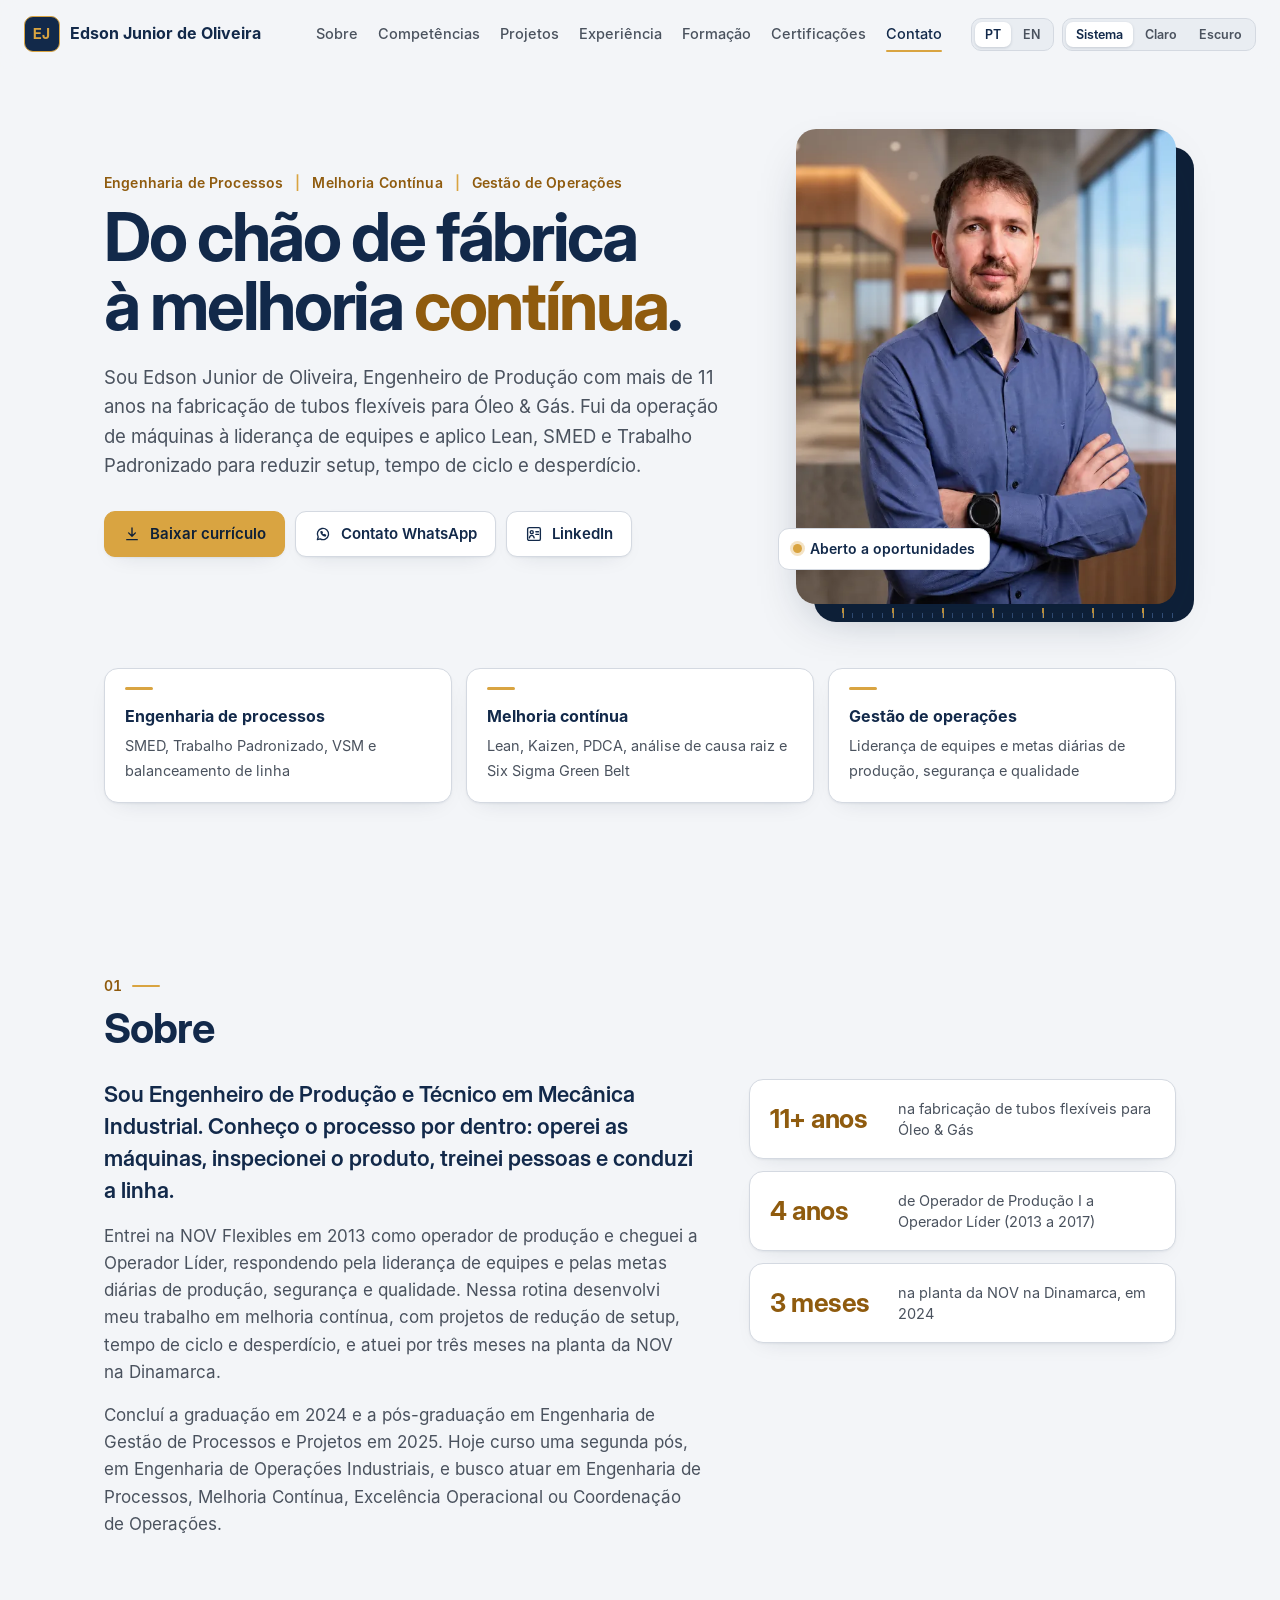
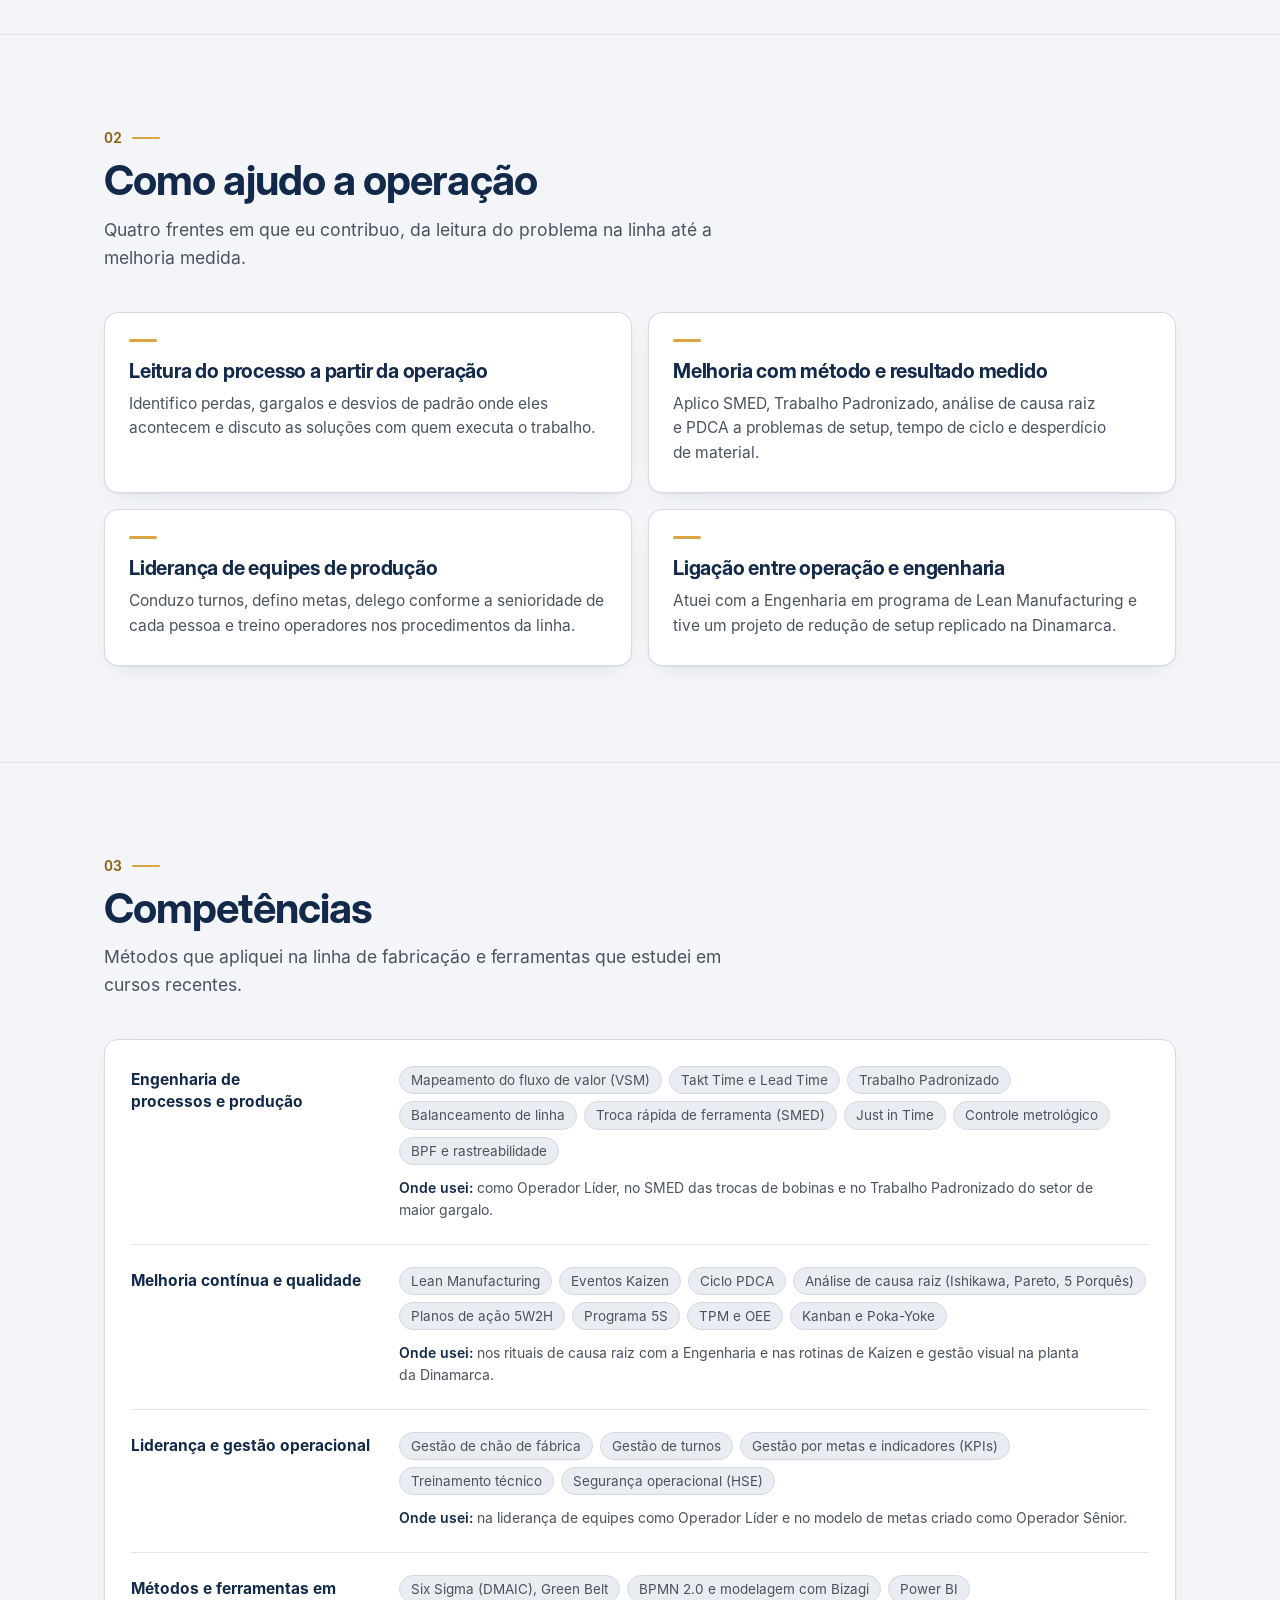
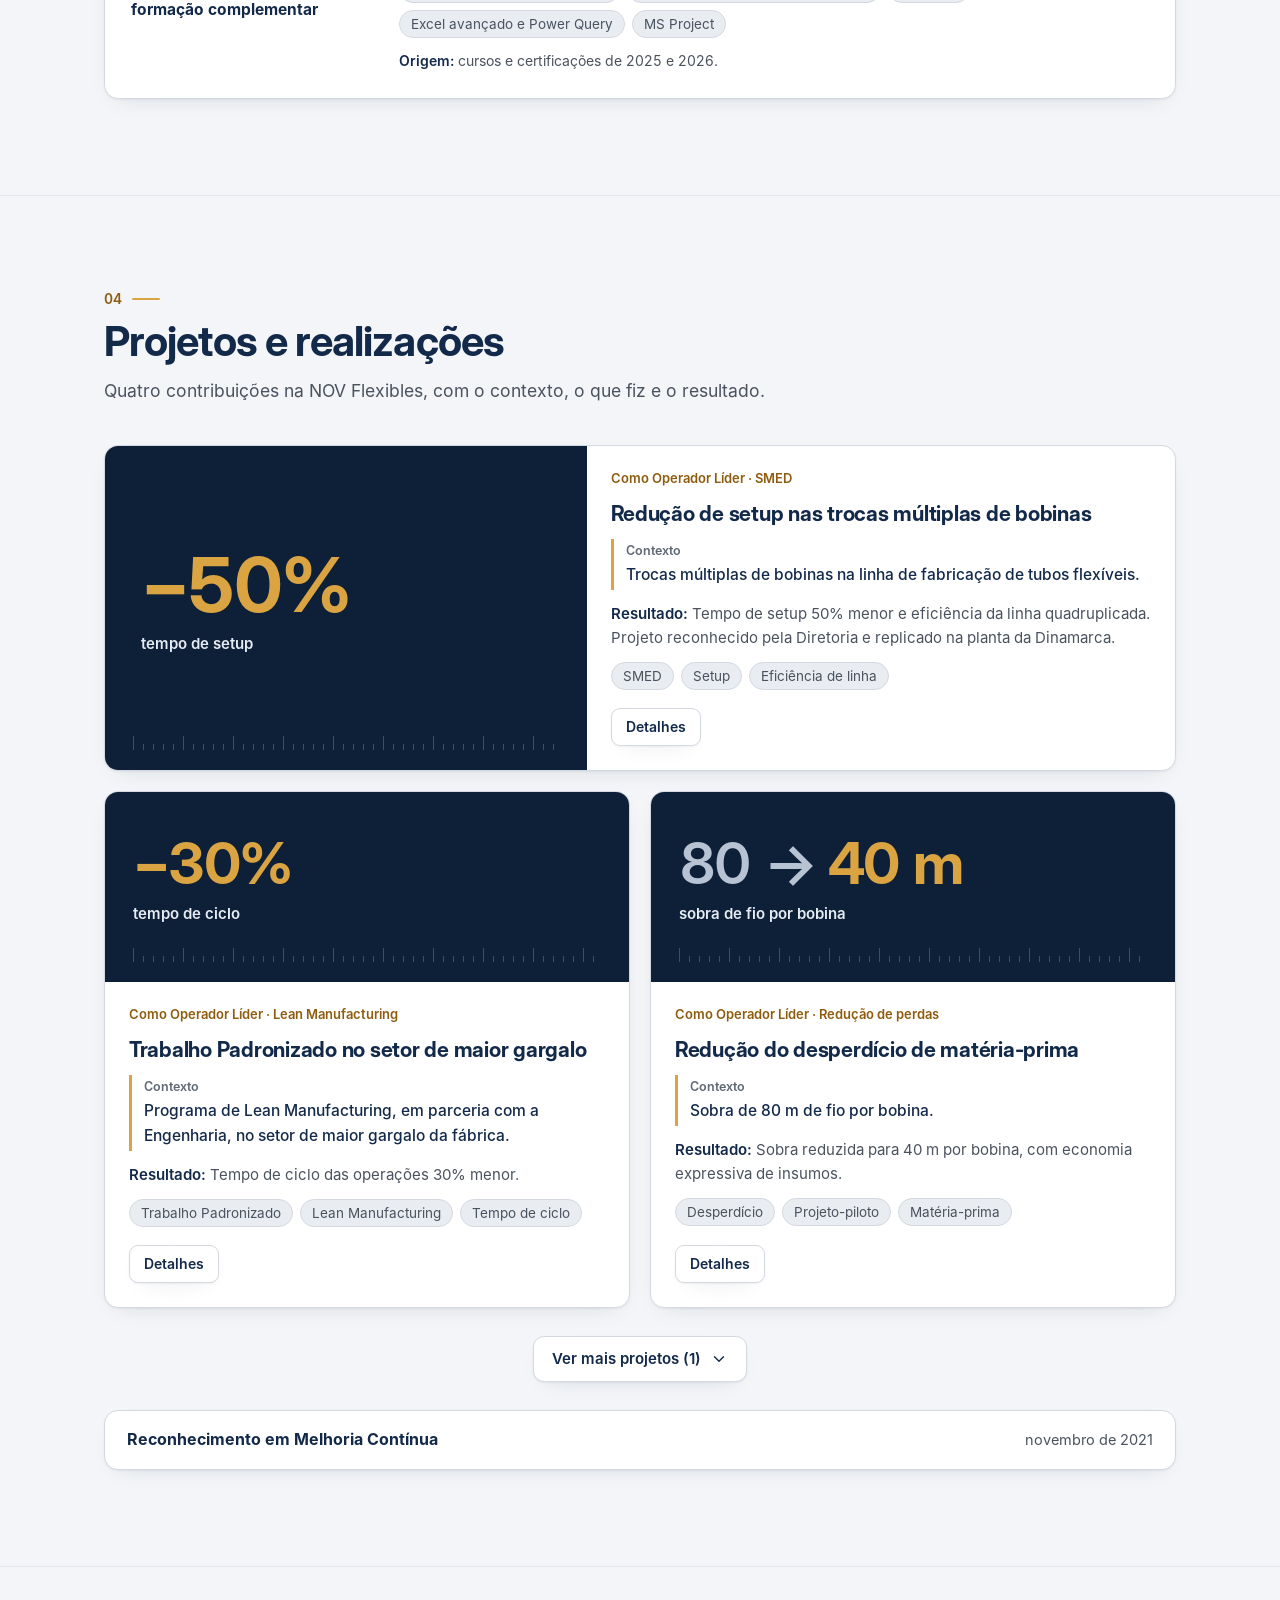
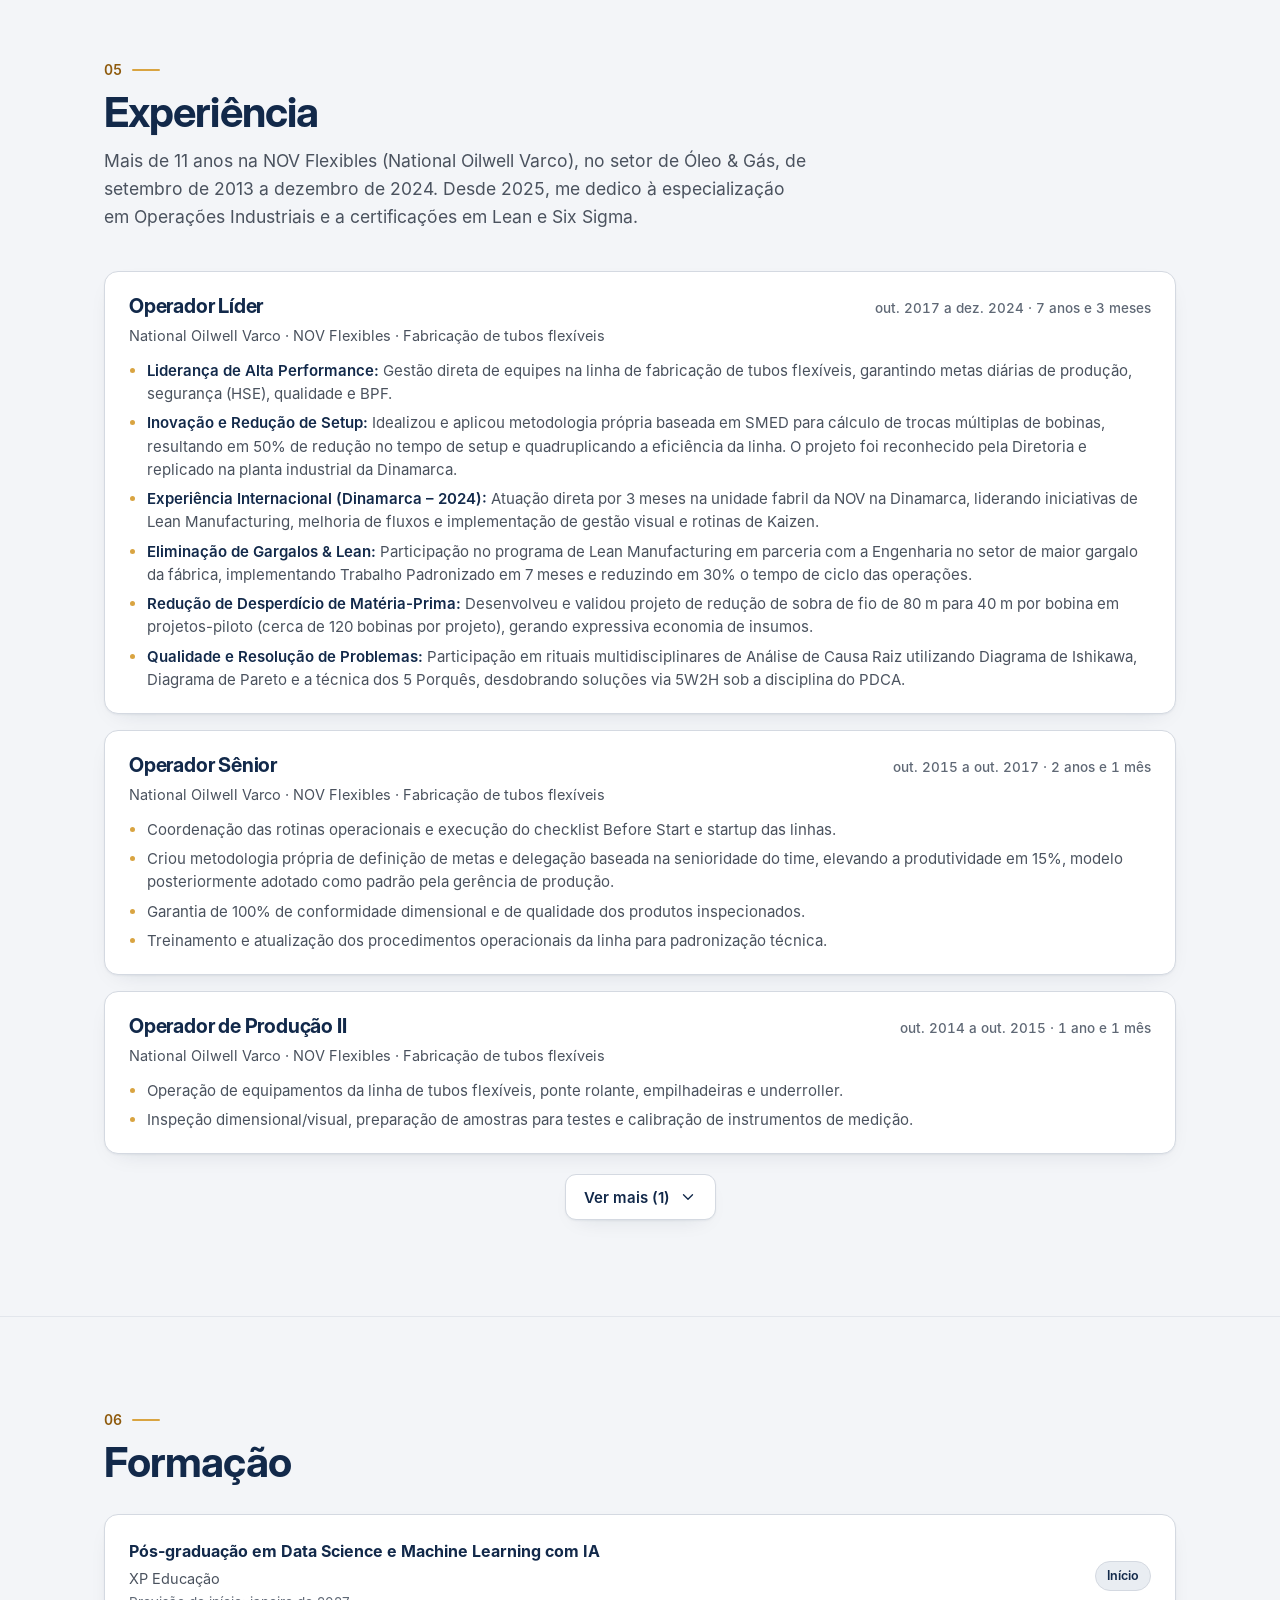
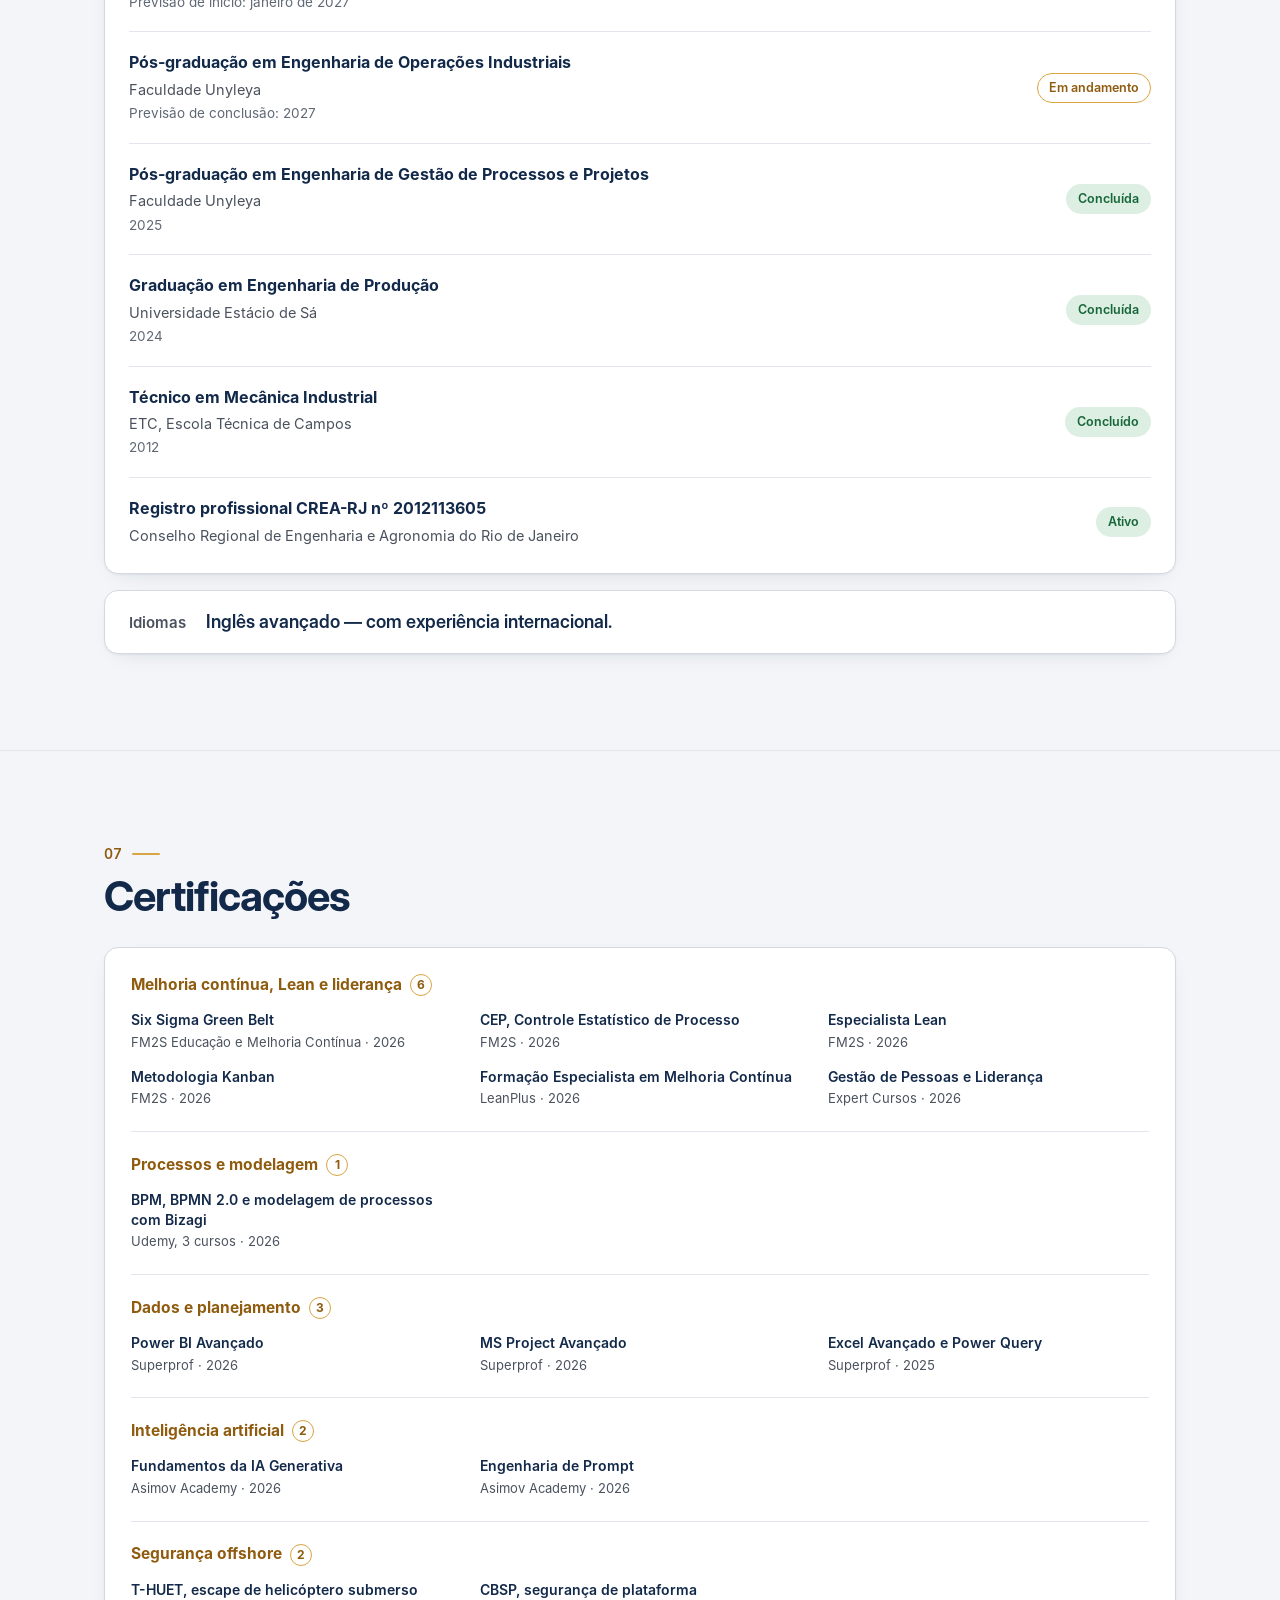
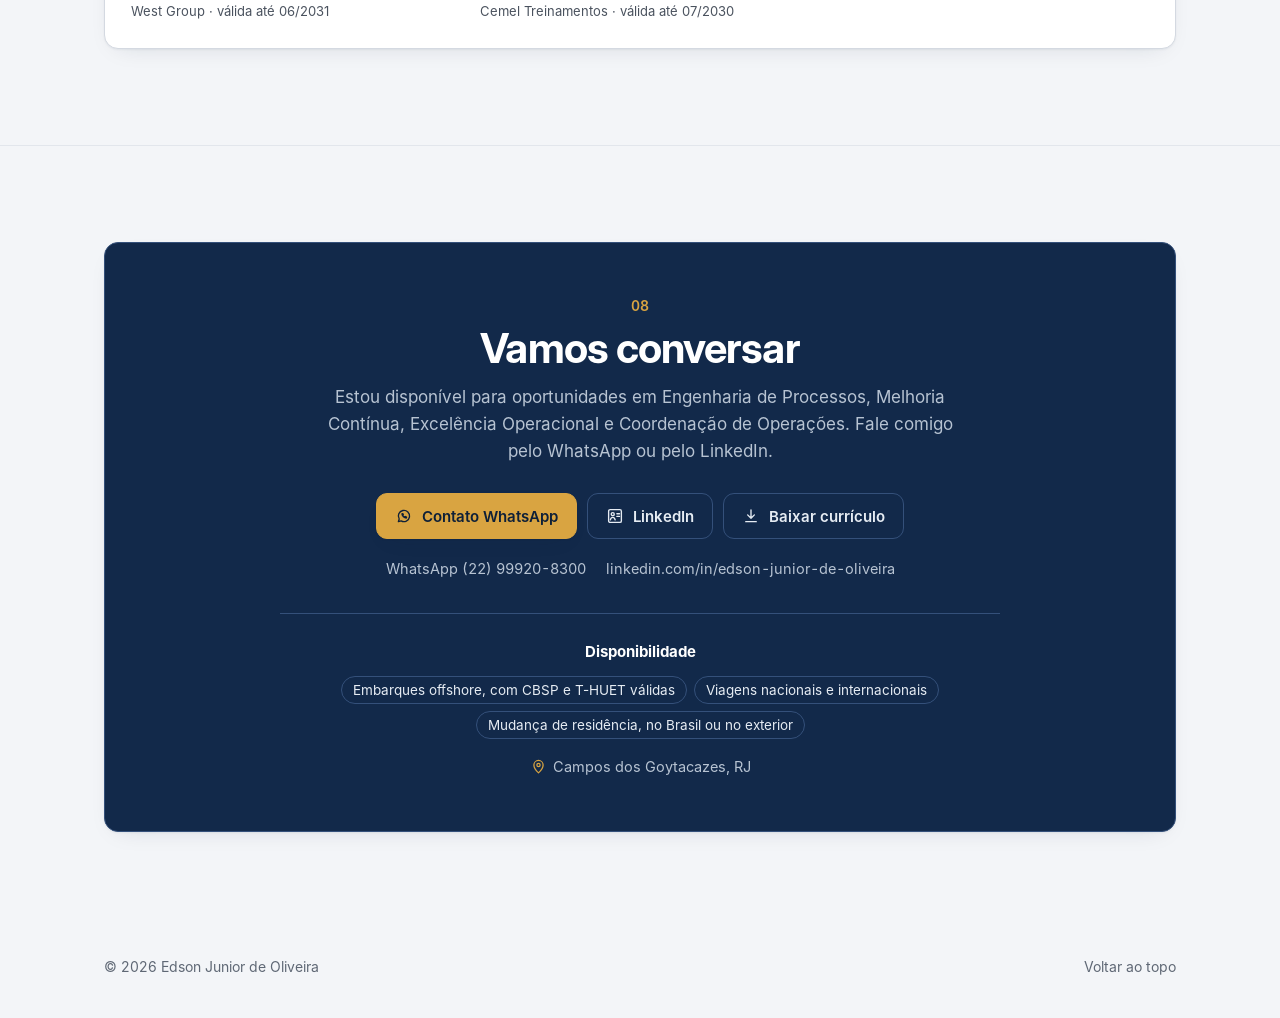
==== index.html @ aa84663c "Portfólio profissional de Edson Junior de Oliveira Site de uma página em HTML, CSS e JavaScript puro" ====
<!doctype html>
<html lang="pt-BR">
<head>
<meta charset="utf-8">
<meta name="viewport" content="width=device-width, initial-scale=1, viewport-fit=cover">
<title>Edson Junior de Oliveira | Engenharia de Processos e Melhoria Contínua</title>
<meta name="description" content="Engenheiro de Produção com mais de 11 anos na fabricação de tubos flexíveis para Óleo &amp; Gás. Engenharia de Processos, Melhoria Contínua e Gestão de Operações.">
<meta name="author" content="Edson Junior de Oliveira">
<meta name="theme-color" content="#F3F5F8" media="(prefers-color-scheme: light)">
<meta name="theme-color" content="#0B1A2E" media="(prefers-color-scheme: dark)">
<link rel="icon" href="favicon.svg" type="image/svg+xml">

<!-- Prévia ao compartilhar o link (LinkedIn, WhatsApp). Depois de publicar,
     troque "assets/img/og-image.jpg" pelo endereço completo, ex.: https://seu-site.vercel.app/assets/img/og-image.jpg -->
<meta property="og:type" content="profile">
<meta property="og:locale" content="pt_BR">
<meta property="og:title" content="Edson Junior de Oliveira | Engenharia de Processos e Melhoria Contínua">
<meta property="og:description" content="Mais de 11 anos na fabricação de tubos flexíveis para Óleo &amp; Gás, da operação à liderança de equipes. Portfólio profissional.">
<meta property="og:image" content="assets/img/og-image.jpg">
<meta property="og:image:width" content="1200">
<meta property="og:image:height" content="630">
<meta name="twitter:card" content="summary_large_image">

<link rel="preload" href="assets/fonts/InterDisplay-Bold.woff" as="font" type="font/woff" crossorigin>
<link rel="preload" href="assets/fonts/Inter-Regular.woff" as="font" type="font/woff" crossorigin>
<link rel="stylesheet" href="assets/css/styles.css">
<script>
  /* aplica o tema e o idioma salvos antes da primeira pintura, para a tela não piscar */
  try {
    var t = localStorage.getItem('portfolio-theme');
    if (t === 'light' || t === 'dark') document.documentElement.setAttribute('data-theme', t);
    if (localStorage.getItem('portfolio-lang') === 'en') document.documentElement.lang = 'en';
  } catch (e) {}
</script>
<script src="assets/js/content.js" defer></script>
<script src="assets/js/main.js" defer></script>
</head>
<body>
<div id="app">
  <noscript>
    <main class="noscript wrap">
      <h1>Edson Junior de Oliveira</h1>
      <p>Engenharia de Processos | Melhoria Contínua | Gestão de Operações</p>
      <p>Engenheiro de Produção com mais de 11 anos na fabricação de tubos flexíveis para Óleo &amp; Gás.</p>
      <p><a href="https://wa.me/5522999208300">WhatsApp: (22) 99920-8300</a> · <a href="https://www.linkedin.com/in/edson-junior-de-oliveira/">LinkedIn</a> · <a href="assets/docs/Curriculo_Edson_Junior_de_Oliveira.pdf">Baixar currículo</a></p>
    </main>
  </noscript>
</div>
</body>
</html>
---- assets/css/styles.css ----
/* Portfólio — Edson Junior de Oliveira
   Cores do portfólio: azul-marinho, grafite e branco, com dourado como destaque.
   Tema claro e escuro; "Sistema" segue o aparelho. */

@font-face { font-family: "Inter"; font-weight: 400; font-style: normal; font-display: swap; src: url("../fonts/Inter-Regular.woff") format("woff"); }
@font-face { font-family: "Inter"; font-weight: 500; font-style: normal; font-display: swap; src: url("../fonts/Inter-Medium.woff") format("woff"); }
@font-face { font-family: "Inter"; font-weight: 600; font-style: normal; font-display: swap; src: url("../fonts/Inter-SemiBold.woff") format("woff"); }
@font-face { font-family: "Inter"; font-weight: 700; font-style: normal; font-display: swap; src: url("../fonts/Inter-Bold.woff") format("woff"); }
@font-face { font-family: "Inter Display"; font-weight: 600; font-style: normal; font-display: swap; src: url("../fonts/InterDisplay-SemiBold.woff") format("woff"); }
@font-face { font-family: "Inter Display"; font-weight: 700; font-style: normal; font-display: swap; src: url("../fonts/InterDisplay-Bold.woff") format("woff"); }

/* ---------- cores: tema claro ---------- */
:root {
  --bg: #F3F5F8;
  --surface: #FFFFFF;
  --surface-2: #E9EDF2;
  --ink: #12294A;          /* títulos (azul-marinho) */
  --text: #262B33;         /* texto (grafite) */
  --ink-2: #4A525E;
  --muted: #5F6875;
  --line: #D4D9E1;
  --line-2: #E2E6EC;
  --accent: #D9A441;       /* dourado: botões principais */
  --accent-strong: #E8B957;
  --accent-ink: #0E2038;
  --accent-text: #8F5B0E;  /* dourado escuro para texto sobre claro */
  --ok: #17663A;           /* verde: concluído e ativo */
  --ok-bg: #DCEFE2;
  --navy: #0E2038;         /* blocos em azul-marinho */
  --navy-2: #12294A;
  --navy-line: #34507A;
  --on-navy: #E6ECF3;
  --on-navy-2: #B7C3D2;
  --shadow: 0 1px 2px rgba(14, 32, 56, .05), 0 8px 24px -14px rgba(14, 32, 56, .18);
  --shadow-lg: 0 22px 50px -22px rgba(14, 32, 56, .45);
  --sans: "Inter", "Helvetica Neue", Arial, sans-serif;
  --display: "Inter Display", "Inter", "Helvetica Neue", Arial, sans-serif;
  --r: 14px;
  --wrap: 1120px;
  color-scheme: light;
}

/* ---------- cores: tema escuro ---------- */
@media (prefers-color-scheme: dark) {
  :root:not([data-theme="light"]) {
    --bg: #0B1A2E; --surface: #11253F; --surface-2: #17304F; --ink: #F1F4F8; --text: #E6ECF3; --ink-2: #B7C3D2; --muted: #9AA8BA;
    --line: #26405F; --line-2: #1D3552; --accent-text: #E2B65C; --navy: #081426; --navy-2: #0E2038; --navy-line: #2E4A70;
    --ok: #7EDBA4; --ok-bg: #143A28;
    --shadow: none; --shadow-lg: 0 22px 50px -22px rgba(0, 0, 0, .7);
    color-scheme: dark;
  }
}
:root[data-theme="dark"] {
  --bg: #0B1A2E; --surface: #11253F; --surface-2: #17304F; --ink: #F1F4F8; --text: #E6ECF3; --ink-2: #B7C3D2; --muted: #9AA8BA;
  --line: #26405F; --line-2: #1D3552; --accent-text: #E2B65C; --navy: #081426; --navy-2: #0E2038; --navy-line: #2E4A70;
  --ok: #7EDBA4; --ok-bg: #143A28;
  --shadow: none; --shadow-lg: 0 22px 50px -22px rgba(0, 0, 0, .7);
  color-scheme: dark;
}

/* ---------- base ---------- */
*, *::before, *::after { box-sizing: border-box; }
html { scroll-behavior: smooth; scroll-padding-top: 84px; -webkit-text-size-adjust: 100%; }
body {
  margin: 0; background: var(--bg); color: var(--text); font: 400 16px/1.6 var(--sans);
  -webkit-font-smoothing: antialiased; text-rendering: optimizeLegibility; overflow-x: hidden;
}
body.modal-open { overflow: hidden; }
::selection { background: var(--accent); color: var(--accent-ink); }
a { color: inherit; text-decoration: none; }
h1, h2, h3, h4 { margin: 0; text-wrap: balance; color: var(--ink); }
p { margin: 0; text-wrap: pretty; }
img { max-width: 100%; height: auto; display: block; }
ul, ol { margin: 0; padding: 0; list-style: none; }
svg { width: 18px; height: 18px; flex: 0 0 auto; fill: none; stroke: currentColor; stroke-width: 1.8; stroke-linecap: round; stroke-linejoin: round; }
:focus-visible { outline: 3px solid var(--accent); outline-offset: 3px; border-radius: 6px; }
.wrap { width: 100%; max-width: var(--wrap); margin: 0 auto; padding-left: max(24px, env(safe-area-inset-left, 0px)); padding-right: max(24px, env(safe-area-inset-right, 0px)); }
.skip { position: absolute; left: -9999px; top: 8px; z-index: 100; background: var(--accent); color: var(--accent-ink); padding: 10px 16px; border-radius: 8px; font-weight: 600; }
.skip:focus { left: 8px; }
.noscript { padding: 48px 24px; }

/* ---------- cabeçalho ---------- */
.header {
  position: sticky; top: 0; z-index: 50;
  background: color-mix(in srgb, var(--bg) 88%, transparent);
  backdrop-filter: blur(12px); -webkit-backdrop-filter: blur(12px);
  border-bottom: 1px solid transparent; transition: border-color .2s;
}
.header.scrolled { border-bottom-color: var(--line); }
.header .wrap { max-width: 1280px; }
.header-in { display: flex; align-items: center; gap: 20px; height: 68px; }
.brand { display: flex; align-items: center; gap: 10px; font-weight: 700; font-size: 16px; color: var(--ink); white-space: nowrap; }
.brand-mark {
  width: 36px; height: 36px; border-radius: 9px; display: grid; place-items: center;
  background: var(--navy-2); color: var(--accent); border: 1.5px solid var(--accent);
  font: 700 14px/1 var(--display); letter-spacing: .02em;
}
.nav { display: flex; gap: 2px; margin-left: auto; }
.nav a { position: relative; white-space: nowrap; padding: 7px 9px; border-radius: 8px; font-size: 14.5px; font-weight: 500; color: var(--ink-2); transition: color .15s, background-color .15s; }
.nav a:hover { color: var(--ink); background: var(--surface-2); }
.nav a.active { color: var(--ink); }
.nav a.active::after { content: ""; position: absolute; left: 9px; right: 9px; bottom: 1px; height: 2px; border-radius: 2px; background: var(--accent); }
.controls { display: flex; gap: 8px; align-items: center; }
.seg { display: inline-flex; background: var(--surface-2); border: 1px solid var(--line); border-radius: 10px; padding: 3px; gap: 2px; }
.seg button { border: 0; background: none; padding: 5px 10px; border-radius: 7px; cursor: pointer; font: 600 12.5px var(--sans); color: var(--ink-2); }
.seg button[aria-pressed="true"] { background: var(--surface); color: var(--ink); box-shadow: 0 1px 3px rgba(14, 32, 56, .16); }
.seg button:hover:not([aria-pressed="true"]) { color: var(--ink); }

/* ---------- botões ---------- */
.btn {
  display: inline-flex; align-items: center; justify-content: center; gap: 9px; min-height: 46px; padding: 0 18px;
  border-radius: 11px; font: 600 15px/1 var(--sans); border: 1px solid var(--line); background: var(--surface); color: var(--ink);
  cursor: pointer; white-space: nowrap; box-shadow: var(--shadow);
  transition: transform .15s, background-color .15s, border-color .15s, color .15s;
}
.btn:hover { border-color: var(--ink-2); transform: translateY(-1px); }
.btn:active { transform: translateY(0); }
.btn.primary { background: var(--accent); border-color: var(--accent); color: var(--accent-ink); }
.btn.primary:hover { background: var(--accent-strong); border-color: var(--accent-strong); }
.btn.small { min-height: 38px; padding: 0 14px; font-size: 14px; border-radius: 9px; }
.icon-btn { width: 48px; height: 48px; padding: 0; }
.icon-btn svg { width: 20px; height: 20px; }

/* ---------- seções ---------- */
.section { padding: 96px 0; }
.section + .section { border-top: 1px solid var(--line-2); }
.eyebrow { display: flex; align-items: center; gap: 10px; margin: 0 0 12px; font: 600 14px/1 var(--sans); color: var(--accent-text); font-variant-numeric: tabular-nums; }
.eyebrow:not(.kicker)::after { content: ""; width: 28px; height: 2px; border-radius: 2px; background: var(--accent); }
.h2 { font: 700 clamp(1.9rem, 3.6vw, 2.6rem)/1.12 var(--display); letter-spacing: -.022em; margin: 0 0 12px; }
.lead { color: var(--ink-2); font-size: 17.5px; max-width: 64ch; margin: 0 0 40px; }
.card { background: var(--surface); border: 1px solid var(--line); border-radius: var(--r); box-shadow: var(--shadow); }

/* entrada suave das seções abaixo da tela */
.reveal.pre { opacity: 0; transform: translateY(16px); }
.reveal.pre.in { opacity: 1; transform: none; transition: opacity .55s ease, transform .55s ease; }

/* ---------- abertura ---------- */
.hero { padding: 60px 0 80px; }
.hero-grid { display: grid; grid-template-columns: minmax(0, 1.25fr) minmax(0, .75fr); gap: 56px; align-items: center; }
.kicker { flex-wrap: wrap; gap: 6px 12px; font-size: 14px; letter-spacing: .01em; }
.kicker .kg { white-space: nowrap; }
.kicker .ksep { color: var(--accent); }
.hero h1 { font: 700 clamp(2.5rem, 5.6vw, 4.2rem)/1.03 var(--display); letter-spacing: -.035em; margin: 6px 0 22px; }
.hero h1 em { font-style: normal; color: var(--accent-text); }
.hero-intro { font-size: 18.5px; color: var(--ink-2); max-width: 56ch; margin: 0 0 30px; }
.hero-actions { display: flex; flex-wrap: wrap; gap: 10px; }

.photo { position: relative; max-width: 380px; width: 100%; justify-self: end; }
.photo::before {
  content: ""; position: absolute; inset: 18px -18px -18px 18px; border-radius: 22px; background: var(--navy);
  /* régua graduada: o elemento de assinatura, herdado do PDF */
  background-image:
    repeating-linear-gradient(to right, var(--navy-line) 0 1px, transparent 1px 10px),
    repeating-linear-gradient(to right, var(--accent) 0 1.5px, transparent 1.5px 50px);
  background-size: calc(100% - 40px) 5px, calc(100% - 40px) 10px;
  background-position: 28px calc(100% - 4px), 28px calc(100% - 4px);
  background-repeat: no-repeat;
}
.photo img { position: relative; border-radius: 20px; aspect-ratio: 4 / 5; object-fit: cover; object-position: 50% 28%; width: 100%; box-shadow: var(--shadow-lg); }
.photo-tag {
  position: absolute; left: -18px; bottom: 34px; display: flex; align-items: center; gap: 8px;
  background: var(--surface); color: var(--ink); border: 1px solid var(--line); border-radius: 11px;
  padding: 9px 14px; box-shadow: var(--shadow-lg); font-size: 14px; font-weight: 600;
}
.dot { width: 9px; height: 9px; border-radius: 50%; background: var(--accent); box-shadow: 0 0 0 3px color-mix(in srgb, var(--accent) 30%, transparent); }

.highlights { display: grid; grid-template-columns: repeat(3, minmax(0, 1fr)); gap: 14px; margin-top: 64px; }
.highlight { padding: 18px 20px; }
.highlight i { display: block; width: 28px; height: 3px; border-radius: 3px; background: var(--accent); margin-bottom: 14px; }
.highlight b { display: block; font-size: 16px; color: var(--ink); margin-bottom: 3px; }
.highlight span { color: var(--ink-2); font-size: 14.5px; line-height: 1.5; }

/* ---------- sobre ---------- */
.about-grid { display: grid; grid-template-columns: minmax(0, 1.4fr) minmax(0, 1fr); gap: 48px; align-items: start; margin-top: 28px; }
.about-text { display: grid; gap: 16px; }
.about-text p { color: var(--ink-2); font-size: 17px; }
.about-text p:first-child { color: var(--ink); font: 500 clamp(19px, 2vw, 22px)/1.45 var(--display); }
.facts { display: grid; gap: 12px; }
.fact { padding: 18px 20px; display: grid; grid-template-columns: 112px minmax(0, 1fr); gap: 16px; align-items: center; }
.fact b { font: 700 26px/1.1 var(--display); letter-spacing: -.02em; color: var(--accent-text); }
.fact span { color: var(--ink-2); font-size: 14.5px; line-height: 1.45; }

/* ---------- como ajudo ---------- */
.value-grid { display: grid; grid-template-columns: repeat(2, minmax(0, 1fr)); gap: 16px; }
.value { padding: 26px 24px; }
.value i { display: block; width: 28px; height: 3px; border-radius: 3px; background: var(--accent); }
.value h3 { font: 700 20px/1.3 var(--display); letter-spacing: -.01em; margin: 16px 0 8px; }
.value p { color: var(--ink-2); font-size: 15.5px; }

/* ---------- competências ---------- */
.skills { padding: 4px 26px; }
.skill-row { display: grid; grid-template-columns: 240px minmax(0, 1fr); gap: 10px 28px; align-items: start; padding: 22px 0; border-bottom: 1px solid var(--line-2); }
.skill-row:last-child { border-bottom: 0; }
.skill-row h3 { font-size: 15.5px; line-height: 1.4; padding-top: 3px; }
.chips { display: flex; flex-wrap: wrap; gap: 7px; }
.chip { font-size: 13.5px; line-height: 1.35; padding: 4px 11px; border-radius: 999px; background: var(--surface-2); border: 1px solid var(--line); color: var(--ink-2); }
.skill-note { margin-top: 12px; font-size: 14px; color: var(--ink-2); }
.skill-note b { color: var(--ink); font-weight: 600; }

/* ---------- projetos ---------- */
.projects { display: grid; grid-template-columns: repeat(2, minmax(0, 1fr)); gap: 20px; }
.project { display: flex; flex-direction: column; overflow: hidden; transition: transform .2s, box-shadow .2s; }
.project:hover { transform: translateY(-3px); box-shadow: var(--shadow-lg); }
.project.featured { grid-column: 1 / -1; display: grid; grid-template-columns: minmax(0, .9fr) minmax(0, 1.1fr); }
.project-media {
  position: relative; background: var(--navy); color: var(--on-navy); min-height: 190px;
  display: flex; flex-direction: column; justify-content: center; padding: 28px 28px 44px;
}
.project.featured .project-media { min-height: 100%; padding: 40px 36px 56px; }
.project-media .ruler { position: absolute; left: 28px; right: 28px; bottom: 20px; }
.ruler {
  height: 14px;
  background:
    repeating-linear-gradient(to right, var(--navy-line) 0 1px, transparent 1px 10px) left bottom / 100% 6px no-repeat,
    repeating-linear-gradient(to right, var(--navy-line) 0 1px, transparent 1px 50px) left bottom / 100% 14px no-repeat;
}
.figure { display: flex; flex-wrap: wrap; align-items: baseline; gap: 4px 12px; font: 700 clamp(44px, 5vw, 58px)/1 var(--display); letter-spacing: -.03em; color: var(--accent); font-variant-numeric: tabular-nums; }
.figure.big { font-size: clamp(52px, 6.4vw, 76px); }
.figure .fig-before { color: var(--on-navy-2); font-weight: 600; }
.figure small { flex-basis: 100%; font: 600 15px/1.3 var(--sans); letter-spacing: 0; color: var(--on-navy); margin-top: 8px; }
.project-body { padding: 22px 24px 24px; display: flex; flex-direction: column; gap: 12px; flex: 1; }
.project-cat { font-size: 13px; font-weight: 600; color: var(--accent-text); }
.project h3 { font: 700 21px/1.25 var(--display); letter-spacing: -.012em; }
.question { border-left: 3px solid var(--accent); padding: 2px 0 2px 12px; color: var(--ink); font-size: 15.5px; font-weight: 500; }
.question small { display: block; font-size: 12.5px; font-weight: 600; color: var(--muted); margin-bottom: 2px; }
.project p.desc { color: var(--ink-2); font-size: 15px; }
.project p.desc b { color: var(--ink); font-weight: 600; }
.project-foot { margin-top: auto; padding-top: 6px; display: flex; flex-wrap: wrap; gap: 8px; }
.more-projects { display: flex; justify-content: center; margin-top: 28px; }
.recognition { margin-top: 28px; padding: 16px 22px; display: flex; flex-wrap: wrap; justify-content: space-between; align-items: baseline; gap: 6px 16px; }
.recognition b { color: var(--ink); }
.recognition span { color: var(--ink-2); font-size: 14.5px; }

/* detalhes do projeto */
.modal { width: min(680px, calc(100% - 32px)); max-height: calc(100vh - 40px); overflow-y: auto; padding: 30px 30px 26px; color: var(--text); box-shadow: var(--shadow-lg); }
.modal::backdrop { background: rgba(8, 20, 38, .6); }
.modal[open] { animation: fade .18s ease; }
.modal h3 { font: 700 25px/1.2 var(--display); letter-spacing: -.015em; margin: 6px 48px 18px 0; }
.modal h4 { font-size: 15px; margin: 22px 0 6px; }
.modal p { color: var(--ink-2); }
.modal .chips { margin-top: 22px; }
.modal-figure { background: var(--navy); border-radius: 12px; padding: 22px 24px; margin-bottom: 20px; }
.modal .figure { color: var(--accent); }
.modal .figure .fig-before { color: var(--on-navy-2); }
.modal-close { position: absolute; top: 18px; right: 18px; width: 40px; height: 40px; border-radius: 10px; border: 1px solid var(--line); background: var(--surface-2); color: var(--ink); cursor: pointer; display: grid; place-items: center; }
@keyframes fade { from { opacity: 0; transform: translateY(6px); } to { opacity: 1; transform: none; } }

/* ---------- experiência ---------- */
.exp-list { display: grid; gap: 16px; }
.exp { padding: 22px 24px; }
.exp-head { display: flex; flex-wrap: wrap; justify-content: space-between; align-items: baseline; gap: 4px 16px; }
.exp-head h3 { font: 700 20px/1.2 var(--display); letter-spacing: -.01em; }
.role-sub { display: block; margin-top: 5px; font: 600 13px/1.3 var(--sans); letter-spacing: .01em; color: var(--accent-text); }
.exp-head small { color: var(--muted); font-size: 13.5px; font-weight: 500; font-variant-numeric: tabular-nums; }
.exp-meta { margin: 4px 0 12px; color: var(--ink-2); font-size: 14.5px; }
.exp ul { list-style: disc; padding-left: 18px; display: grid; gap: 6px; color: var(--ink-2); font-size: 15px; line-height: 1.55; }
.exp ul li::marker { color: var(--accent); }
.exp ul li b { color: var(--ink); font-weight: 600; }
.collapsible.always:not(.open) .extra { display: none; }
.more-btn { display: none; margin-top: 14px; }
.more-btn.always { display: flex; width: fit-content; margin: 20px auto 0; }
.more-btn svg, .more-projects-btn svg { transition: transform .2s; }
.more-btn.open svg, .more-projects-btn.open svg { transform: rotate(180deg); }

/* ---------- formação ---------- */
.degrees { padding: 6px 24px; margin-top: 28px; }
.degree { display: grid; grid-template-columns: minmax(0, 1fr) auto; gap: 2px 16px; padding: 18px 0; border-bottom: 1px solid var(--line-2); align-items: center; }
.degree:last-child { border-bottom: 0; }
.degree b { font-size: 16px; color: var(--ink); }
.degree span { color: var(--ink-2); font-size: 14.5px; grid-column: 1; }
.degree small { color: var(--muted); font-size: 13.5px; grid-column: 1; }
.status { font-style: normal; grid-row: 1 / span 3; grid-column: 2; font-size: 12.5px; font-weight: 600; padding: 4px 11px; border-radius: 999px; white-space: nowrap; border: 1px solid var(--accent); color: var(--accent-text); background: transparent; }
.status.done { border-color: transparent; background: var(--ok-bg); color: var(--ok); }
.status.upcoming { border-color: var(--line); background: var(--surface-2); color: var(--ink); }
.lang { margin-top: 16px; padding: 18px 24px; display: flex; flex-wrap: wrap; align-items: baseline; gap: 4px 20px; }
.lang h3 { font-size: 15px; color: var(--ink-2); font-weight: 600; }
.lang p { font: 600 18px/1.4 var(--display); color: var(--ink); }

/* ---------- certificações ---------- */
.certs { padding: 4px 26px; margin-top: 28px; }
.cert-group { padding: 22px 0; border-bottom: 1px solid var(--line-2); }
.cert-group:last-child { border-bottom: 0; }
.cert-group h3 { display: flex; align-items: center; gap: 8px; margin-bottom: 14px; font-size: 15.5px; line-height: 1.35; font-weight: 700; color: var(--accent-text); }
.cert-group h3 span { font-size: 12px; font-weight: 700; min-width: 22px; height: 22px; padding: 0 6px; border-radius: 999px; display: inline-grid; place-items: center; border: 1px solid var(--accent); color: var(--accent-text); }
.cert-list { display: grid; grid-template-columns: repeat(auto-fill, minmax(min(280px, 100%), 1fr)); gap: 14px 28px; }
.cert-list li { display: grid; gap: 2px; align-content: start; }
.cert-list b { font-size: 14px; line-height: 1.4; font-weight: 600; color: var(--ink); }
.cert-list span { font-size: 13px; color: var(--ink-2); }

/* ---------- contato ---------- */
.contact {
  position: relative; overflow: hidden; text-align: center; padding: 56px clamp(22px, 5vw, 56px) 48px;
  background: var(--navy-2); border-color: var(--navy-line); color: var(--on-navy);
}
.contact .eyebrow { justify-content: center; color: var(--accent); }
.contact .eyebrow::after { display: none; }
.contact .h2 { color: #FFFFFF; }
.contact-text { color: var(--on-navy-2); font-size: 17px; max-width: 58ch; margin: 0 auto 28px; }
.contact-actions { display: flex; flex-direction: column; align-items: center; gap: 14px; }
.contact-main, .contact-social { display: flex; flex-wrap: wrap; gap: 10px; justify-content: center; }
.btn.ghost { background: transparent; color: var(--on-navy); border-color: var(--navy-line); box-shadow: none; }
.btn.ghost:hover { color: #FFFFFF; border-color: var(--accent); background: rgba(217, 164, 65, .08); }
.contact-lines { margin-top: 18px; display: flex; flex-wrap: wrap; justify-content: center; gap: 4px 20px; font-size: 14.5px; color: var(--on-navy-2); font-variant-numeric: tabular-nums; }
.contact-avail { margin: 32px auto 0; padding-top: 26px; border-top: 1px solid var(--navy-line); max-width: 720px; }
.contact-avail h3 { font-size: 15px; color: #FFFFFF; margin-bottom: 12px; }
.contact-avail .chips { justify-content: center; }
.contact-avail .chip { background: transparent; border-color: var(--navy-line); color: var(--on-navy); }
.contact-loc { margin-top: 16px; display: inline-flex; align-items: center; gap: 6px; color: var(--on-navy-2); font-size: 14.5px; }
.contact-loc svg { color: var(--accent); width: 17px; height: 17px; }

.footer { padding: 28px 0 40px; color: var(--muted); font-size: 14px; }
.footer .wrap { display: flex; justify-content: space-between; gap: 12px; flex-wrap: wrap; }
.footer a:hover { color: var(--accent-text); }

/* ---------- responsivo ---------- */
/* menu sempre visível: em telas menores os links passam para uma segunda linha que desliza para o lado */
@media (max-width: 1260px) {
  html { scroll-padding-top: 128px; }
  .header-in { flex-wrap: wrap; height: auto; gap: 10px 16px; padding-top: 12px; }
  .header-in > .controls { margin-left: auto; }
  .nav {
    order: 3; flex: 1 0 100%; margin: 0 -8px; padding: 2px 8px 8px; gap: 4px;
    overflow-x: auto; scrollbar-width: none; -webkit-overflow-scrolling: touch;
    -webkit-mask-image: linear-gradient(to right, #000 calc(100% - 28px), transparent);
            mask-image: linear-gradient(to right, #000 calc(100% - 28px), transparent);
  }
  .nav::-webkit-scrollbar { display: none; }
  .nav a { flex: 0 0 auto; padding: 10px 12px; font-size: 15px; font-weight: 600; }
  .nav a.active { background: var(--surface-2); }
  .nav a.active::after { left: 12px; right: 12px; bottom: 3px; }
  .nav a:last-child { margin-right: 20px; }
}
@media (max-width: 860px) {
  .section { padding: 68px 0; }
  .hero { padding: 28px 0 56px; }
  .hero-grid, .about-grid { grid-template-columns: minmax(0, 1fr); gap: 40px; }
  .photo { justify-self: start; max-width: 260px; order: -1; margin: 0 0 18px; }
  .photo-tag { left: auto; right: -14px; bottom: 26px; }
  .highlights { grid-template-columns: minmax(0, 1fr); margin-top: 44px; }
  .value-grid, .projects { grid-template-columns: minmax(0, 1fr); }
  .project.featured { grid-template-columns: minmax(0, 1fr); }
  .project.featured .project-media { min-height: 190px; padding: 28px 28px 48px; }
  .skill-row { grid-template-columns: minmax(0, 1fr); }
}
@media (max-width: 700px) {
  .more-btn.mobile-only { display: flex; width: 100%; }
  .collapsible:not(.open) .extra { display: none; }
  .skills.collapsible:not(.open) .skill-row:nth-child(2) { border-bottom: 0; }
  .certs.collapsible:not(.open) .cert-group:nth-child(2) { border-bottom: 0; }
}
@media (max-width: 560px) {
  .kicker .ksep { display: none; }
  .kicker { flex-direction: column; align-items: flex-start; gap: 4px; }
}
@media (max-width: 520px) {
  .wrap { padding-left: max(16px, env(safe-area-inset-left, 0px)); padding-right: max(16px, env(safe-area-inset-right, 0px)); }
  .brand-name { display: none; }
  .seg button { padding: 7px 10px; font-size: 13px; }
  .hero-actions { display: grid; grid-template-columns: minmax(0, 1fr); }
  .hero-intro, .lead, .about-text p, .contact-text { font-size: 16px; }
  .contact-main { display: grid; grid-template-columns: minmax(0, 1fr); width: 100%; }
  .skills { padding: 4px 18px; }
  .degrees, .certs { padding-left: 18px; padding-right: 18px; }
  .fact { grid-template-columns: minmax(0, 1fr); gap: 4px; }
  .project-body { padding: 18px 18px 20px; }
  .modal { padding: 24px 20px; }
  .degree { grid-template-columns: minmax(0, 1fr); }
  .status { grid-row: auto; grid-column: 1; justify-self: start; margin-top: 8px; }
}
@media (max-width: 380px) {
  .header-in { gap: 10px 8px; }
  .seg button { padding: 7px 7px; font-size: 12.5px; }
}
@media (prefers-reduced-motion: reduce) {
  html { scroll-behavior: auto; }
  *, *::before, *::after { animation: none !important; transition: none !important; }
  .reveal.pre { opacity: 1; transform: none; }
}
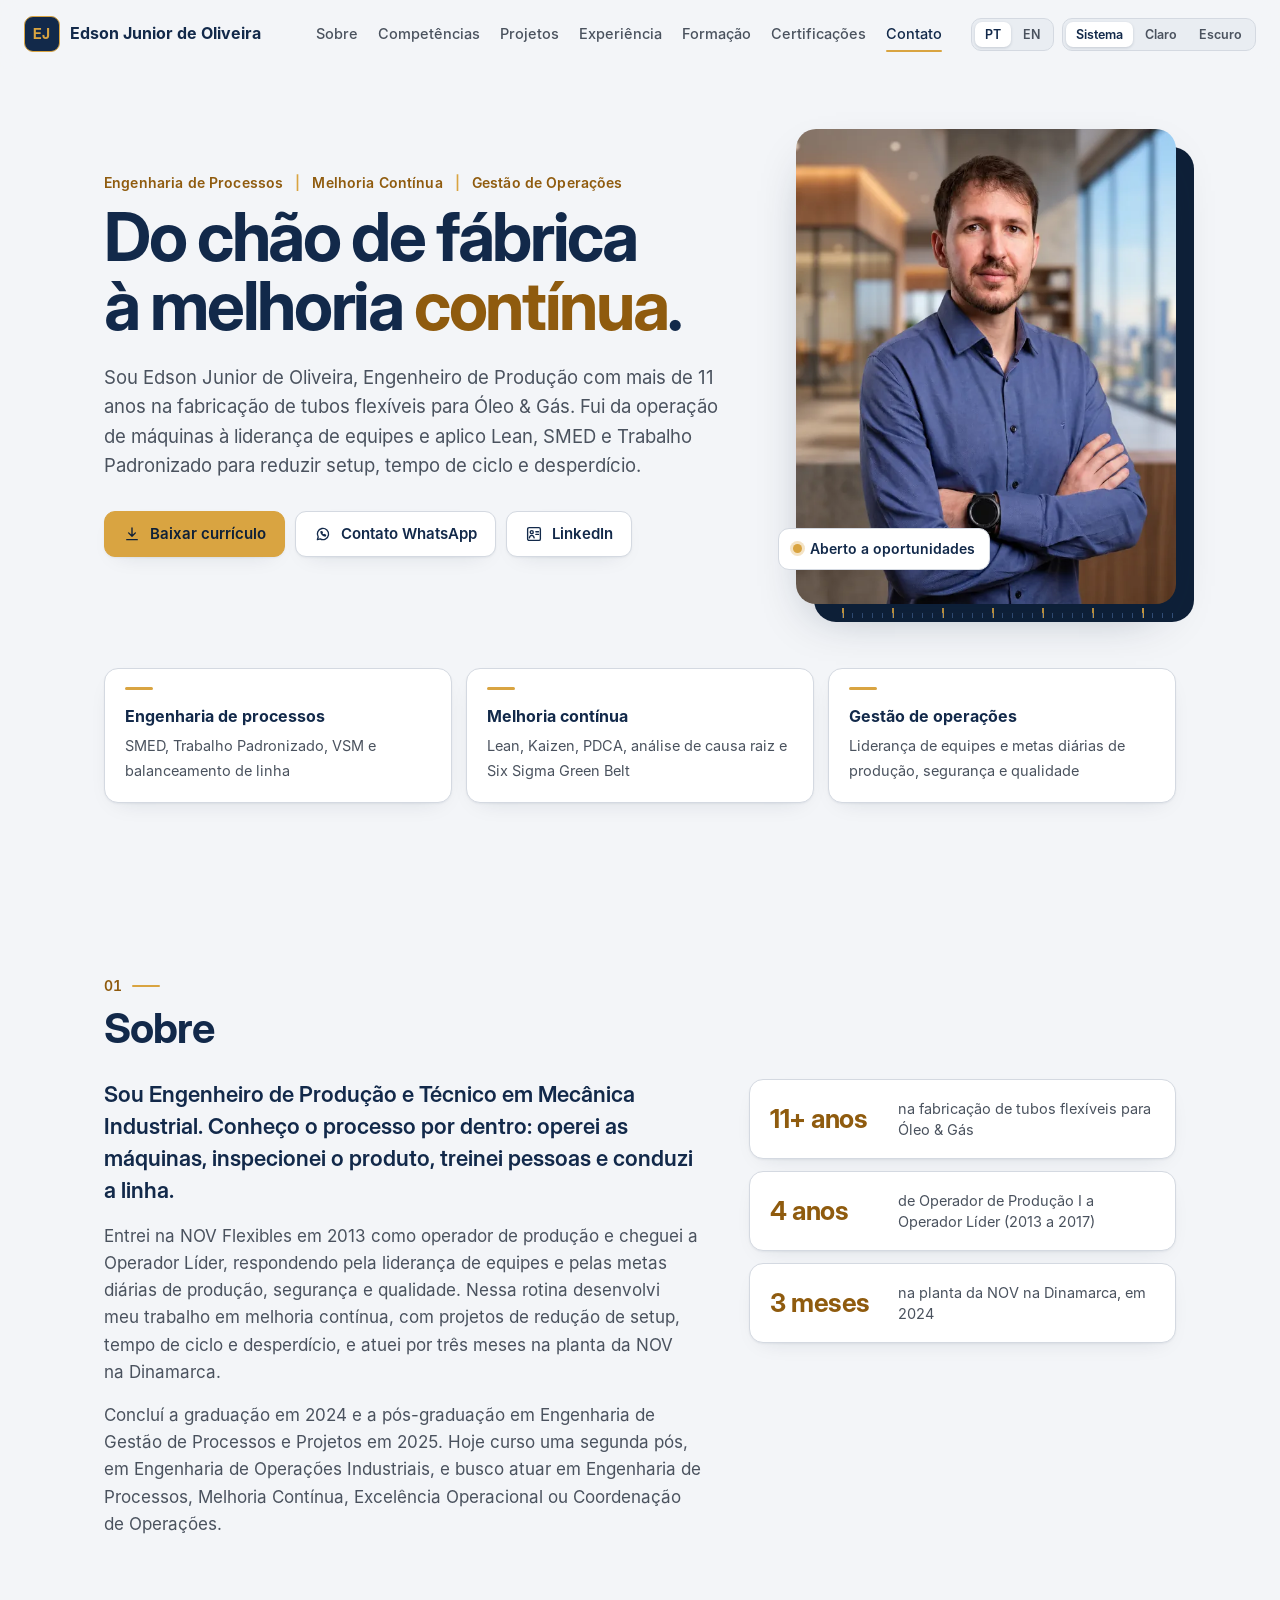
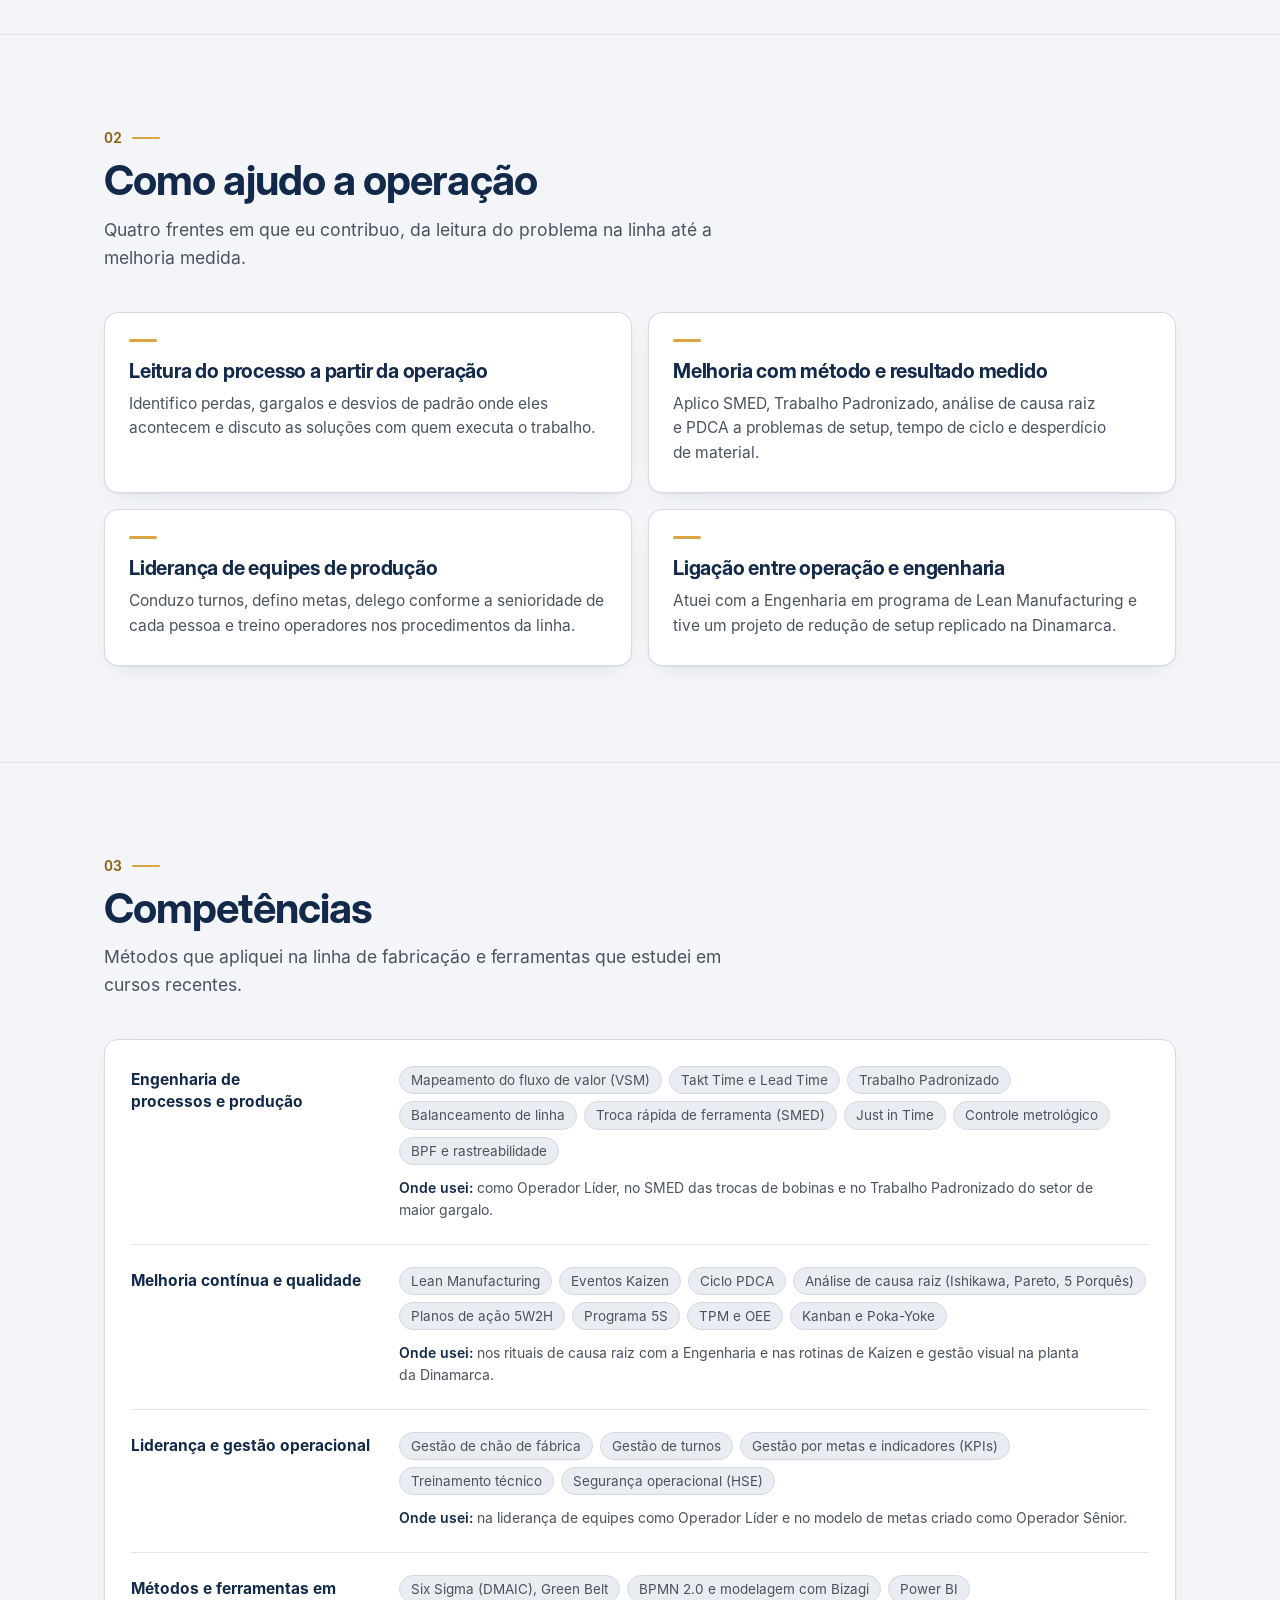
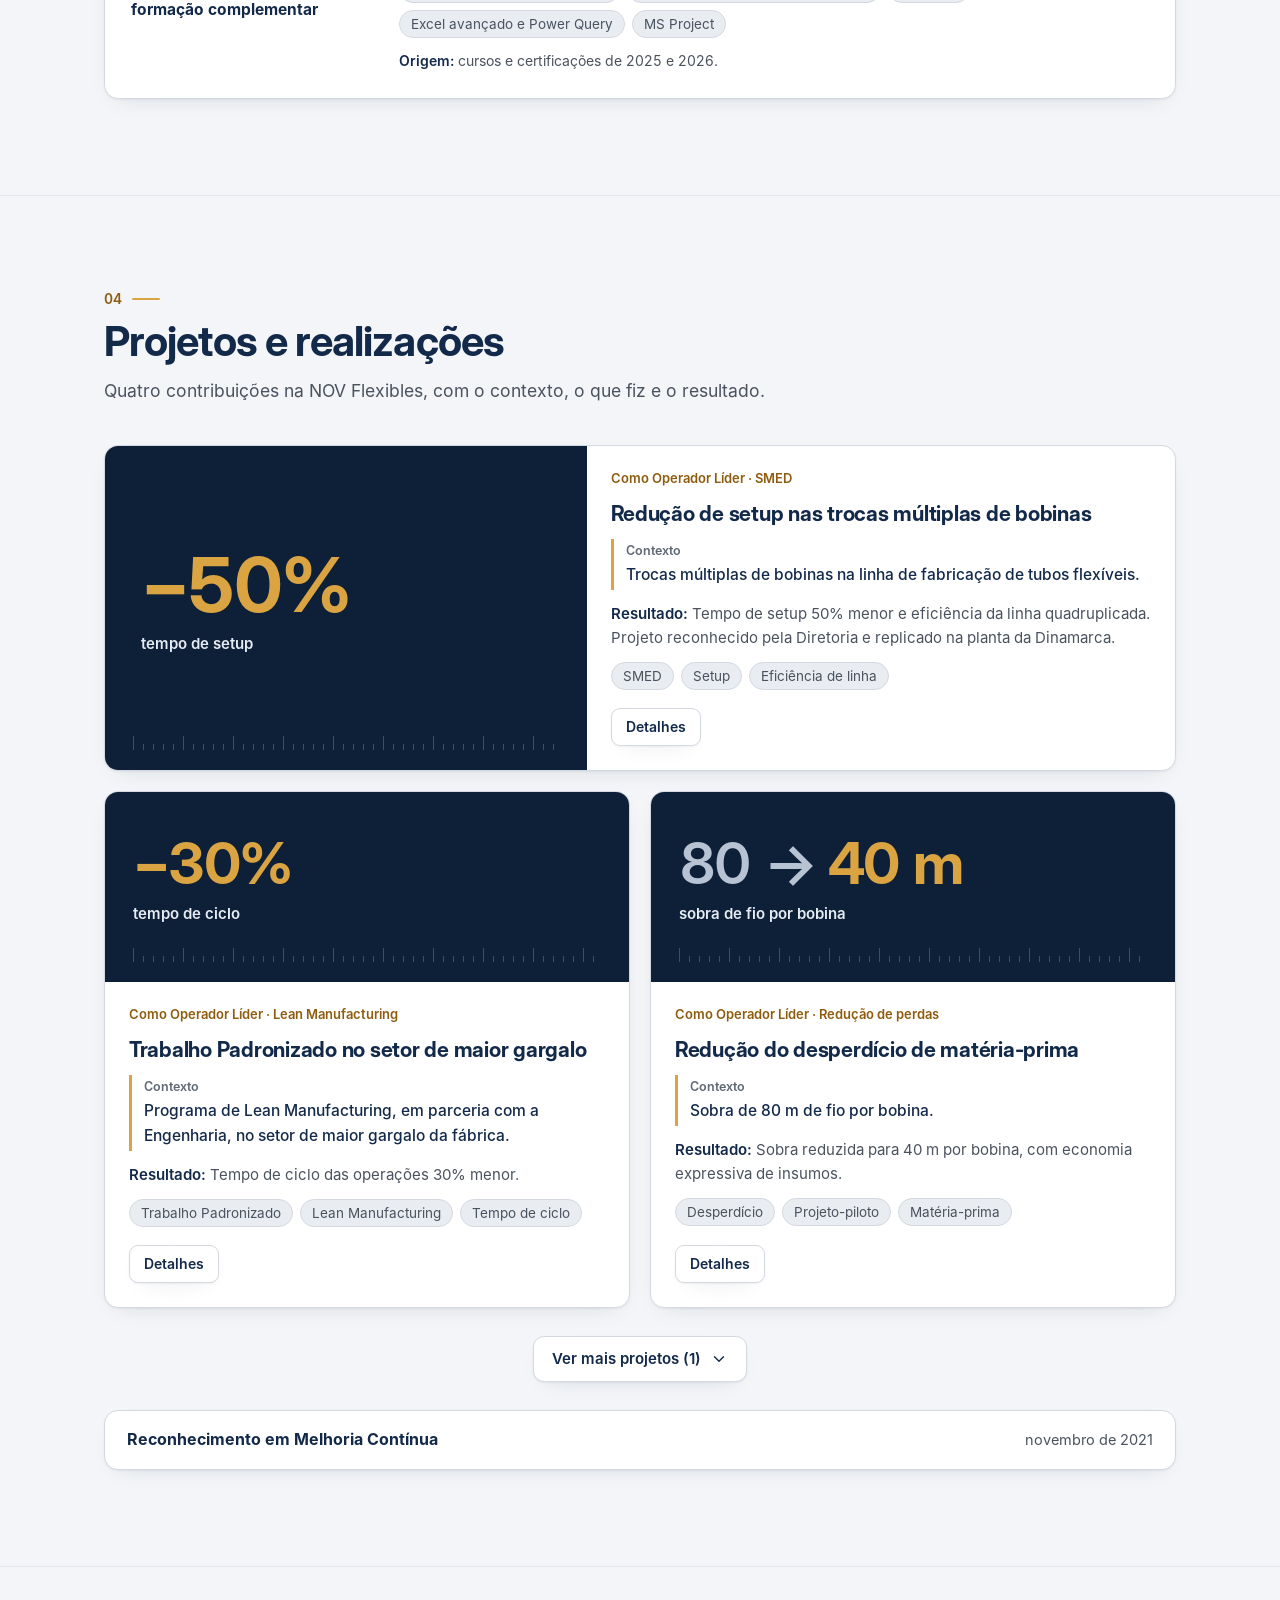
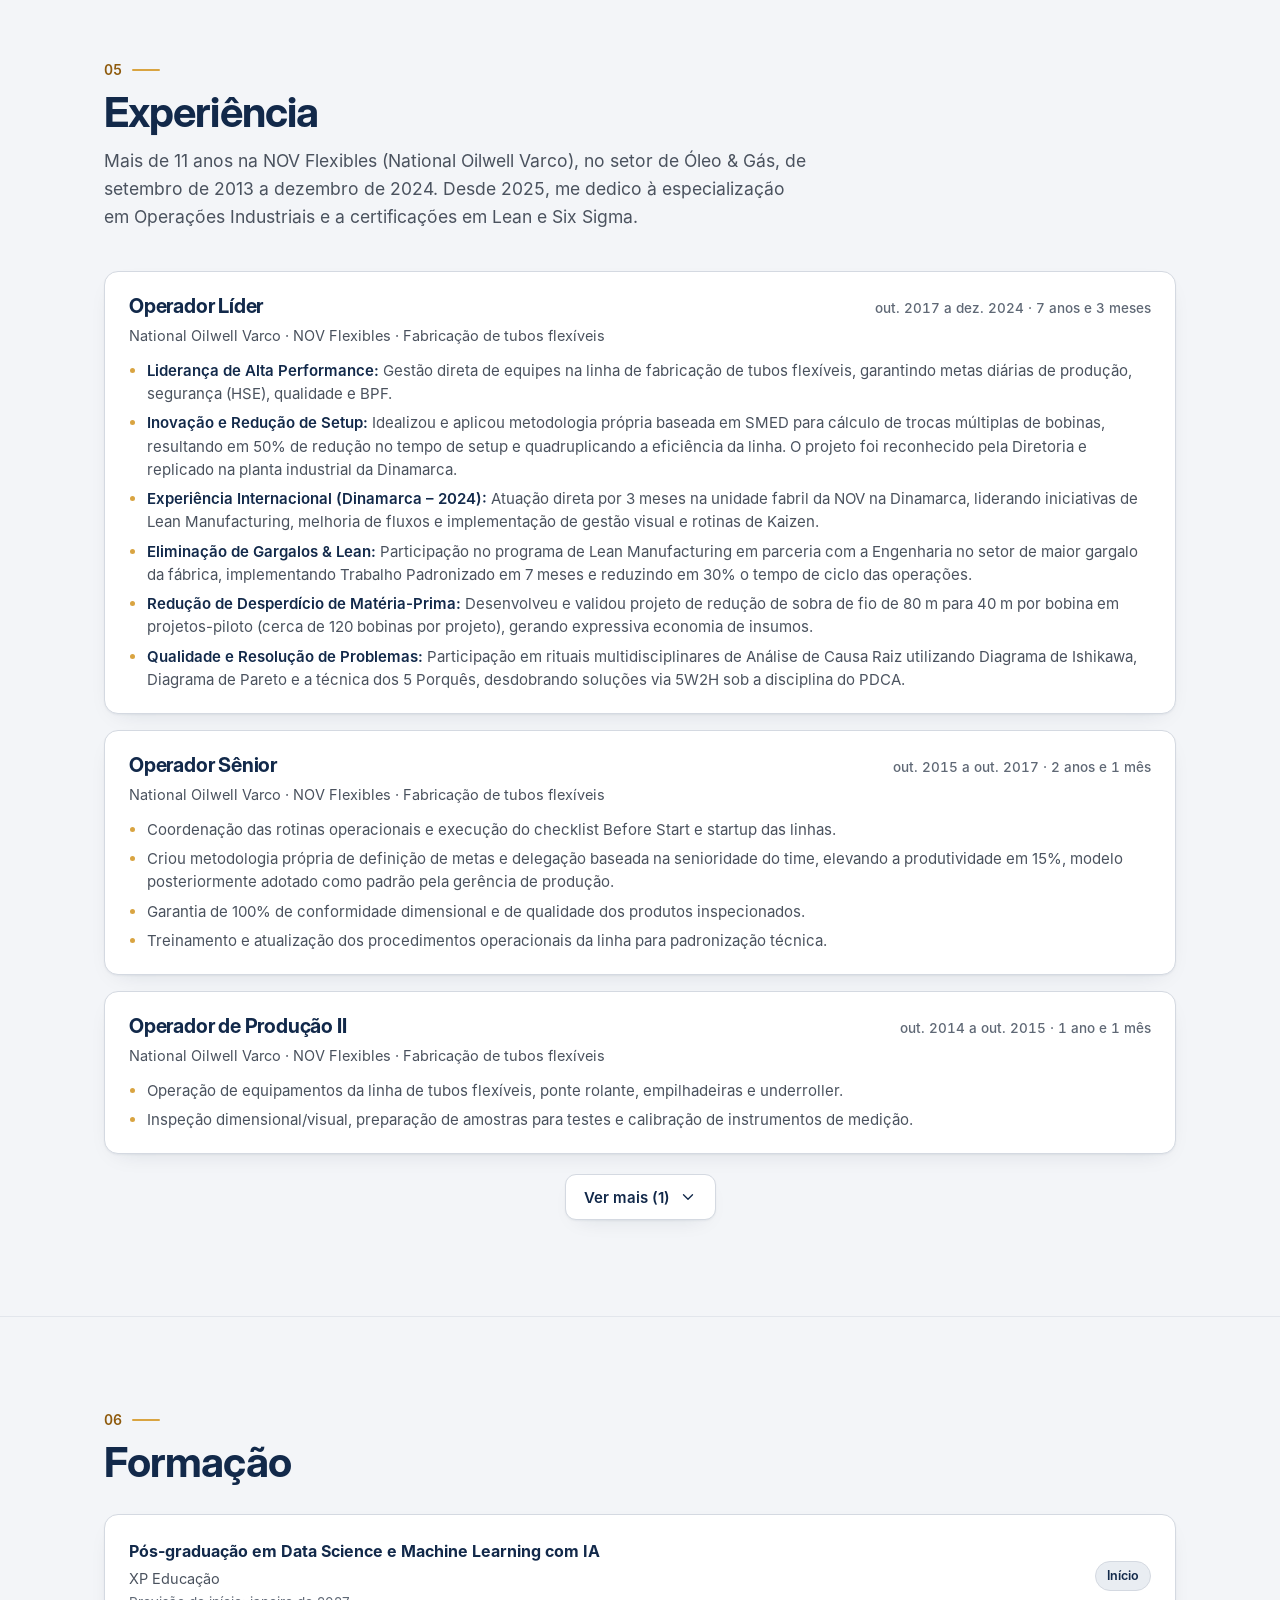
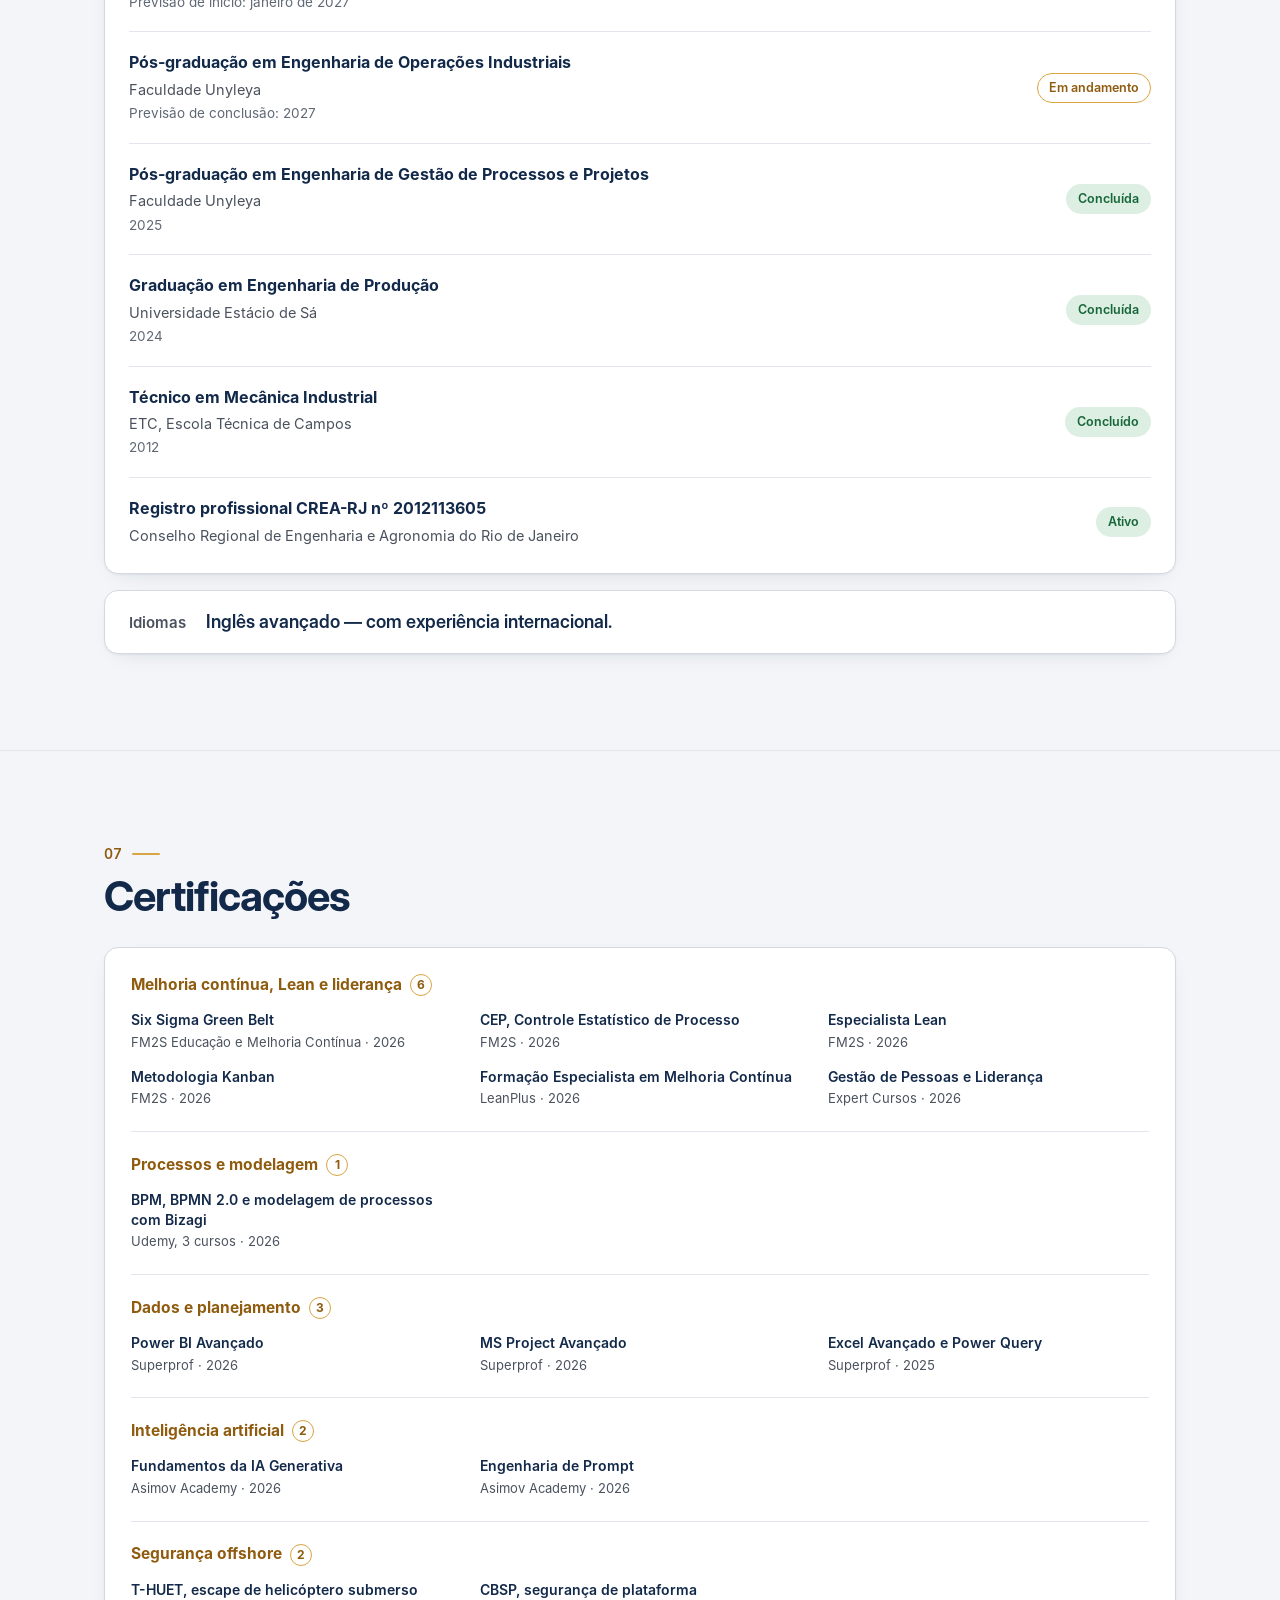
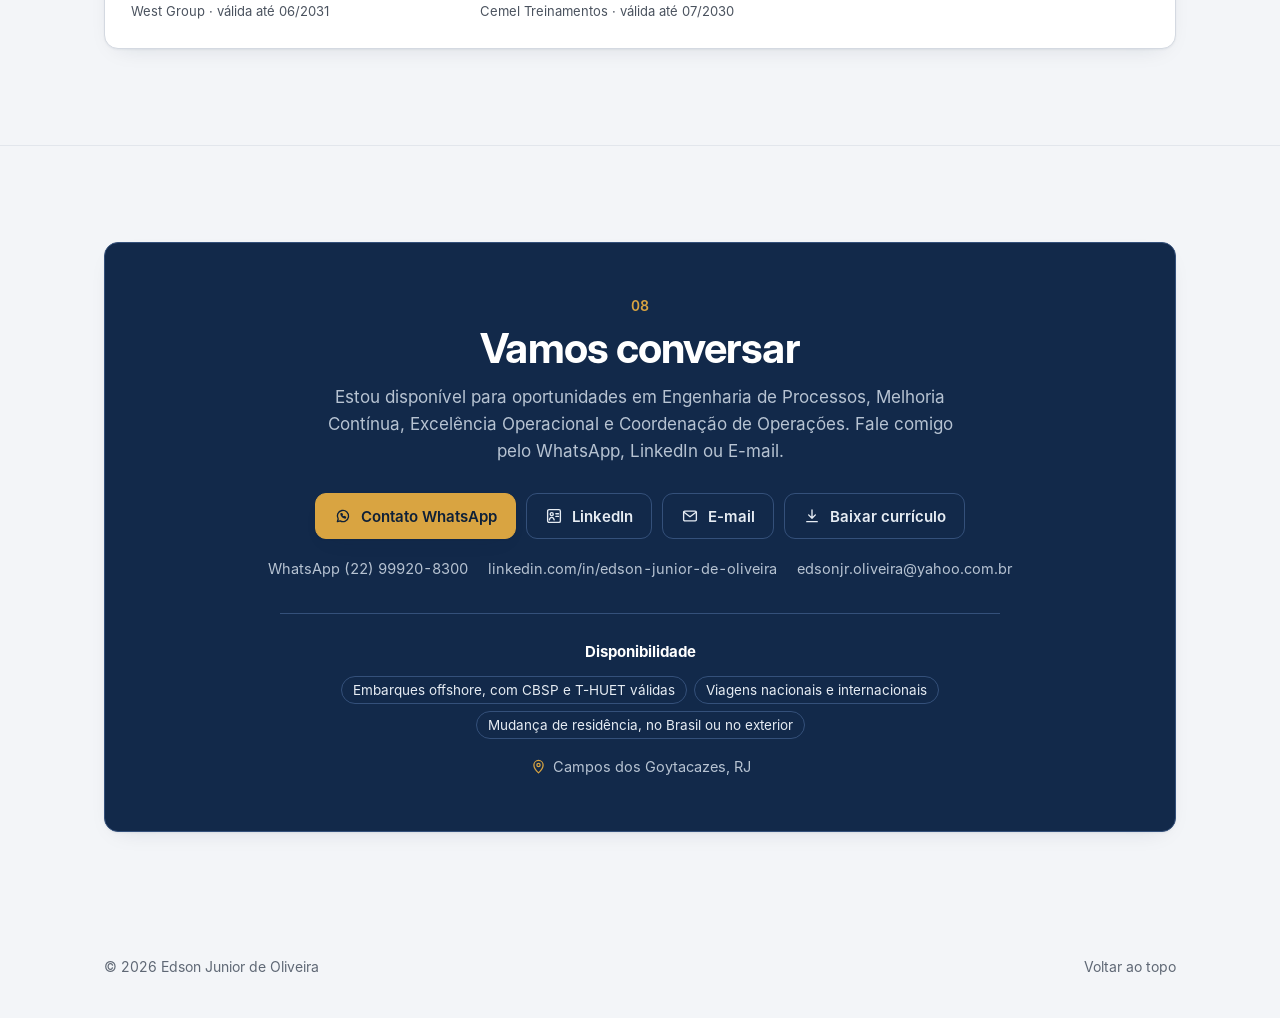
==== commit f59841f6: "Contato: botão de e-mail e frase com WhatsApp, LinkedIn ou E-mail Co-Authored-By: Claude Opus 5.5 <n" ====
--- a/index.html
+++ b/index.html
@@ -42,7 +42,7 @@
       <h1>Edson Junior de Oliveira</h1>
       <p>Engenharia de Processos | Melhoria Contínua | Gestão de Operações</p>
       <p>Engenheiro de Produção com mais de 11 anos na fabricação de tubos flexíveis para Óleo &amp; Gás.</p>
-      <p><a href="https://wa.me/5522999208300">WhatsApp: (22) 99920-8300</a> · <a href="https://www.linkedin.com/in/edson-junior-de-oliveira/">LinkedIn</a> · <a href="assets/docs/Curriculo_Edson_Junior_de_Oliveira.pdf">Baixar currículo</a></p>
+      <p><a href="https://wa.me/5522999208300">WhatsApp: (22) 99920-8300</a> · <a href="https://www.linkedin.com/in/edson-junior-de-oliveira/">LinkedIn</a> · <a href="mailto:edsonjr.oliveira@yahoo.com.br">E-mail: edsonjr.oliveira@yahoo.com.br</a> · <a href="assets/docs/Curriculo_Edson_Junior_de_Oliveira.pdf">Baixar currículo</a></p>
     </main>
   </noscript>
 </div>
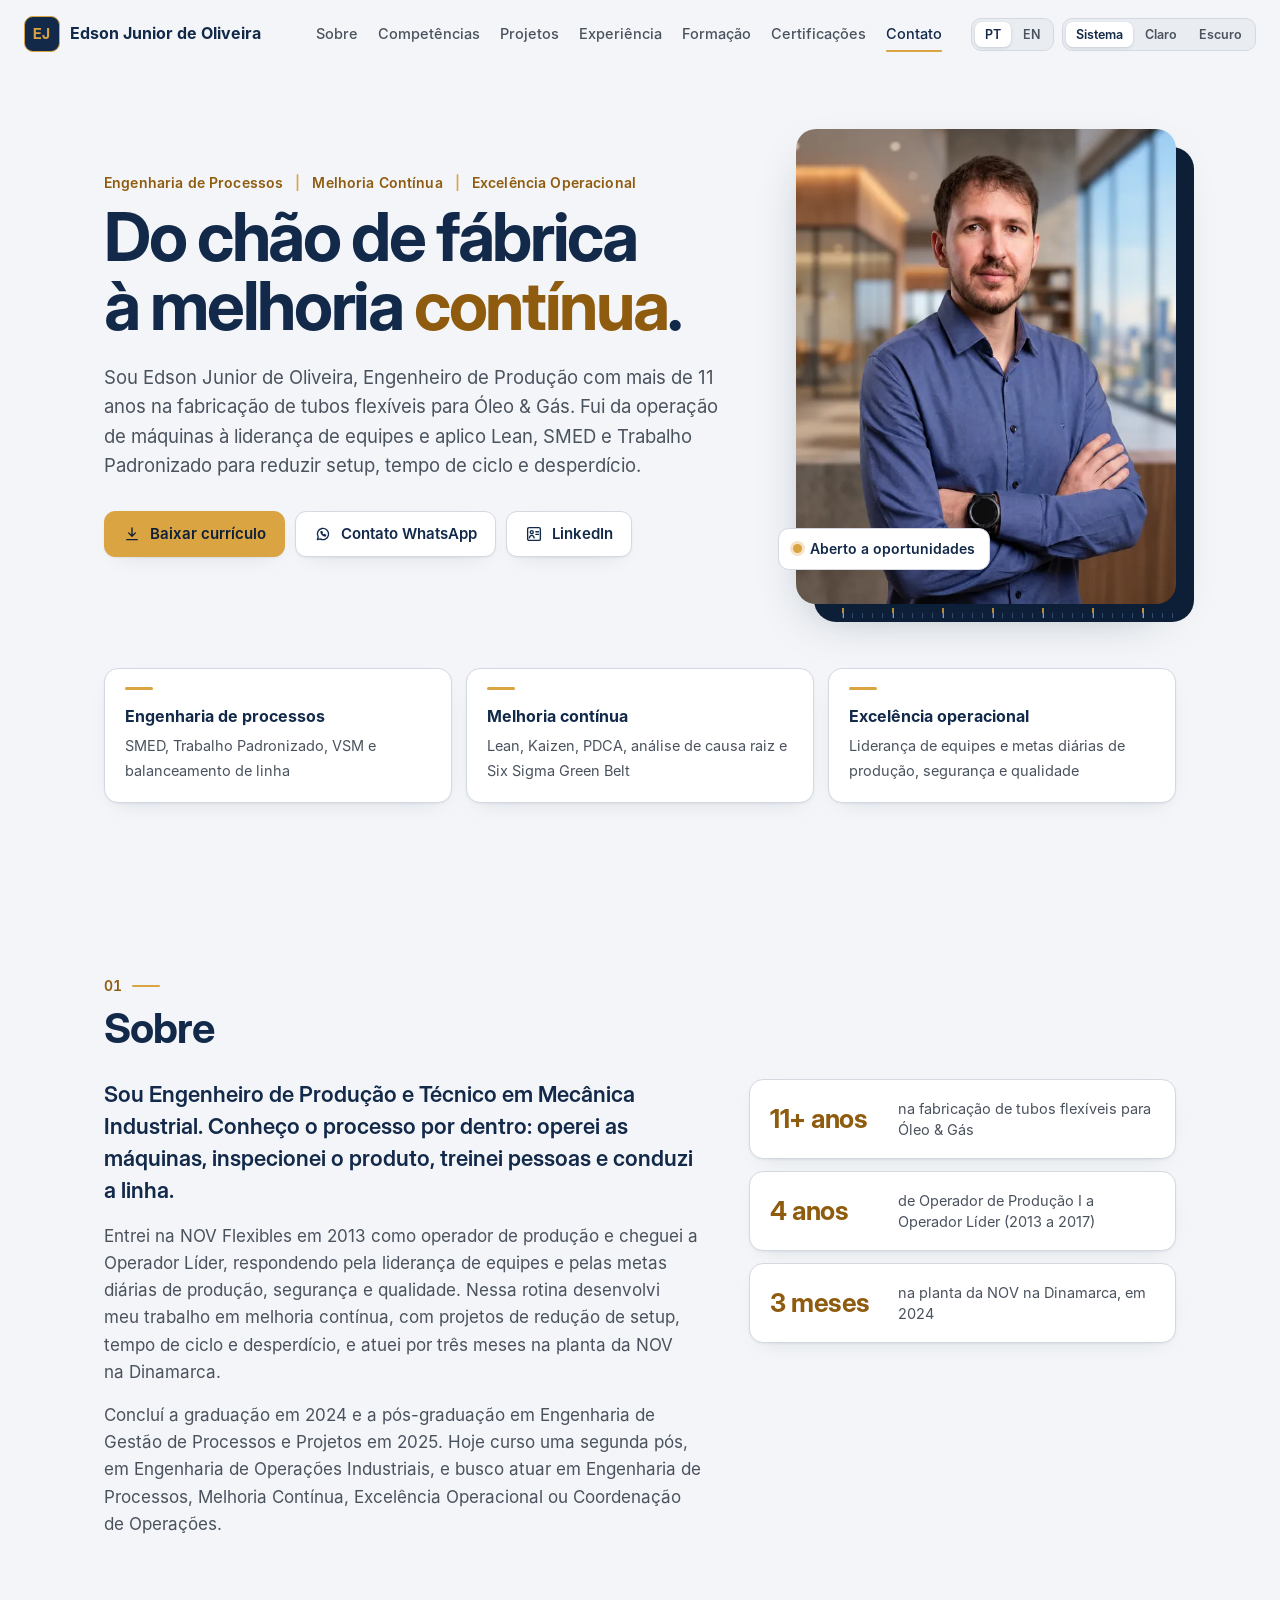
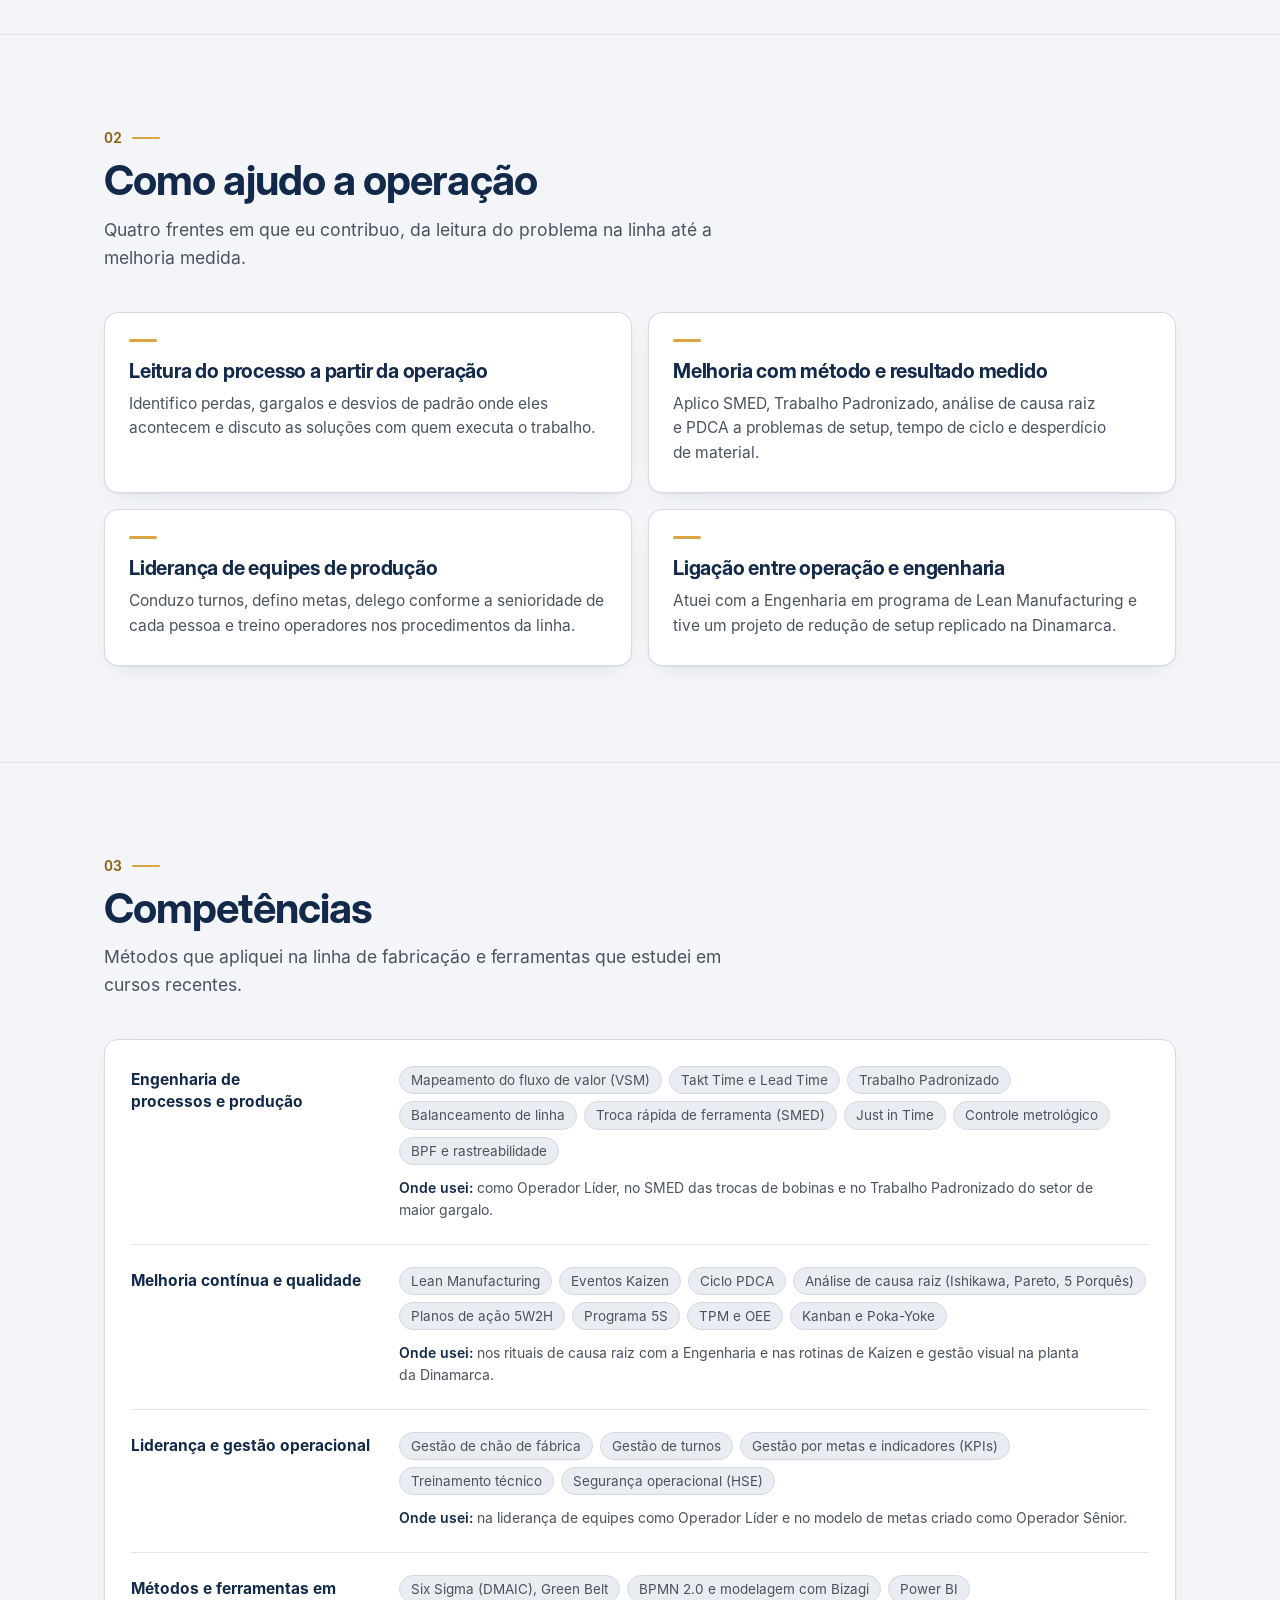
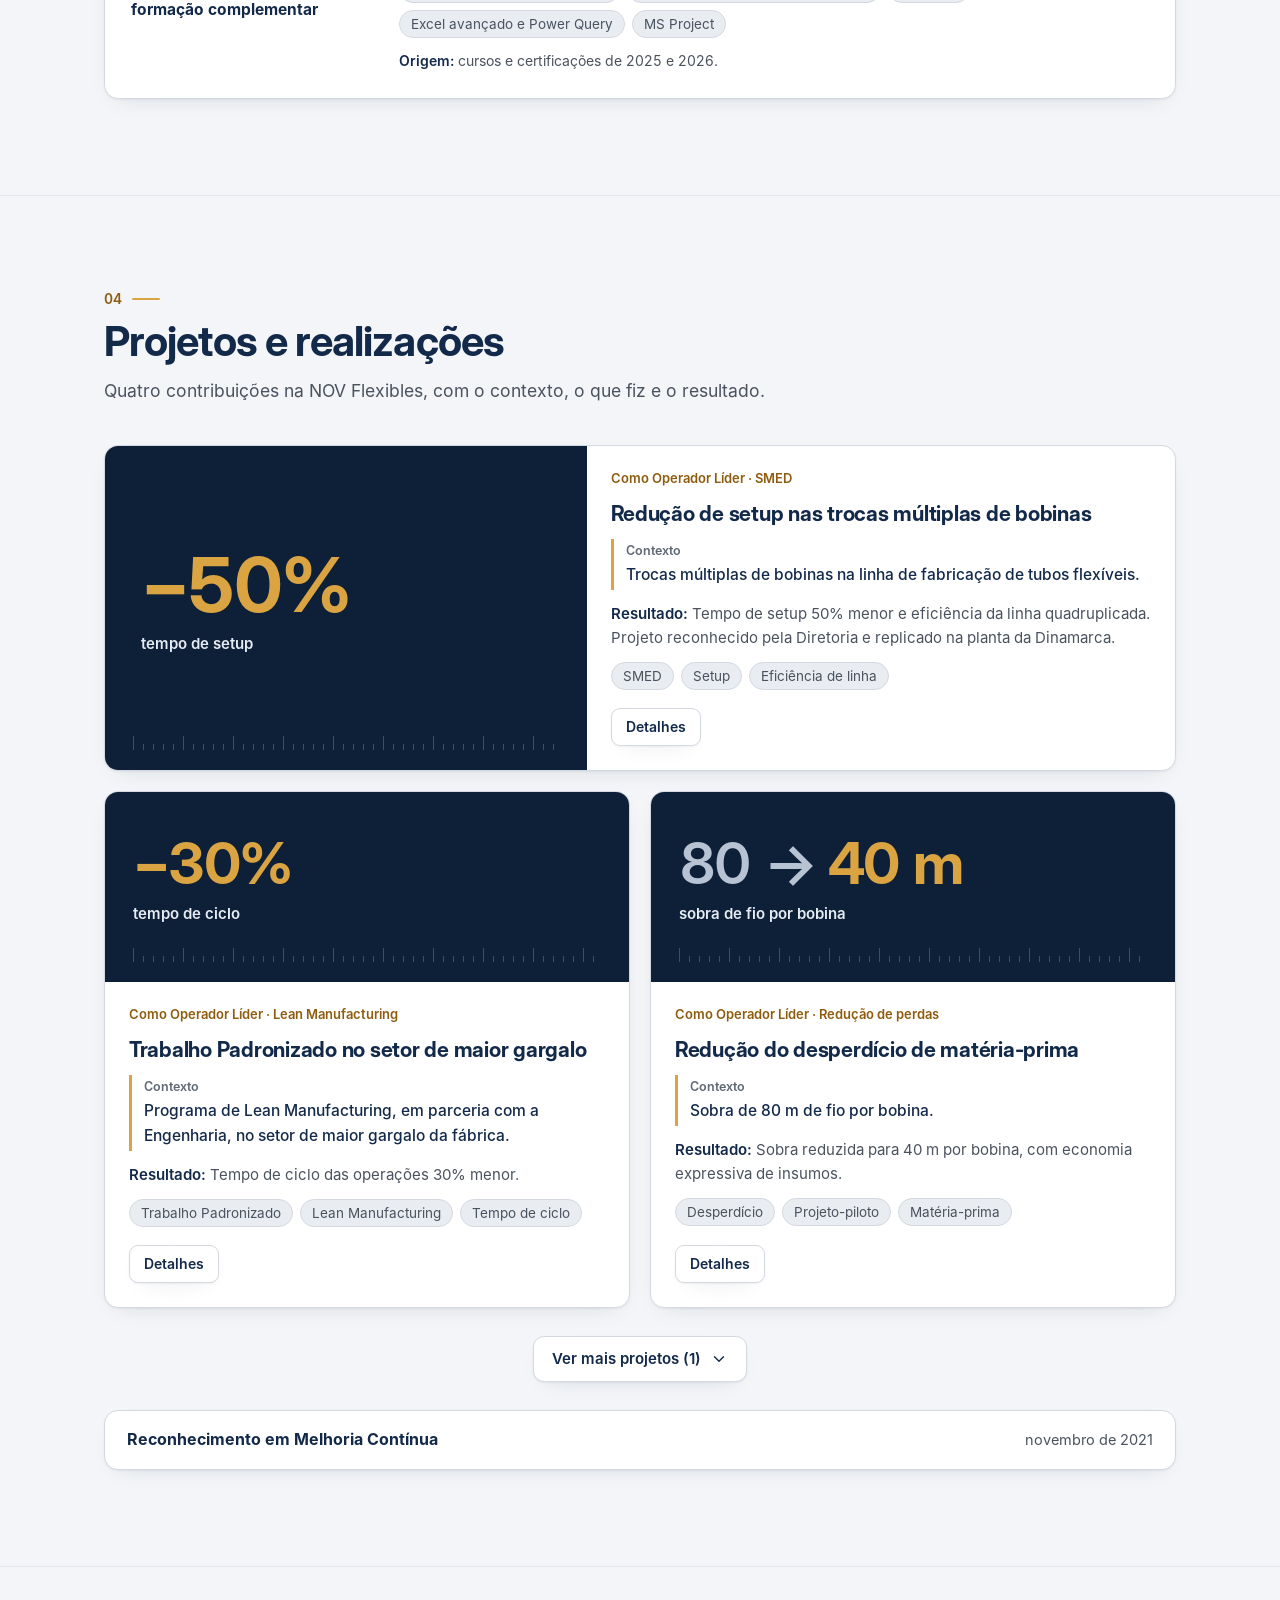
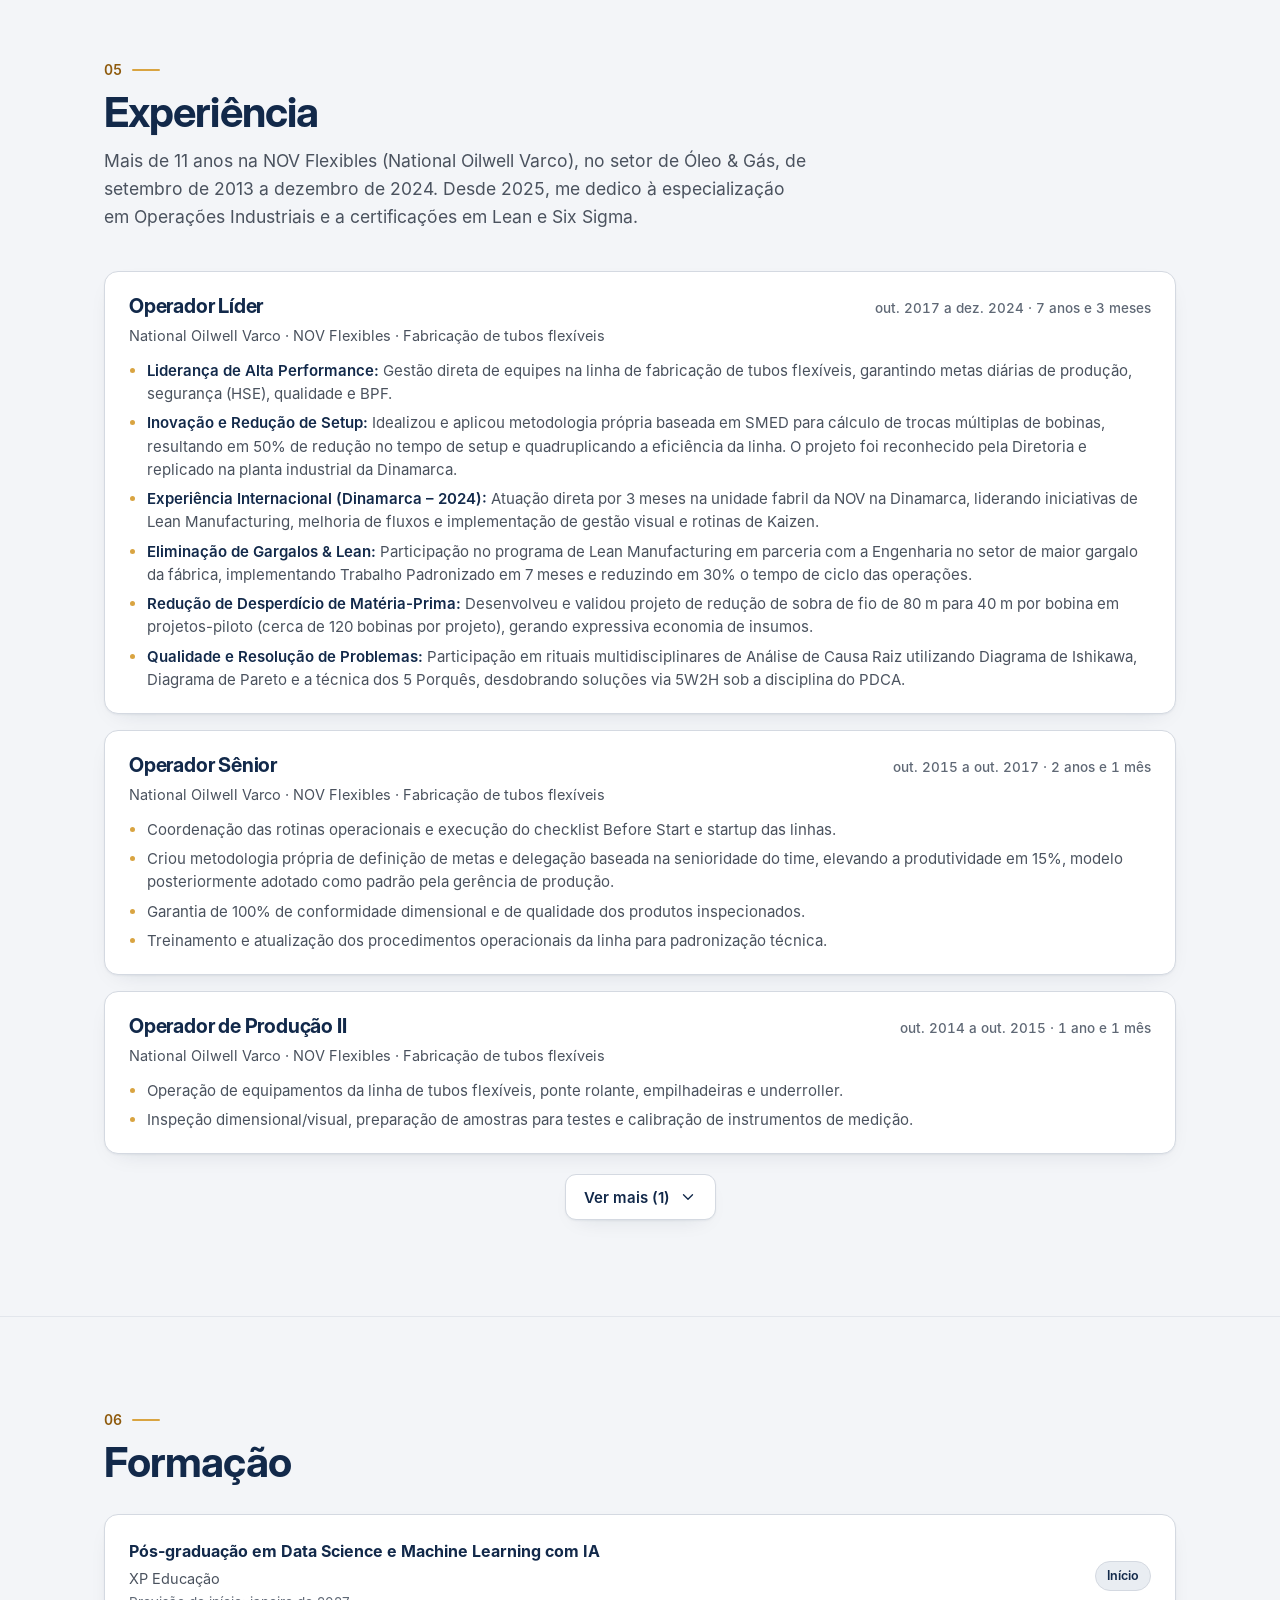
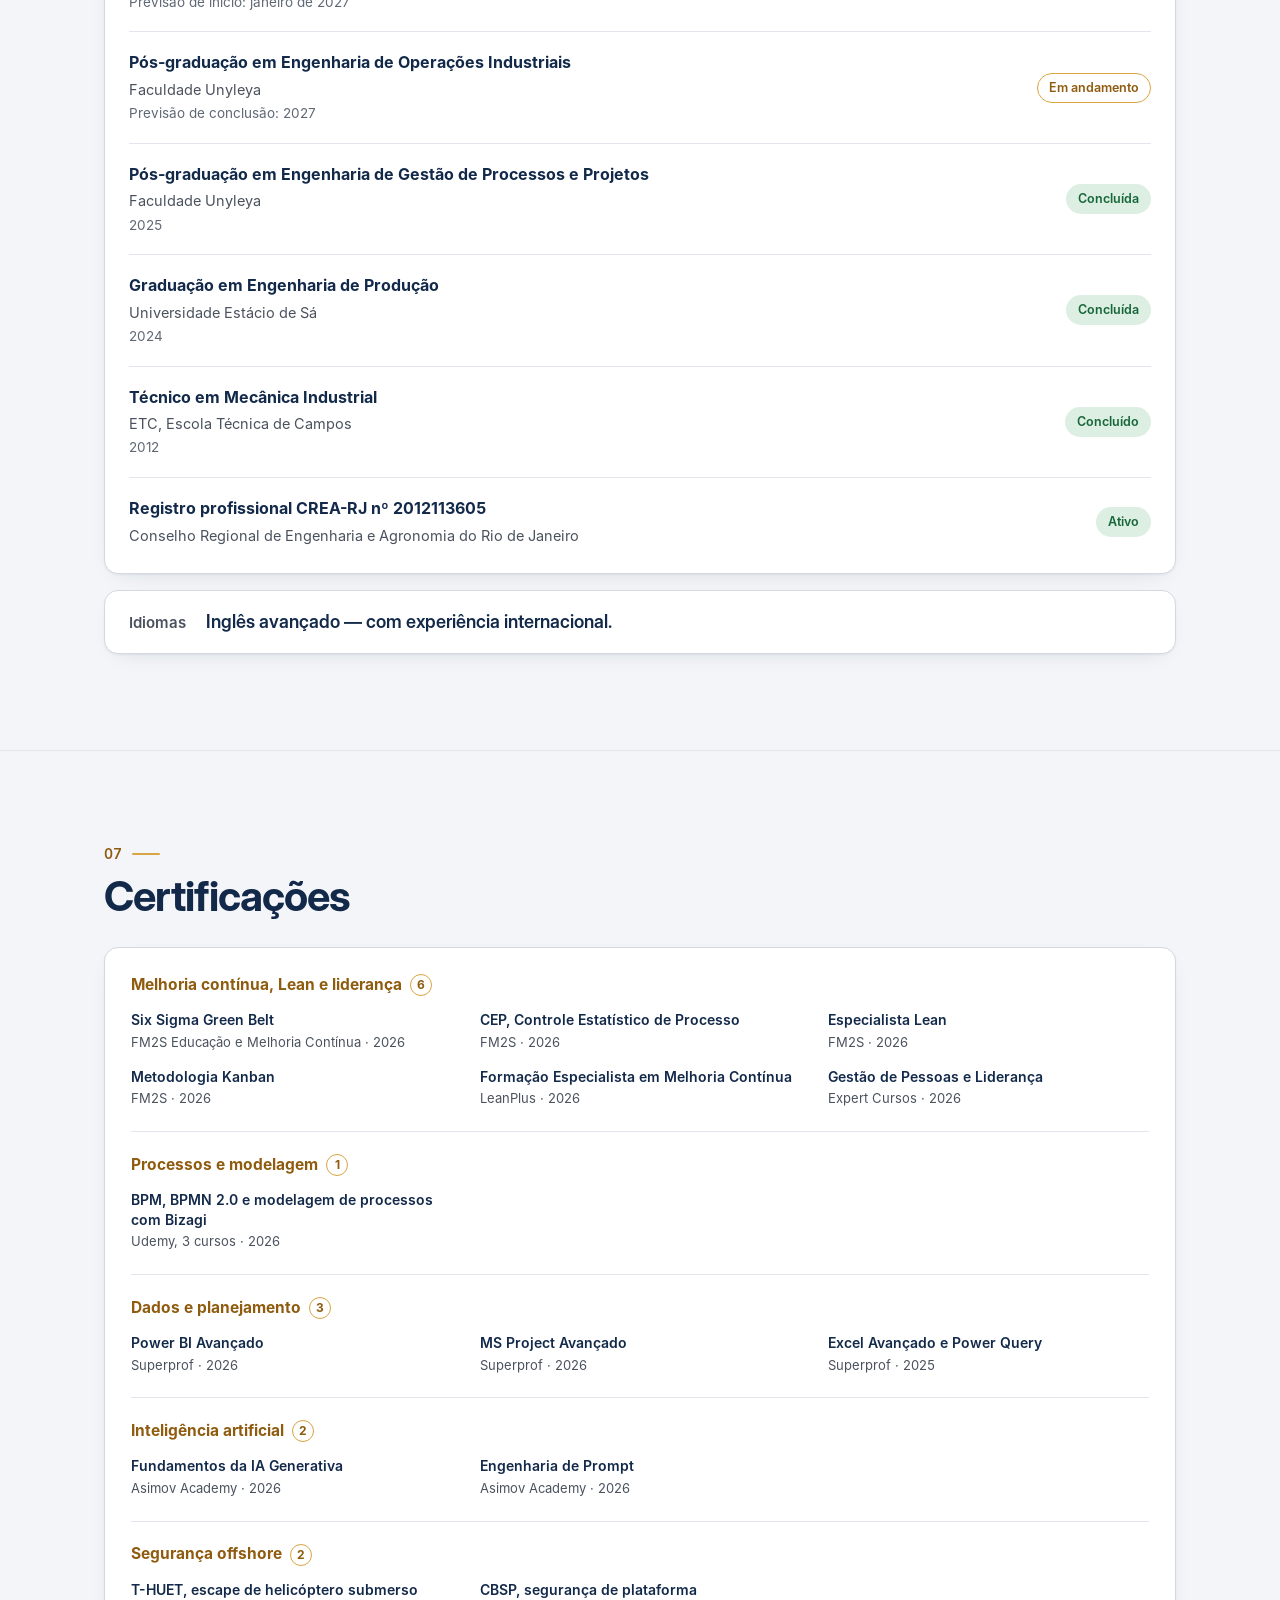
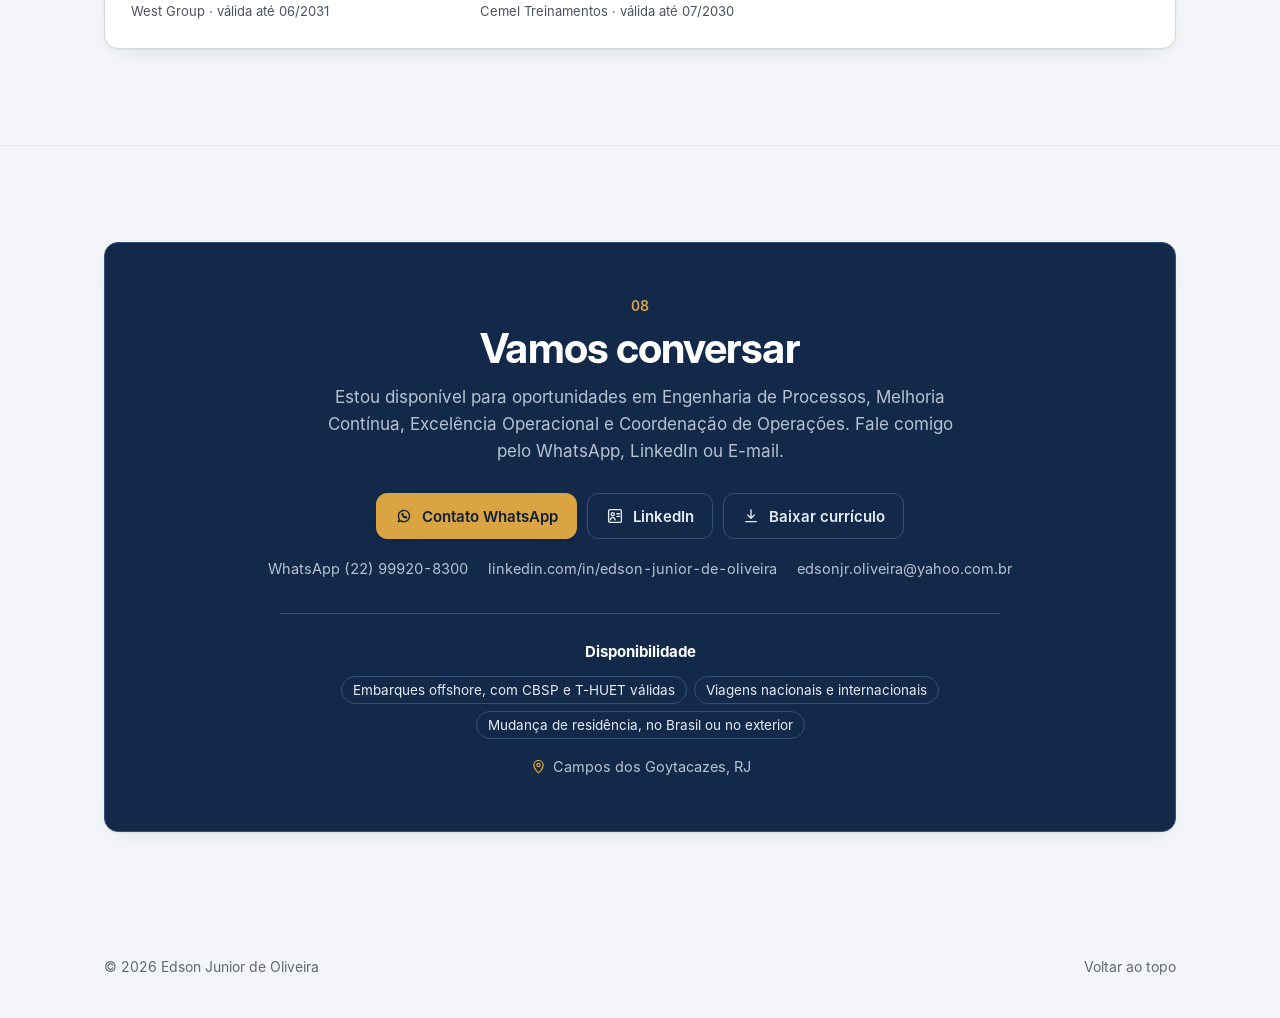
==== commit 2a396566: "Troca "Gestão de Operações" por "Excelência Operacional" Na linha de posicionamento da abertura, no " ====
--- a/index.html
+++ b/index.html
@@ -4,7 +4,7 @@
 <meta charset="utf-8">
 <meta name="viewport" content="width=device-width, initial-scale=1, viewport-fit=cover">
 <title>Edson Junior de Oliveira | Engenharia de Processos e Melhoria Contínua</title>
-<meta name="description" content="Engenheiro de Produção com mais de 11 anos na fabricação de tubos flexíveis para Óleo &amp; Gás. Engenharia de Processos, Melhoria Contínua e Gestão de Operações.">
+<meta name="description" content="Engenheiro de Produção com mais de 11 anos na fabricação de tubos flexíveis para Óleo &amp; Gás. Engenharia de Processos, Melhoria Contínua e Excelência Operacional.">
 <meta name="author" content="Edson Junior de Oliveira">
 <meta name="theme-color" content="#F3F5F8" media="(prefers-color-scheme: light)">
 <meta name="theme-color" content="#0B1A2E" media="(prefers-color-scheme: dark)">
@@ -40,7 +40,7 @@
   <noscript>
     <main class="noscript wrap">
       <h1>Edson Junior de Oliveira</h1>
-      <p>Engenharia de Processos | Melhoria Contínua | Gestão de Operações</p>
+      <p>Engenharia de Processos | Melhoria Contínua | Excelência Operacional</p>
       <p>Engenheiro de Produção com mais de 11 anos na fabricação de tubos flexíveis para Óleo &amp; Gás.</p>
       <p><a href="https://wa.me/5522999208300">WhatsApp: (22) 99920-8300</a> · <a href="https://www.linkedin.com/in/edson-junior-de-oliveira/">LinkedIn</a> · <a href="mailto:edsonjr.oliveira@yahoo.com.br">E-mail: edsonjr.oliveira@yahoo.com.br</a> · <a href="assets/docs/Curriculo_Edson_Junior_de_Oliveira.pdf">Baixar currículo</a></p>
     </main>
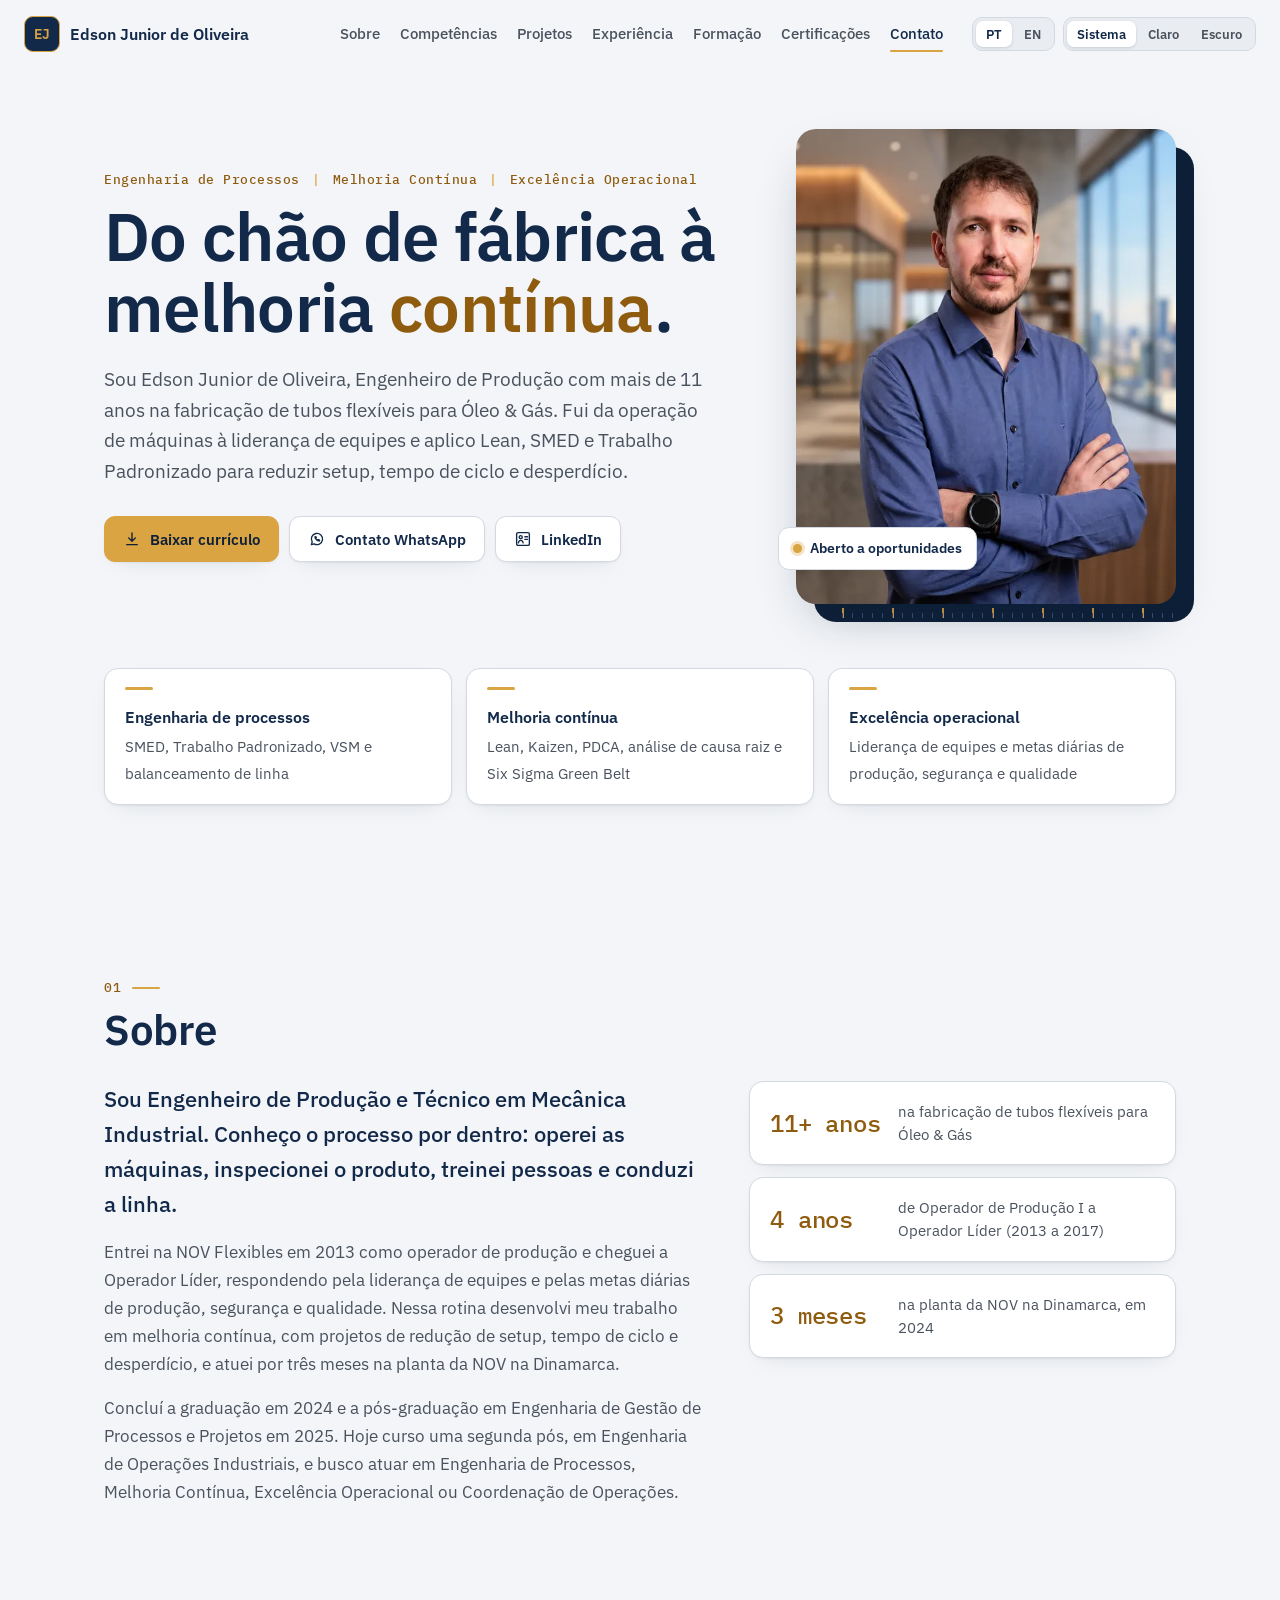
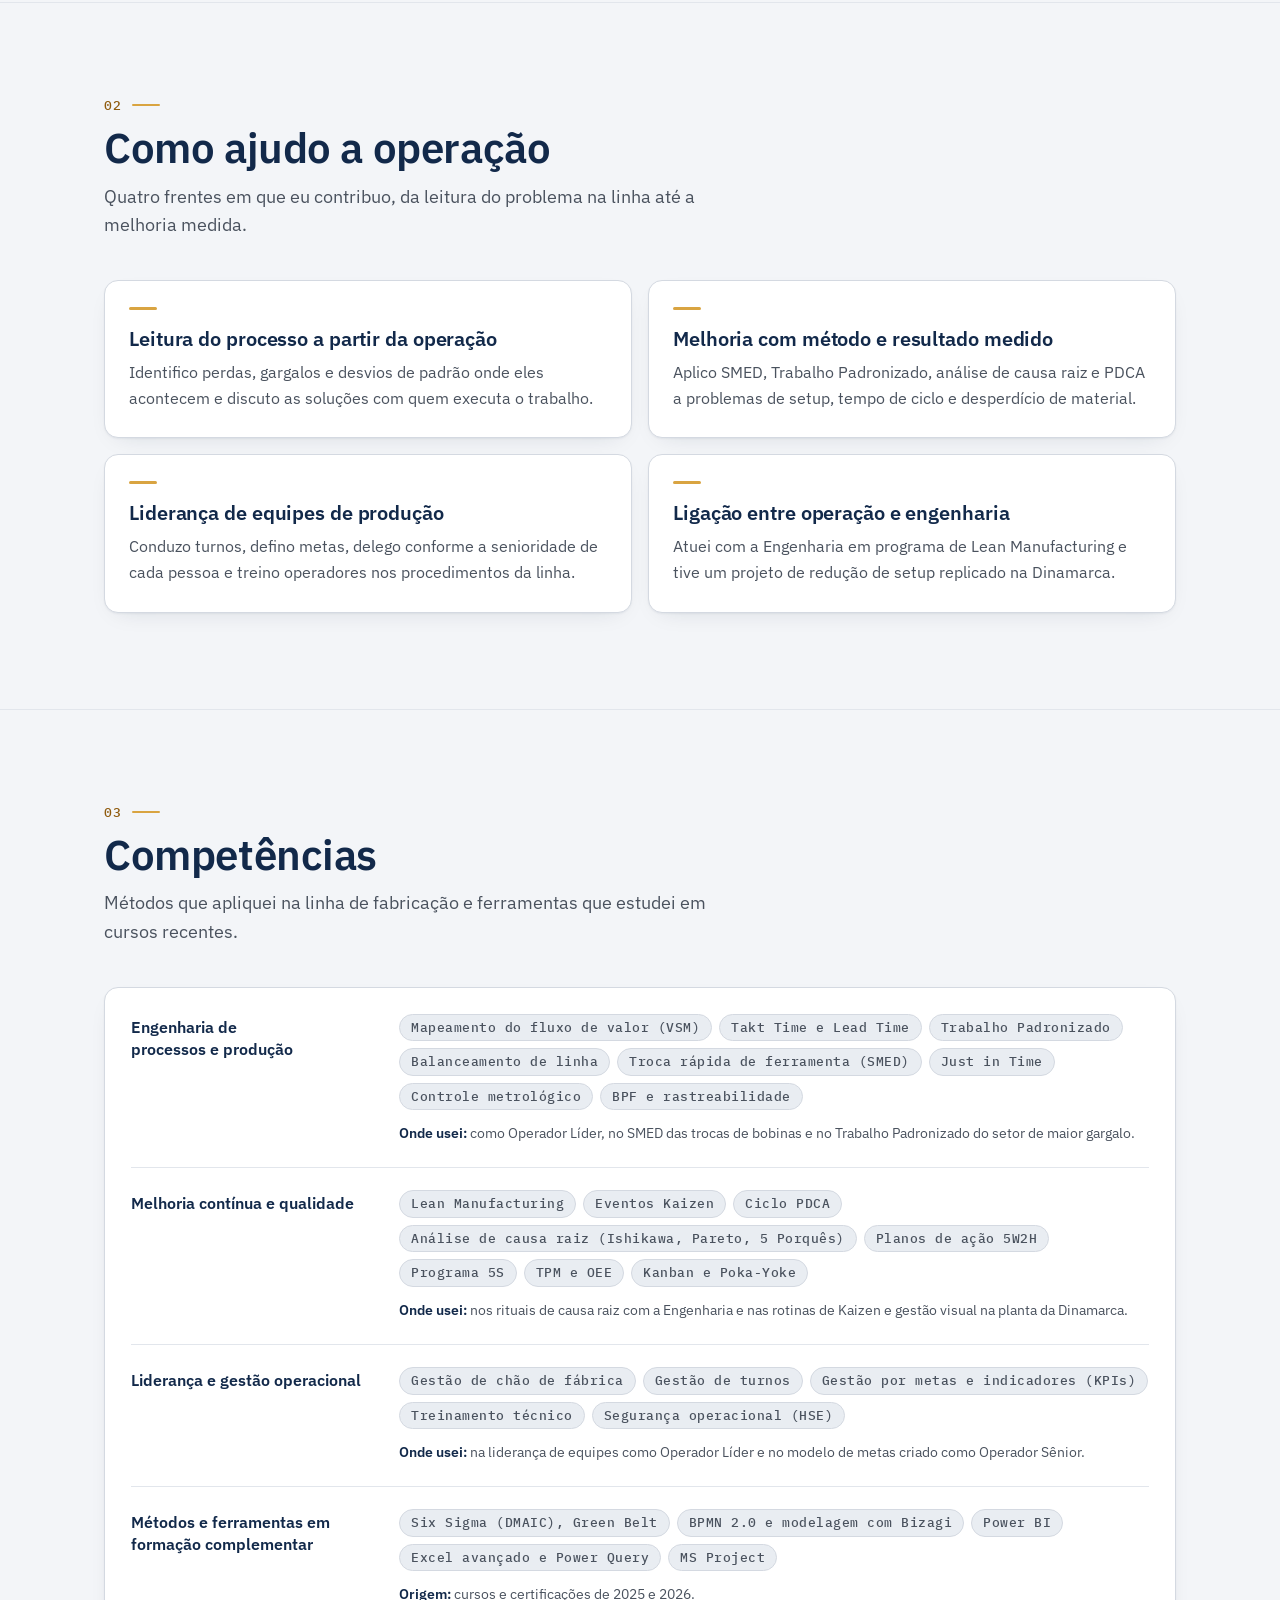
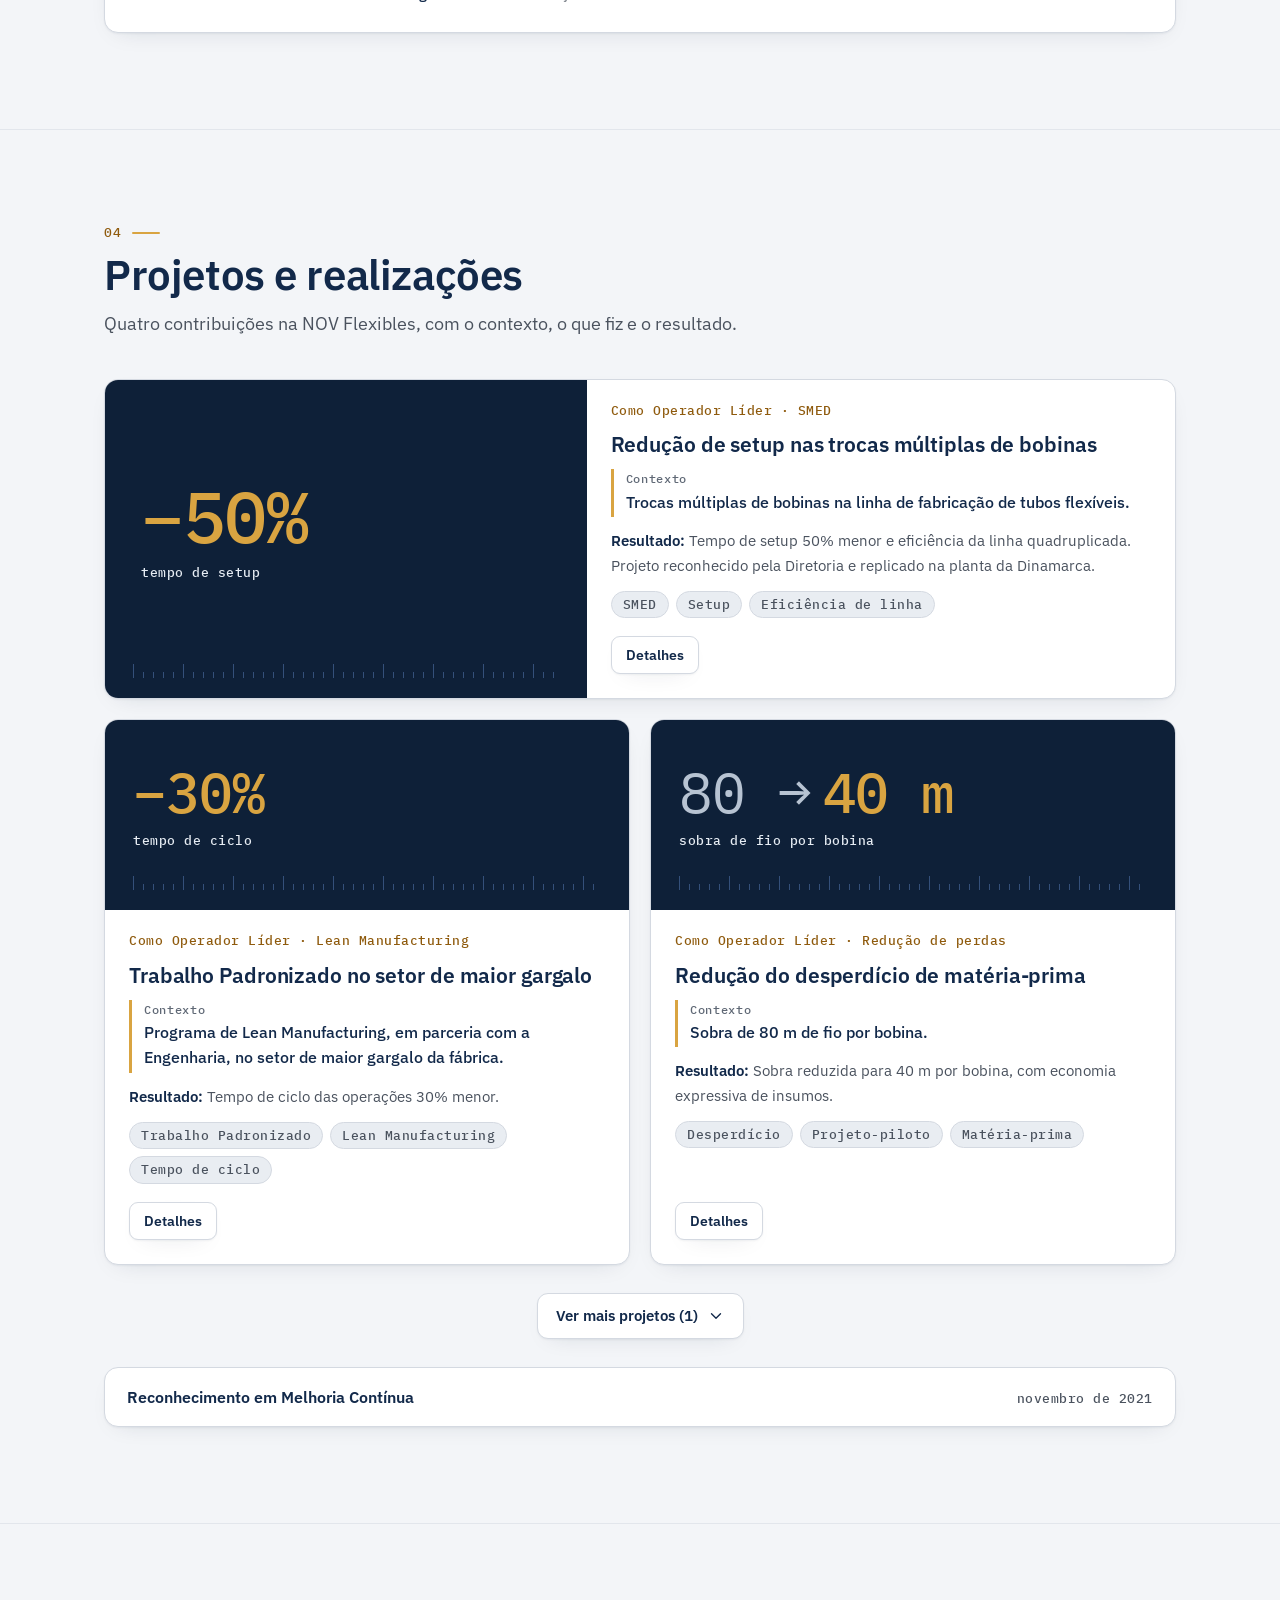
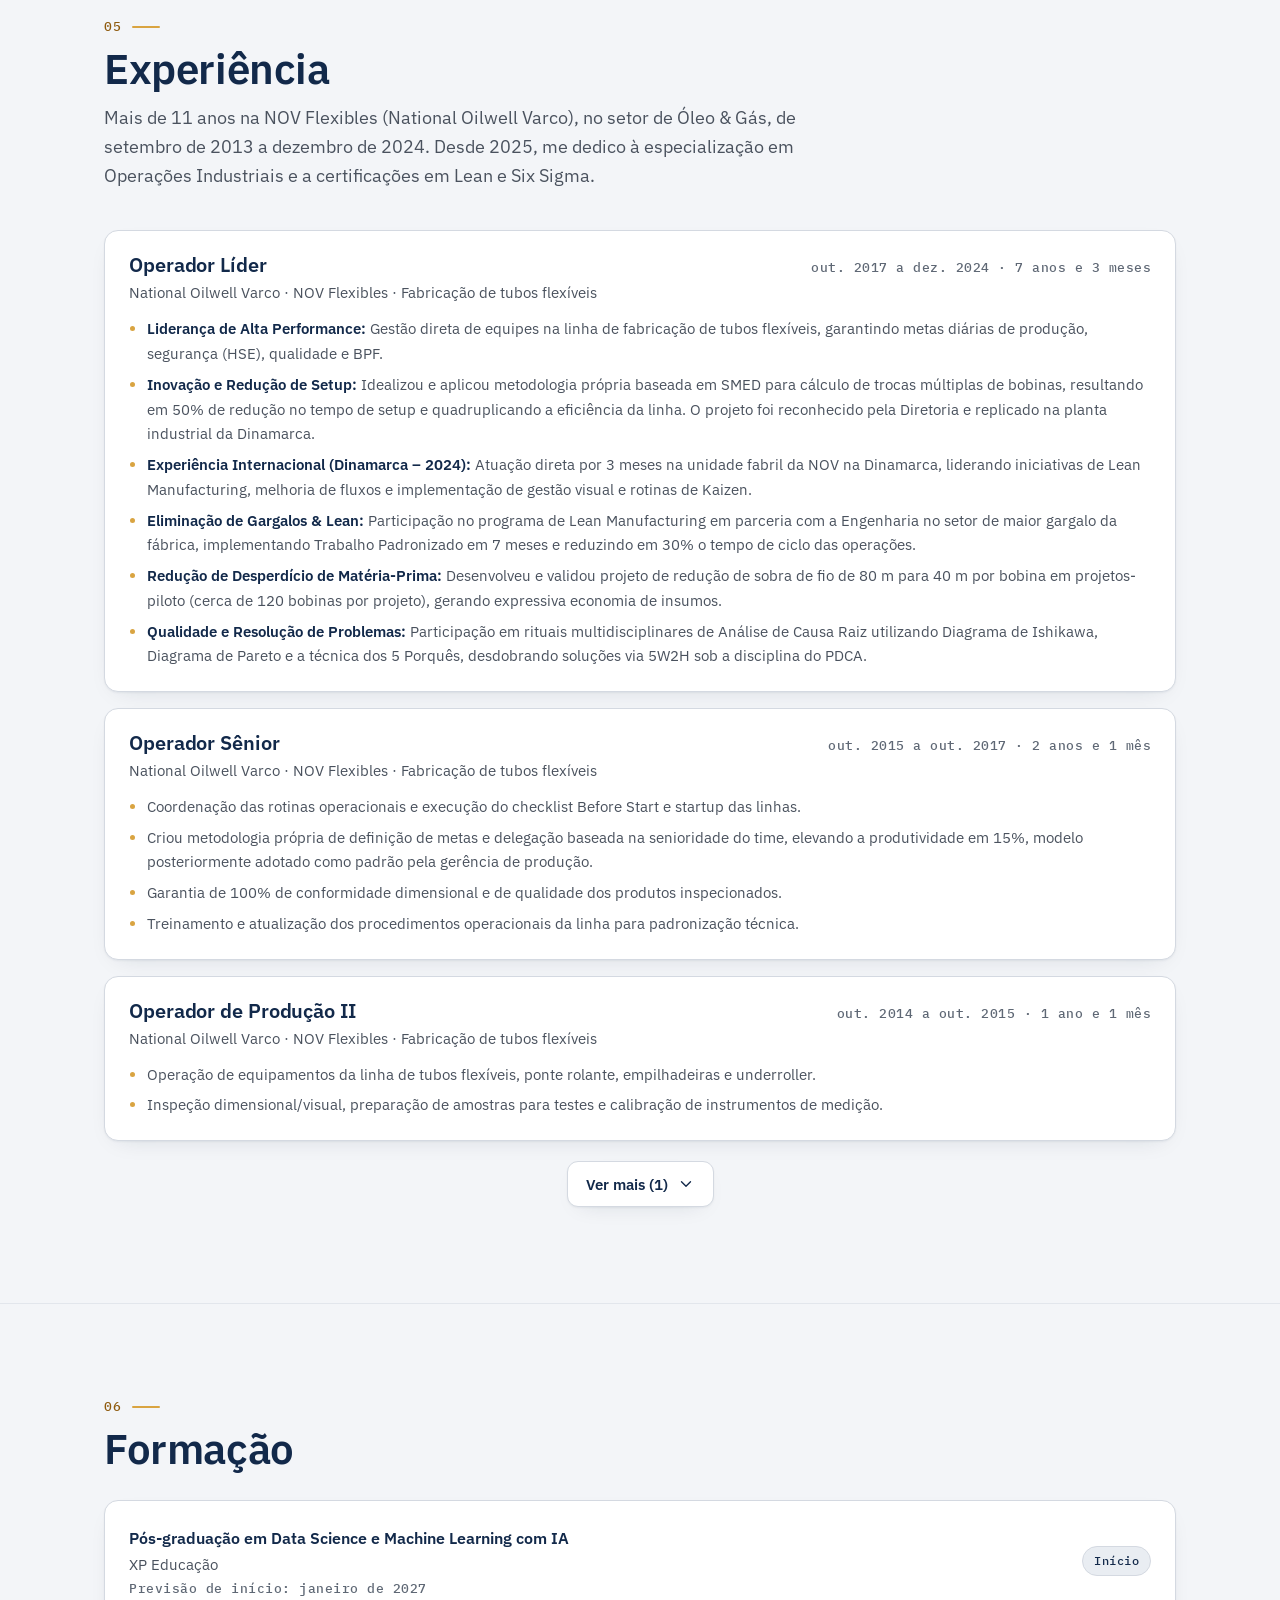
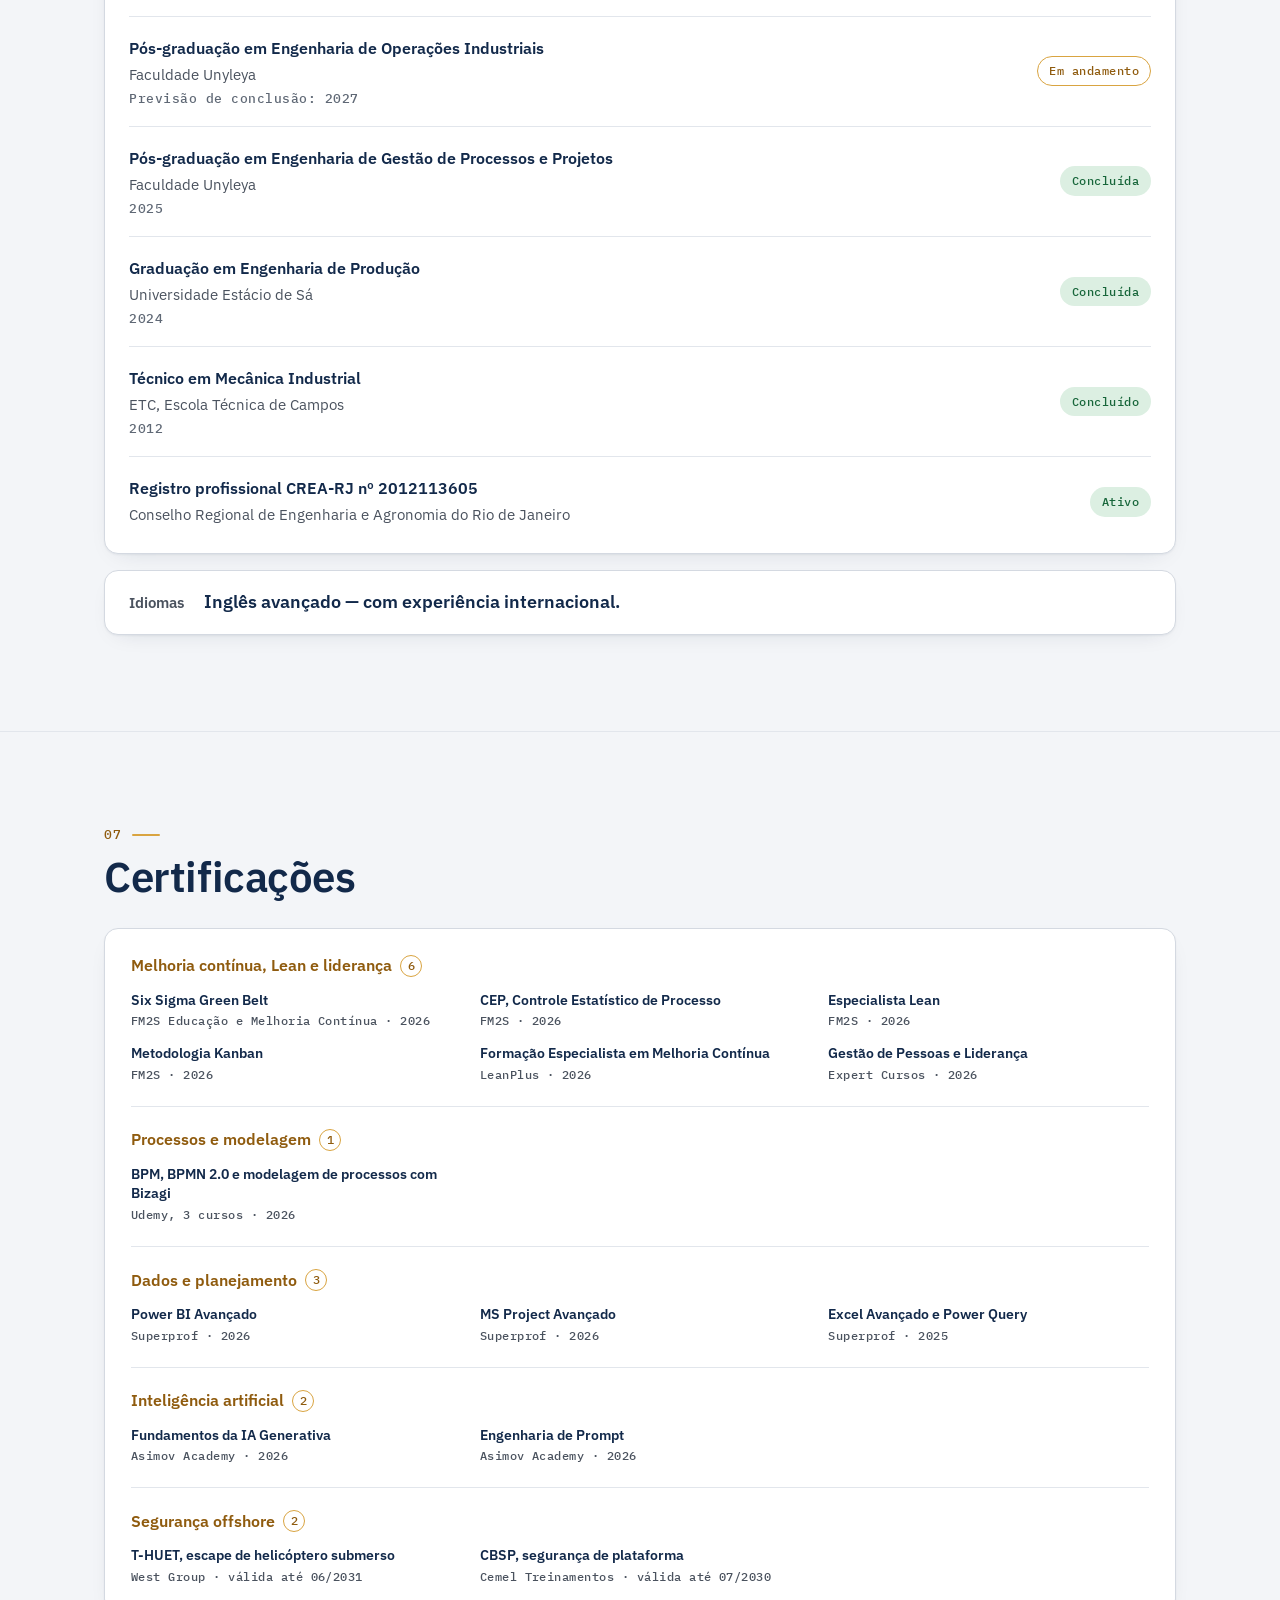
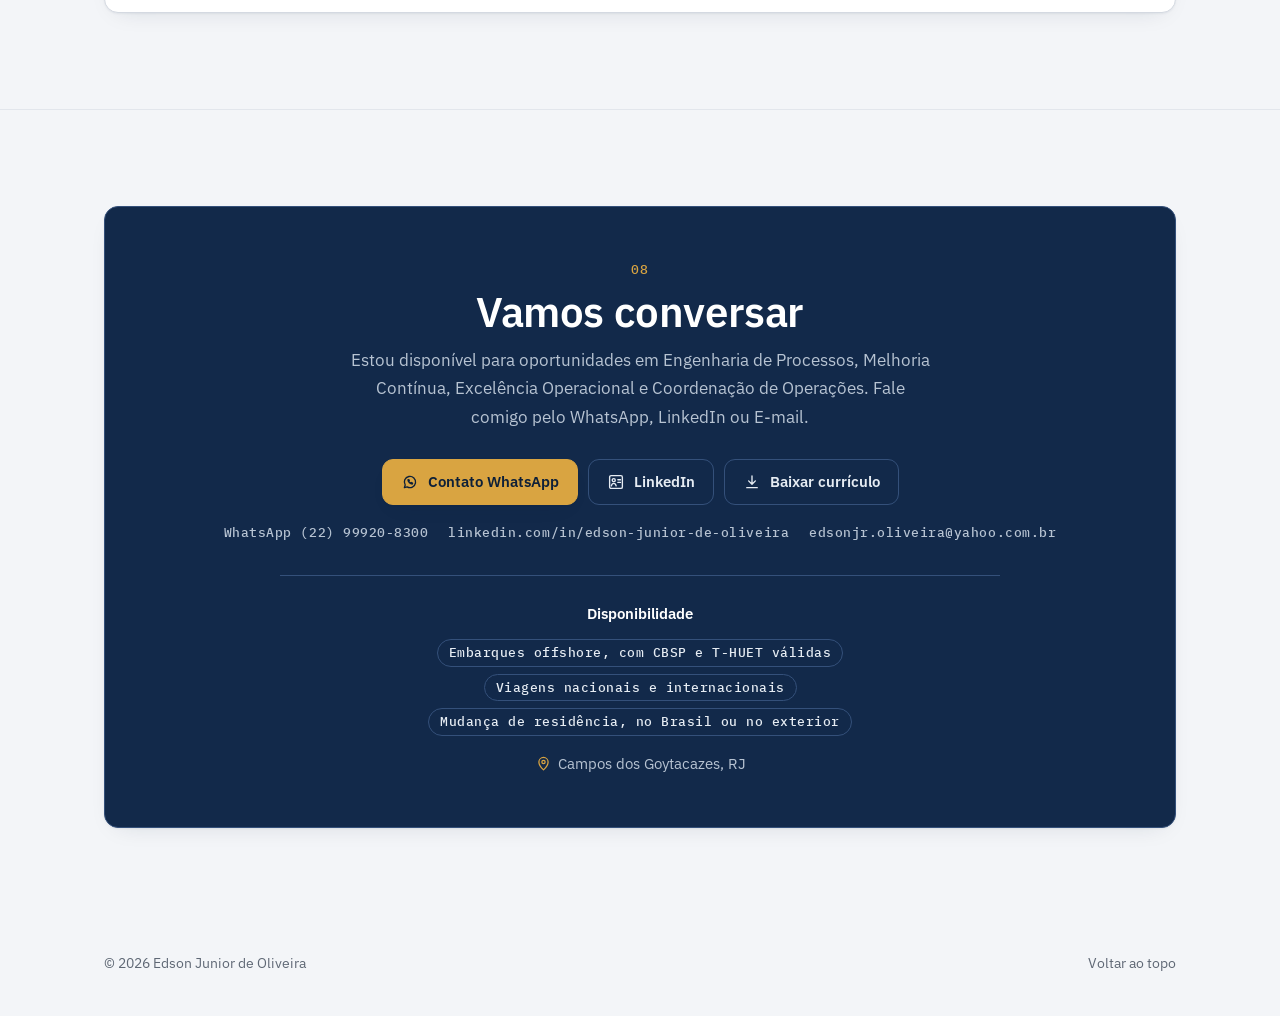
==== commit 0f4d7c83: "Tipografia: IBM Plex Sans e IBM Plex Mono no lugar da Inter IBM Plex Sans para títulos e texto; IBM " ====
--- a/index.html
+++ b/index.html
@@ -21,8 +21,10 @@
 <meta property="og:image:height" content="630">
 <meta name="twitter:card" content="summary_large_image">
 
-<link rel="preload" href="assets/fonts/InterDisplay-Bold.woff" as="font" type="font/woff" crossorigin>
-<link rel="preload" href="assets/fonts/Inter-Regular.woff" as="font" type="font/woff" crossorigin>
+<!-- Fontes: IBM Plex Sans (títulos e texto) e IBM Plex Mono (números, datas, rótulos e etiquetas) -->
+<link rel="preconnect" href="https://fonts.googleapis.com">
+<link rel="preconnect" href="https://fonts.gstatic.com" crossorigin>
+<link rel="stylesheet" href="https://fonts.googleapis.com/css2?family=IBM+Plex+Mono:wght@400;500&amp;family=IBM+Plex+Sans:wght@400;500;600&amp;display=swap">
 <link rel="stylesheet" href="assets/css/styles.css">
 <script>
   /* aplica o tema e o idioma salvos antes da primeira pintura, para a tela não piscar */
--- a/assets/css/styles.css
+++ b/assets/css/styles.css
@@ -1,13 +1,6 @@
 /* Portfólio — Edson Junior de Oliveira
    Cores do portfólio: azul-marinho, grafite e branco, com dourado como destaque.
    Tema claro e escuro; "Sistema" segue o aparelho. */
-
-@font-face { font-family: "Inter"; font-weight: 400; font-style: normal; font-display: swap; src: url("../fonts/Inter-Regular.woff") format("woff"); }
-@font-face { font-family: "Inter"; font-weight: 500; font-style: normal; font-display: swap; src: url("../fonts/Inter-Medium.woff") format("woff"); }
-@font-face { font-family: "Inter"; font-weight: 600; font-style: normal; font-display: swap; src: url("../fonts/Inter-SemiBold.woff") format("woff"); }
-@font-face { font-family: "Inter"; font-weight: 700; font-style: normal; font-display: swap; src: url("../fonts/Inter-Bold.woff") format("woff"); }
-@font-face { font-family: "Inter Display"; font-weight: 600; font-style: normal; font-display: swap; src: url("../fonts/InterDisplay-SemiBold.woff") format("woff"); }
-@font-face { font-family: "Inter Display"; font-weight: 700; font-style: normal; font-display: swap; src: url("../fonts/InterDisplay-Bold.woff") format("woff"); }
 
 /* ---------- cores: tema claro ---------- */
 :root {
@@ -33,8 +26,8 @@
   --on-navy-2: #B7C3D2;
   --shadow: 0 1px 2px rgba(14, 32, 56, .05), 0 8px 24px -14px rgba(14, 32, 56, .18);
   --shadow-lg: 0 22px 50px -22px rgba(14, 32, 56, .45);
-  --sans: "Inter", "Helvetica Neue", Arial, sans-serif;
-  --display: "Inter Display", "Inter", "Helvetica Neue", Arial, sans-serif;
+  --font-sans: "IBM Plex Sans", "Helvetica Neue", Arial, sans-serif;
+  --font-mono: "IBM Plex Mono", ui-monospace, "SFMono-Regular", Menlo, Consolas, monospace;
   --r: 14px;
   --wrap: 1120px;
   color-scheme: light;
@@ -62,13 +55,14 @@
 *, *::before, *::after { box-sizing: border-box; }
 html { scroll-behavior: smooth; scroll-padding-top: 84px; -webkit-text-size-adjust: 100%; }
 body {
-  margin: 0; background: var(--bg); color: var(--text); font: 400 16px/1.6 var(--sans);
+  margin: 0; background: var(--bg); color: var(--text); font: 400 16px/1.65 var(--font-sans);
   -webkit-font-smoothing: antialiased; text-rendering: optimizeLegibility; overflow-x: hidden;
 }
 body.modal-open { overflow: hidden; }
 ::selection { background: var(--accent); color: var(--accent-ink); }
 a { color: inherit; text-decoration: none; }
-h1, h2, h3, h4 { margin: 0; text-wrap: balance; color: var(--ink); }
+h1, h2, h3, h4 { margin: 0; text-wrap: balance; color: var(--ink); font-weight: 600; }
+b, strong { font-weight: 600; }
 p { margin: 0; text-wrap: pretty; }
 img { max-width: 100%; height: auto; display: block; }
 ul, ol { margin: 0; padding: 0; list-style: none; }
@@ -89,11 +83,11 @@
 .header.scrolled { border-bottom-color: var(--line); }
 .header .wrap { max-width: 1280px; }
 .header-in { display: flex; align-items: center; gap: 20px; height: 68px; }
-.brand { display: flex; align-items: center; gap: 10px; font-weight: 700; font-size: 16px; color: var(--ink); white-space: nowrap; }
+.brand { display: flex; align-items: center; gap: 10px; font-weight: 600; font-size: 16px; color: var(--ink); white-space: nowrap; }
 .brand-mark {
   width: 36px; height: 36px; border-radius: 9px; display: grid; place-items: center;
   background: var(--navy-2); color: var(--accent); border: 1.5px solid var(--accent);
-  font: 700 14px/1 var(--display); letter-spacing: .02em;
+  font: 600 14px/1 var(--font-sans); letter-spacing: .02em;
 }
 .nav { display: flex; gap: 2px; margin-left: auto; }
 .nav a { position: relative; white-space: nowrap; padding: 7px 9px; border-radius: 8px; font-size: 14.5px; font-weight: 500; color: var(--ink-2); transition: color .15s, background-color .15s; }
@@ -102,14 +96,14 @@
 .nav a.active::after { content: ""; position: absolute; left: 9px; right: 9px; bottom: 1px; height: 2px; border-radius: 2px; background: var(--accent); }
 .controls { display: flex; gap: 8px; align-items: center; }
 .seg { display: inline-flex; background: var(--surface-2); border: 1px solid var(--line); border-radius: 10px; padding: 3px; gap: 2px; }
-.seg button { border: 0; background: none; padding: 5px 10px; border-radius: 7px; cursor: pointer; font: 600 12.5px var(--sans); color: var(--ink-2); }
+.seg button { border: 0; background: none; padding: 5px 10px; border-radius: 7px; cursor: pointer; font: 600 12.5px var(--font-sans); color: var(--ink-2); }
 .seg button[aria-pressed="true"] { background: var(--surface); color: var(--ink); box-shadow: 0 1px 3px rgba(14, 32, 56, .16); }
 .seg button:hover:not([aria-pressed="true"]) { color: var(--ink); }
 
 /* ---------- botões ---------- */
 .btn {
   display: inline-flex; align-items: center; justify-content: center; gap: 9px; min-height: 46px; padding: 0 18px;
-  border-radius: 11px; font: 600 15px/1 var(--sans); border: 1px solid var(--line); background: var(--surface); color: var(--ink);
+  border-radius: 11px; font: 600 15px/1 var(--font-sans); border: 1px solid var(--line); background: var(--surface); color: var(--ink);
   cursor: pointer; white-space: nowrap; box-shadow: var(--shadow);
   transition: transform .15s, background-color .15s, border-color .15s, color .15s;
 }
@@ -124,9 +118,9 @@
 /* ---------- seções ---------- */
 .section { padding: 96px 0; }
 .section + .section { border-top: 1px solid var(--line-2); }
-.eyebrow { display: flex; align-items: center; gap: 10px; margin: 0 0 12px; font: 600 14px/1 var(--sans); color: var(--accent-text); font-variant-numeric: tabular-nums; }
+.eyebrow { display: flex; align-items: center; gap: 10px; margin: 0 0 12px; font: 500 13px/1 var(--font-mono); letter-spacing: .06em; color: var(--accent-text); font-variant-numeric: tabular-nums; }
 .eyebrow:not(.kicker)::after { content: ""; width: 28px; height: 2px; border-radius: 2px; background: var(--accent); }
-.h2 { font: 700 clamp(1.9rem, 3.6vw, 2.6rem)/1.12 var(--display); letter-spacing: -.022em; margin: 0 0 12px; }
+.h2 { font: 600 clamp(1.9rem, 3.6vw, 2.6rem)/1.12 var(--font-sans); letter-spacing: -.01em; margin: 0 0 12px; }
 .lead { color: var(--ink-2); font-size: 17.5px; max-width: 64ch; margin: 0 0 40px; }
 .card { background: var(--surface); border: 1px solid var(--line); border-radius: var(--r); box-shadow: var(--shadow); }
 
@@ -137,10 +131,10 @@
 /* ---------- abertura ---------- */
 .hero { padding: 60px 0 80px; }
 .hero-grid { display: grid; grid-template-columns: minmax(0, 1.25fr) minmax(0, .75fr); gap: 56px; align-items: center; }
-.kicker { flex-wrap: wrap; gap: 6px 12px; font-size: 14px; letter-spacing: .01em; }
+.kicker { flex-wrap: wrap; gap: 6px 12px; font-size: 13px; line-height: 1.4; letter-spacing: .04em; }
 .kicker .kg { white-space: nowrap; }
 .kicker .ksep { color: var(--accent); }
-.hero h1 { font: 700 clamp(2.5rem, 5.6vw, 4.2rem)/1.03 var(--display); letter-spacing: -.035em; margin: 6px 0 22px; }
+.hero h1 { font: 600 clamp(2.5rem, 5.6vw, 4.2rem)/1.05 var(--font-sans); letter-spacing: -.01em; margin: 6px 0 22px; }
 .hero h1 em { font-style: normal; color: var(--accent-text); }
 .hero-intro { font-size: 18.5px; color: var(--ink-2); max-width: 56ch; margin: 0 0 30px; }
 .hero-actions { display: flex; flex-wrap: wrap; gap: 10px; }
@@ -168,23 +162,23 @@
 .highlight { padding: 18px 20px; }
 .highlight i { display: block; width: 28px; height: 3px; border-radius: 3px; background: var(--accent); margin-bottom: 14px; }
 .highlight b { display: block; font-size: 16px; color: var(--ink); margin-bottom: 3px; }
-.highlight span { color: var(--ink-2); font-size: 14.5px; line-height: 1.5; }
+.highlight span { color: var(--ink-2); font-size: 14.5px; line-height: 1.6; }
 
 /* ---------- sobre ---------- */
 .about-grid { display: grid; grid-template-columns: minmax(0, 1.4fr) minmax(0, 1fr); gap: 48px; align-items: start; margin-top: 28px; }
 .about-text { display: grid; gap: 16px; }
 .about-text p { color: var(--ink-2); font-size: 17px; }
-.about-text p:first-child { color: var(--ink); font: 500 clamp(19px, 2vw, 22px)/1.45 var(--display); }
+.about-text p:first-child { color: var(--ink); font: 500 clamp(19px, 2vw, 22px)/1.6 var(--font-sans); }
 .facts { display: grid; gap: 12px; }
 .fact { padding: 18px 20px; display: grid; grid-template-columns: 112px minmax(0, 1fr); gap: 16px; align-items: center; }
-.fact b { font: 700 26px/1.1 var(--display); letter-spacing: -.02em; color: var(--accent-text); }
-.fact span { color: var(--ink-2); font-size: 14.5px; line-height: 1.45; }
+.fact b { font: 500 24px/1.1 var(--font-mono); letter-spacing: -.01em; color: var(--accent-text); }
+.fact span { color: var(--ink-2); font-size: 14.5px; line-height: 1.6; }
 
 /* ---------- como ajudo ---------- */
 .value-grid { display: grid; grid-template-columns: repeat(2, minmax(0, 1fr)); gap: 16px; }
 .value { padding: 26px 24px; }
 .value i { display: block; width: 28px; height: 3px; border-radius: 3px; background: var(--accent); }
-.value h3 { font: 700 20px/1.3 var(--display); letter-spacing: -.01em; margin: 16px 0 8px; }
+.value h3 { font: 600 20px/1.3 var(--font-sans); letter-spacing: -.005em; margin: 16px 0 8px; }
 .value p { color: var(--ink-2); font-size: 15.5px; }
 
 /* ---------- competências ---------- */
@@ -193,7 +187,7 @@
 .skill-row:last-child { border-bottom: 0; }
 .skill-row h3 { font-size: 15.5px; line-height: 1.4; padding-top: 3px; }
 .chips { display: flex; flex-wrap: wrap; gap: 7px; }
-.chip { font-size: 13.5px; line-height: 1.35; padding: 4px 11px; border-radius: 999px; background: var(--surface-2); border: 1px solid var(--line); color: var(--ink-2); }
+.chip { font: 500 12.5px/1.4 var(--font-mono); letter-spacing: .04em; padding: 4px 11px; border-radius: 999px; background: var(--surface-2); border: 1px solid var(--line); color: var(--ink-2); }
 .skill-note { margin-top: 12px; font-size: 14px; color: var(--ink-2); }
 .skill-note b { color: var(--ink); font-weight: 600; }
 
@@ -214,28 +208,28 @@
     repeating-linear-gradient(to right, var(--navy-line) 0 1px, transparent 1px 10px) left bottom / 100% 6px no-repeat,
     repeating-linear-gradient(to right, var(--navy-line) 0 1px, transparent 1px 50px) left bottom / 100% 14px no-repeat;
 }
-.figure { display: flex; flex-wrap: wrap; align-items: baseline; gap: 4px 12px; font: 700 clamp(44px, 5vw, 58px)/1 var(--display); letter-spacing: -.03em; color: var(--accent); font-variant-numeric: tabular-nums; }
-.figure.big { font-size: clamp(52px, 6.4vw, 76px); }
-.figure .fig-before { color: var(--on-navy-2); font-weight: 600; }
-.figure small { flex-basis: 100%; font: 600 15px/1.3 var(--sans); letter-spacing: 0; color: var(--on-navy); margin-top: 8px; }
+.figure { display: flex; flex-wrap: wrap; align-items: baseline; gap: 4px 12px; font: 500 clamp(42px, 4.8vw, 56px)/1 var(--font-mono); letter-spacing: -.02em; color: var(--accent); font-variant-numeric: tabular-nums; }
+.figure.big { font-size: clamp(50px, 6vw, 72px); }
+.figure .fig-before { color: var(--on-navy-2); font-weight: 400; }
+.figure small { flex-basis: 100%; font: 500 13px/1.4 var(--font-mono); letter-spacing: .04em; color: var(--on-navy); margin-top: 8px; }
 .project-body { padding: 22px 24px 24px; display: flex; flex-direction: column; gap: 12px; flex: 1; }
-.project-cat { font-size: 13px; font-weight: 600; color: var(--accent-text); }
-.project h3 { font: 700 21px/1.25 var(--display); letter-spacing: -.012em; }
+.project-cat { font: 500 12.5px/1.4 var(--font-mono); letter-spacing: .04em; color: var(--accent-text); }
+.project h3 { font: 600 21px/1.25 var(--font-sans); letter-spacing: -.005em; }
 .question { border-left: 3px solid var(--accent); padding: 2px 0 2px 12px; color: var(--ink); font-size: 15.5px; font-weight: 500; }
-.question small { display: block; font-size: 12.5px; font-weight: 600; color: var(--muted); margin-bottom: 2px; }
+.question small { display: block; font: 500 11.5px/1.4 var(--font-mono); letter-spacing: .06em; color: var(--muted); margin-bottom: 2px; }
 .project p.desc { color: var(--ink-2); font-size: 15px; }
 .project p.desc b { color: var(--ink); font-weight: 600; }
 .project-foot { margin-top: auto; padding-top: 6px; display: flex; flex-wrap: wrap; gap: 8px; }
 .more-projects { display: flex; justify-content: center; margin-top: 28px; }
 .recognition { margin-top: 28px; padding: 16px 22px; display: flex; flex-wrap: wrap; justify-content: space-between; align-items: baseline; gap: 6px 16px; }
 .recognition b { color: var(--ink); }
-.recognition span { color: var(--ink-2); font-size: 14.5px; }
+.recognition span { color: var(--ink-2); font: 500 13px/1.4 var(--font-mono); letter-spacing: .04em; }
 
 /* detalhes do projeto */
 .modal { width: min(680px, calc(100% - 32px)); max-height: calc(100vh - 40px); overflow-y: auto; padding: 30px 30px 26px; color: var(--text); box-shadow: var(--shadow-lg); }
 .modal::backdrop { background: rgba(8, 20, 38, .6); }
 .modal[open] { animation: fade .18s ease; }
-.modal h3 { font: 700 25px/1.2 var(--display); letter-spacing: -.015em; margin: 6px 48px 18px 0; }
+.modal h3 { font: 600 25px/1.2 var(--font-sans); letter-spacing: -.005em; margin: 6px 48px 18px 0; }
 .modal h4 { font-size: 15px; margin: 22px 0 6px; }
 .modal p { color: var(--ink-2); }
 .modal .chips { margin-top: 22px; }
@@ -249,11 +243,11 @@
 .exp-list { display: grid; gap: 16px; }
 .exp { padding: 22px 24px; }
 .exp-head { display: flex; flex-wrap: wrap; justify-content: space-between; align-items: baseline; gap: 4px 16px; }
-.exp-head h3 { font: 700 20px/1.2 var(--display); letter-spacing: -.01em; }
-.role-sub { display: block; margin-top: 5px; font: 600 13px/1.3 var(--sans); letter-spacing: .01em; color: var(--accent-text); }
-.exp-head small { color: var(--muted); font-size: 13.5px; font-weight: 500; font-variant-numeric: tabular-nums; }
+.exp-head h3 { font: 600 20px/1.2 var(--font-sans); letter-spacing: -.005em; }
+.role-sub { display: block; margin-top: 5px; font: 500 12.5px/1.3 var(--font-mono); letter-spacing: .04em; color: var(--accent-text); }
+.exp-head small { color: var(--muted); font: 500 12.5px/1.4 var(--font-mono); letter-spacing: .04em; font-variant-numeric: tabular-nums; }
 .exp-meta { margin: 4px 0 12px; color: var(--ink-2); font-size: 14.5px; }
-.exp ul { list-style: disc; padding-left: 18px; display: grid; gap: 6px; color: var(--ink-2); font-size: 15px; line-height: 1.55; }
+.exp ul { list-style: disc; padding-left: 18px; display: grid; gap: 6px; color: var(--ink-2); font-size: 15px; line-height: 1.65; }
 .exp ul li::marker { color: var(--accent); }
 .exp ul li b { color: var(--ink); font-weight: 600; }
 .collapsible.always:not(.open) .extra { display: none; }
@@ -268,24 +262,24 @@
 .degree:last-child { border-bottom: 0; }
 .degree b { font-size: 16px; color: var(--ink); }
 .degree span { color: var(--ink-2); font-size: 14.5px; grid-column: 1; }
-.degree small { color: var(--muted); font-size: 13.5px; grid-column: 1; }
-.status { font-style: normal; grid-row: 1 / span 3; grid-column: 2; font-size: 12.5px; font-weight: 600; padding: 4px 11px; border-radius: 999px; white-space: nowrap; border: 1px solid var(--accent); color: var(--accent-text); background: transparent; }
+.degree small { color: var(--muted); font: 500 12.5px/1.5 var(--font-mono); letter-spacing: .04em; grid-column: 1; }
+.status { font-style: normal; grid-row: 1 / span 3; grid-column: 2; font-size: 12px; font-weight: 500; padding: 4px 11px; border-radius: 999px; white-space: nowrap; border: 1px solid var(--accent); color: var(--accent-text); background: transparent; font-family: var(--font-mono); letter-spacing: .04em; }
 .status.done { border-color: transparent; background: var(--ok-bg); color: var(--ok); }
 .status.upcoming { border-color: var(--line); background: var(--surface-2); color: var(--ink); }
 .lang { margin-top: 16px; padding: 18px 24px; display: flex; flex-wrap: wrap; align-items: baseline; gap: 4px 20px; }
 .lang h3 { font-size: 15px; color: var(--ink-2); font-weight: 600; }
-.lang p { font: 600 18px/1.4 var(--display); color: var(--ink); }
+.lang p { font: 600 18px/1.4 var(--font-sans); color: var(--ink); }
 
 /* ---------- certificações ---------- */
 .certs { padding: 4px 26px; margin-top: 28px; }
 .cert-group { padding: 22px 0; border-bottom: 1px solid var(--line-2); }
 .cert-group:last-child { border-bottom: 0; }
-.cert-group h3 { display: flex; align-items: center; gap: 8px; margin-bottom: 14px; font-size: 15.5px; line-height: 1.35; font-weight: 700; color: var(--accent-text); }
-.cert-group h3 span { font-size: 12px; font-weight: 700; min-width: 22px; height: 22px; padding: 0 6px; border-radius: 999px; display: inline-grid; place-items: center; border: 1px solid var(--accent); color: var(--accent-text); }
+.cert-group h3 { display: flex; align-items: center; gap: 8px; margin-bottom: 14px; font-size: 15.5px; line-height: 1.35; font-weight: 600; color: var(--accent-text); }
+.cert-group h3 span { font: 500 11.5px/1 var(--font-mono); min-width: 22px; height: 22px; padding: 0 6px; border-radius: 999px; display: inline-grid; place-items: center; border: 1px solid var(--accent); color: var(--accent-text); }
 .cert-list { display: grid; grid-template-columns: repeat(auto-fill, minmax(min(280px, 100%), 1fr)); gap: 14px 28px; }
 .cert-list li { display: grid; gap: 2px; align-content: start; }
 .cert-list b { font-size: 14px; line-height: 1.4; font-weight: 600; color: var(--ink); }
-.cert-list span { font-size: 13px; color: var(--ink-2); }
+.cert-list span { font: 500 12px/1.5 var(--font-mono); letter-spacing: .04em; color: var(--ink-2); }
 
 /* ---------- contato ---------- */
 .contact {
@@ -300,7 +294,7 @@
 .contact-main, .contact-social { display: flex; flex-wrap: wrap; gap: 10px; justify-content: center; }
 .btn.ghost { background: transparent; color: var(--on-navy); border-color: var(--navy-line); box-shadow: none; }
 .btn.ghost:hover { color: #FFFFFF; border-color: var(--accent); background: rgba(217, 164, 65, .08); }
-.contact-lines { margin-top: 18px; display: flex; flex-wrap: wrap; justify-content: center; gap: 4px 20px; font-size: 14.5px; color: var(--on-navy-2); font-variant-numeric: tabular-nums; }
+.contact-lines { margin-top: 18px; display: flex; flex-wrap: wrap; justify-content: center; gap: 4px 20px; font: 500 13px/1.6 var(--font-mono); letter-spacing: .04em; color: var(--on-navy-2); font-variant-numeric: tabular-nums; }
 .contact-avail { margin: 32px auto 0; padding-top: 26px; border-top: 1px solid var(--navy-line); max-width: 720px; }
 .contact-avail h3 { font-size: 15px; color: #FFFFFF; margin-bottom: 12px; }
 .contact-avail .chips { justify-content: center; }
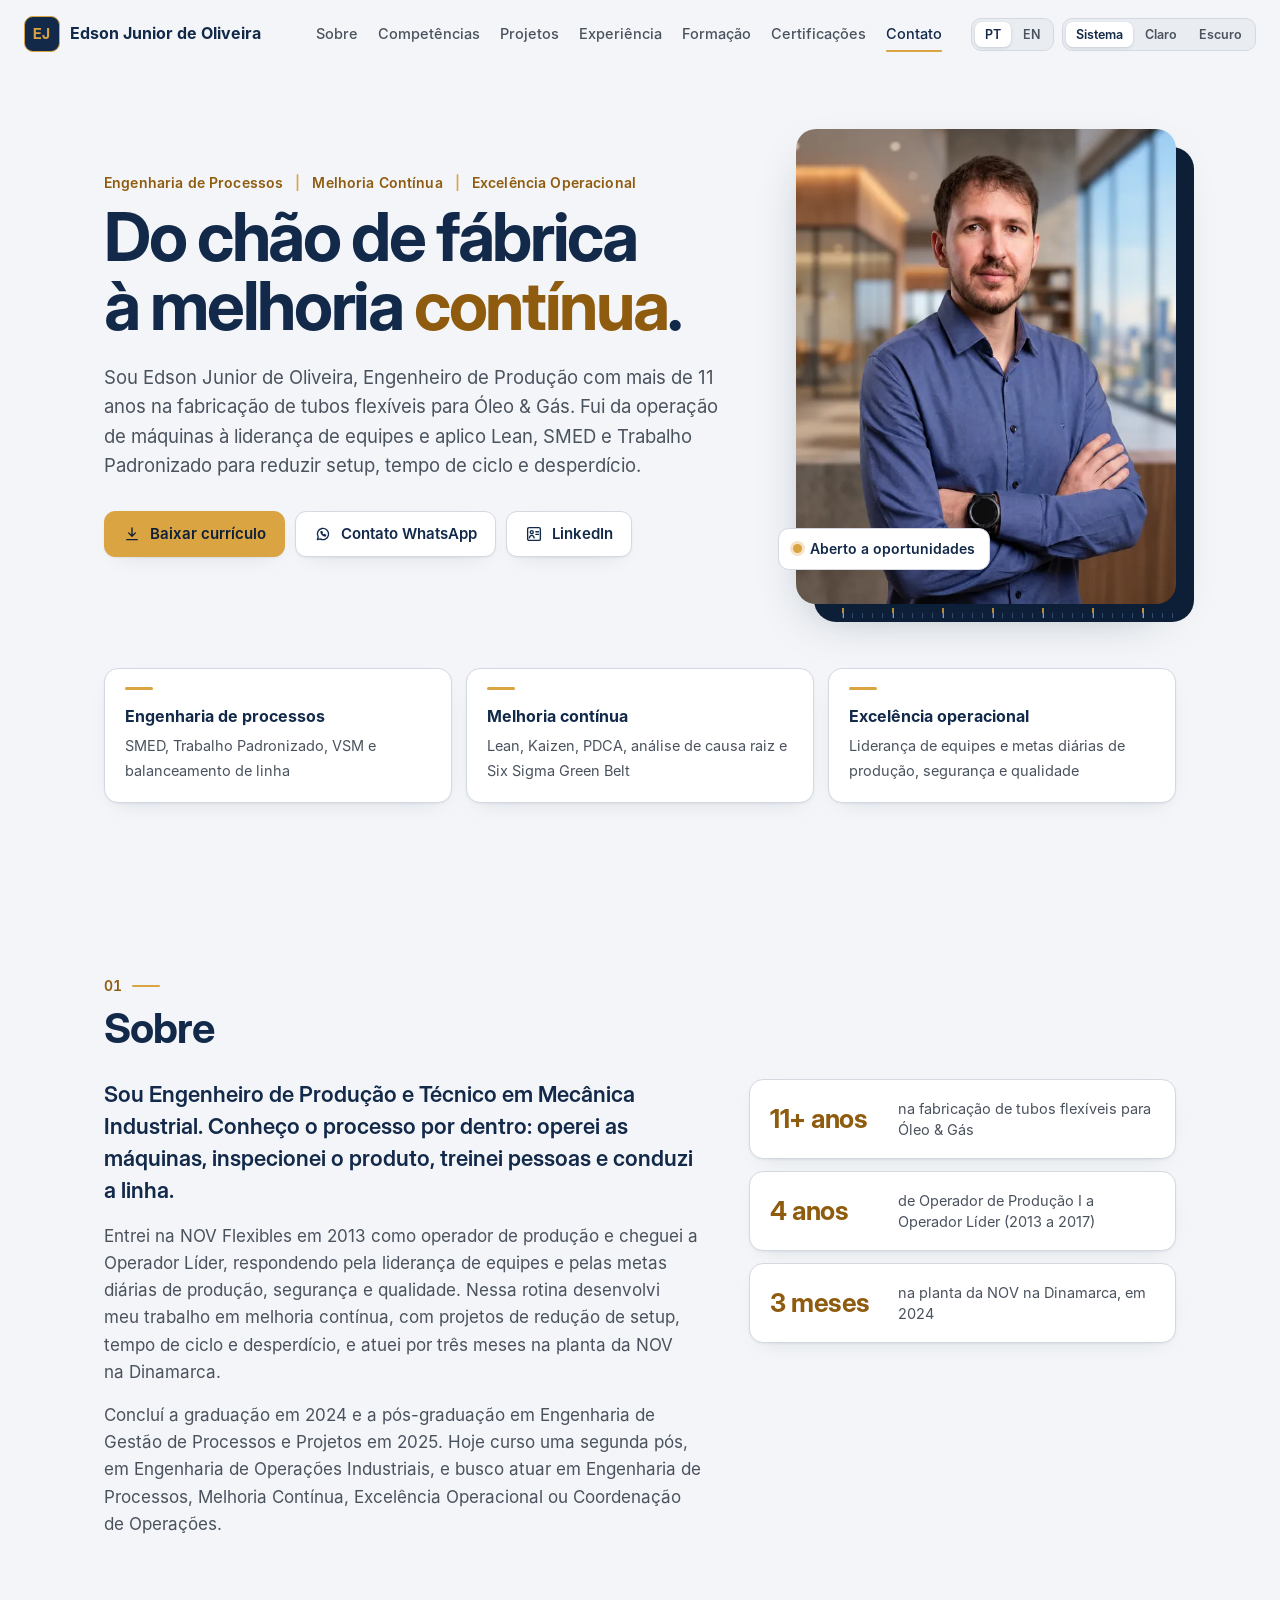
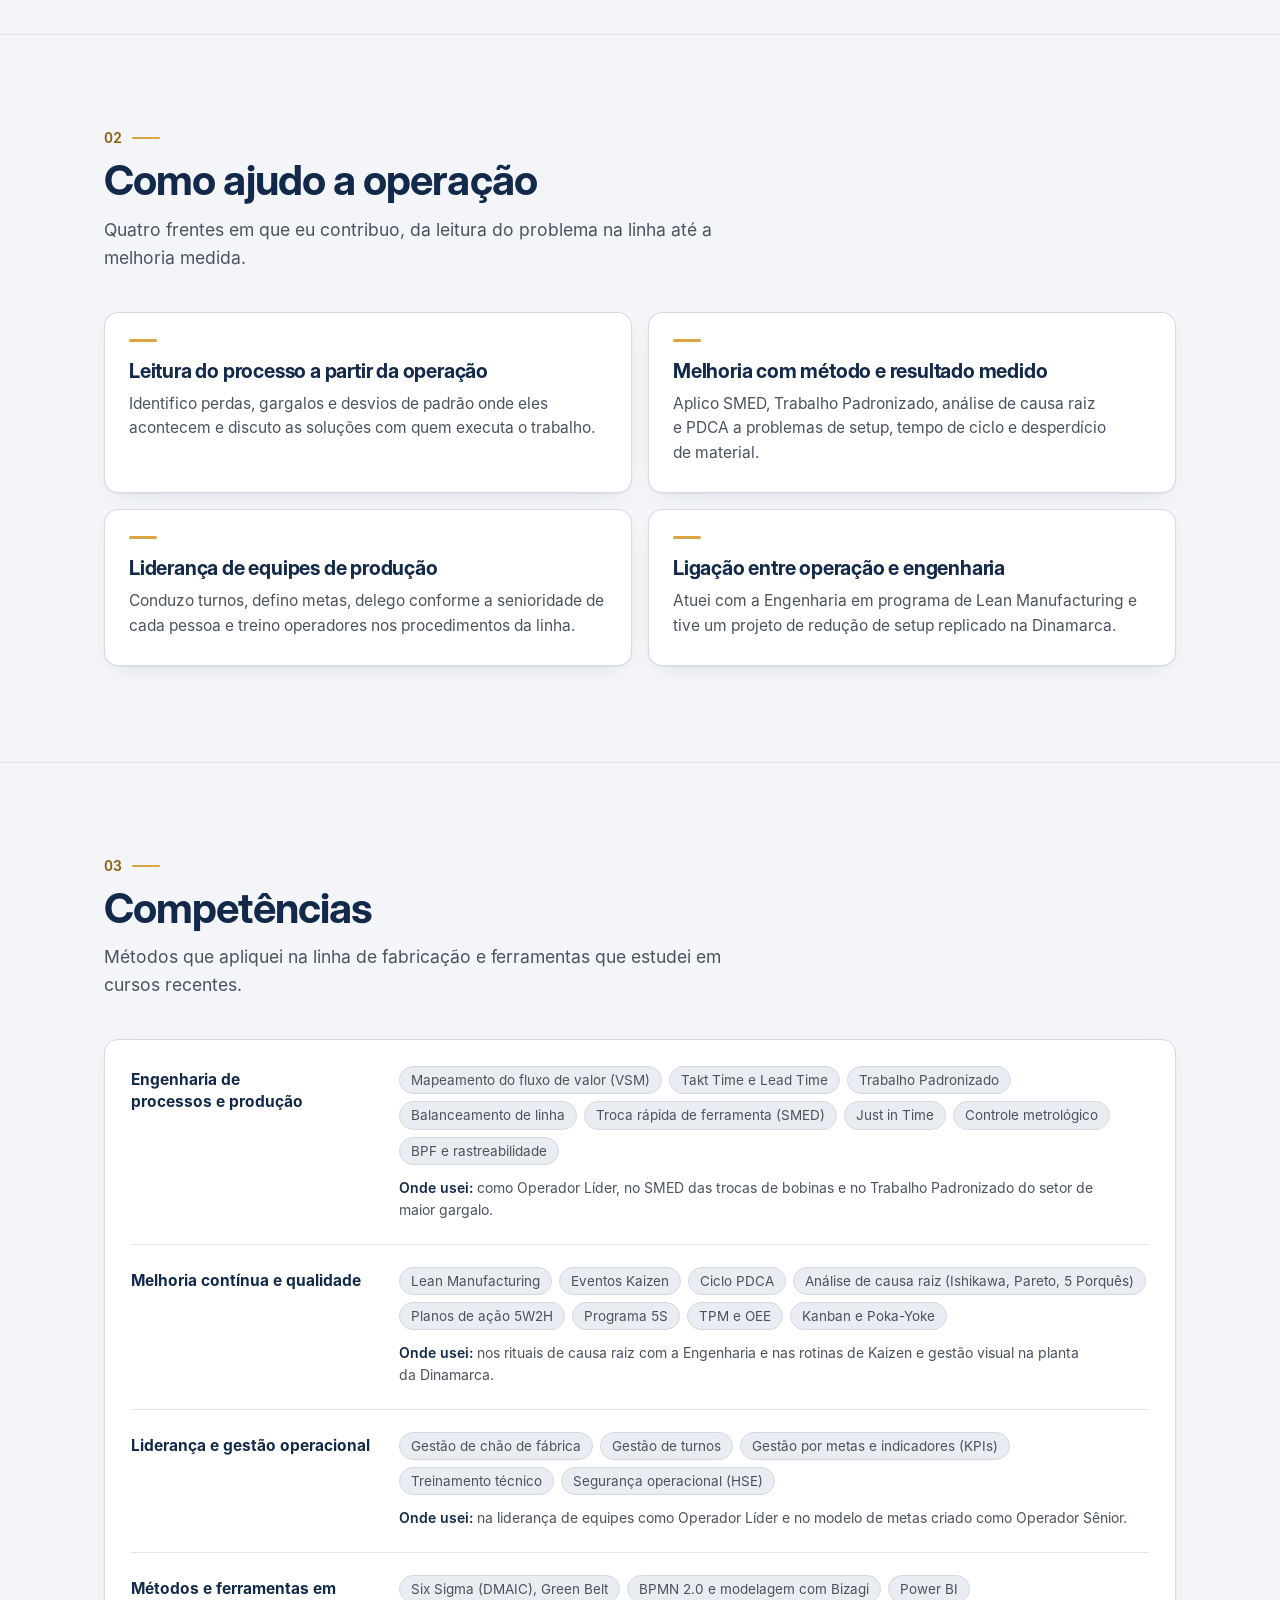
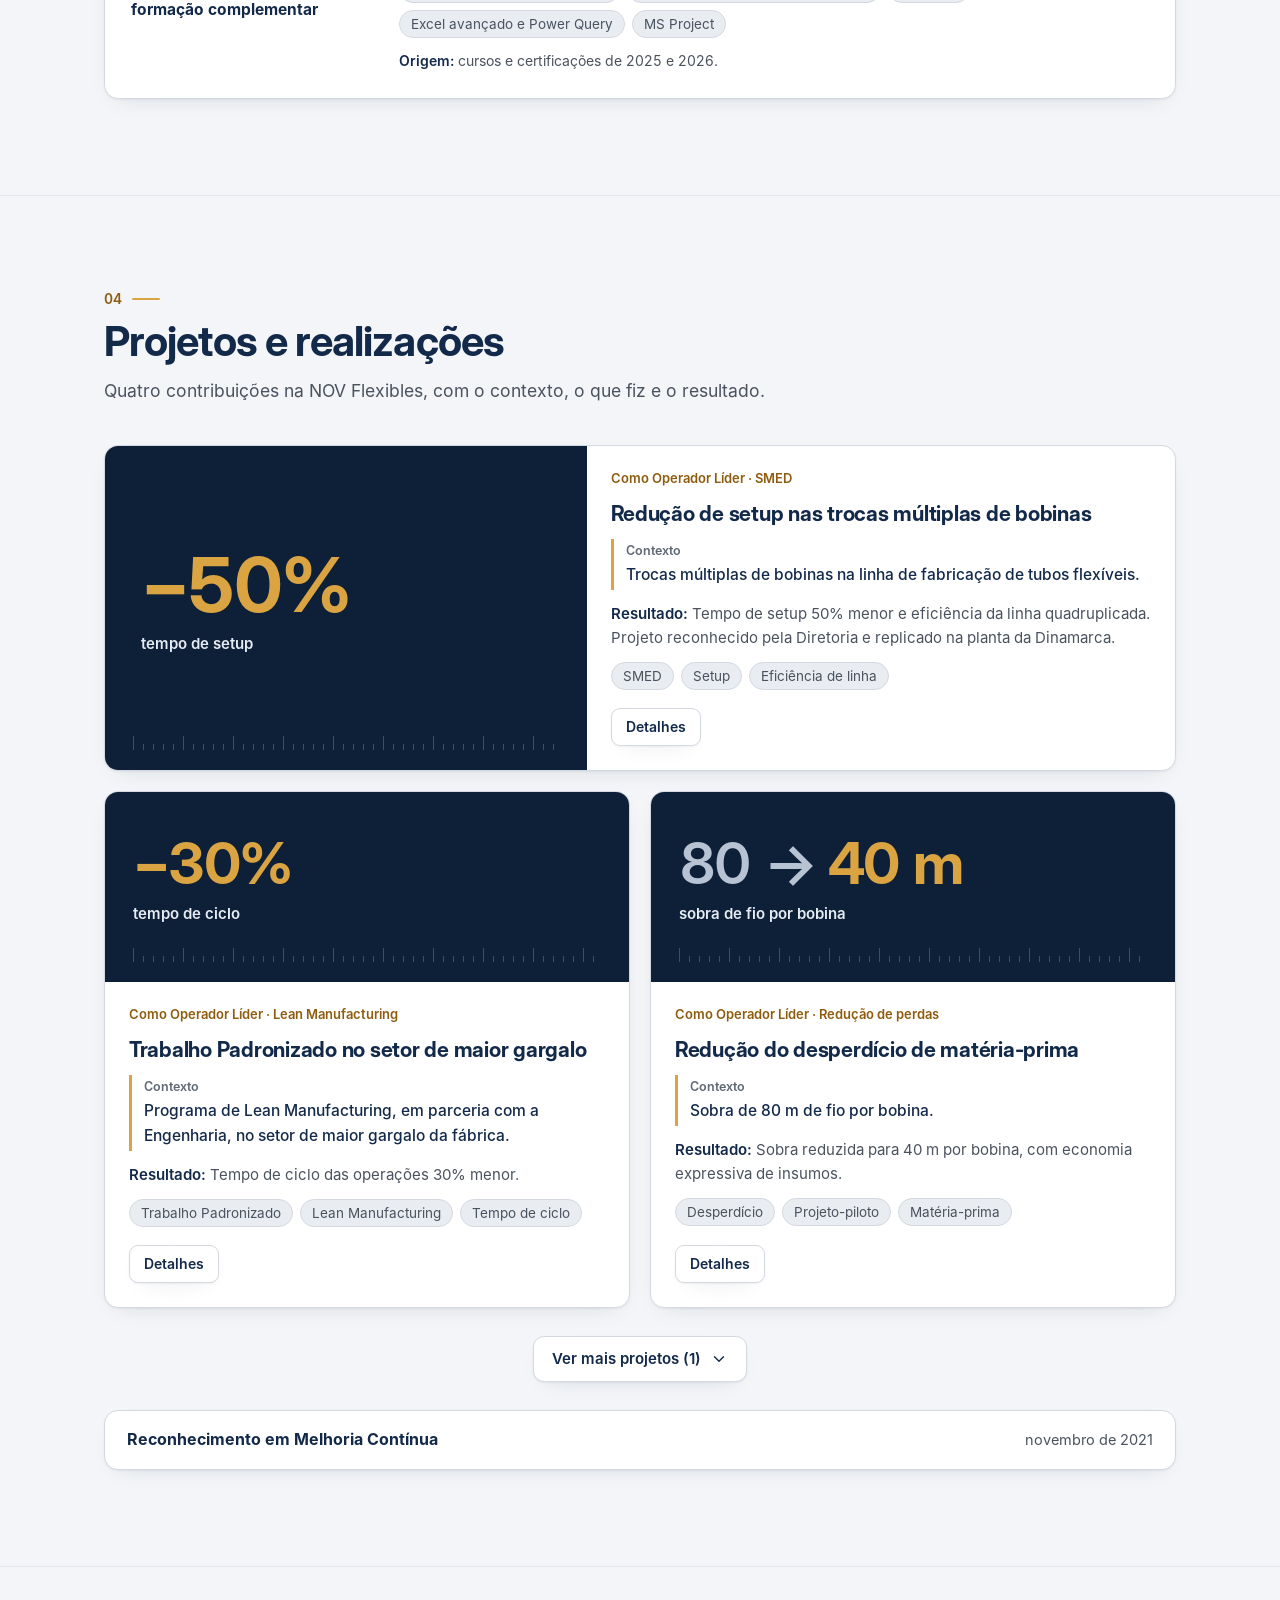
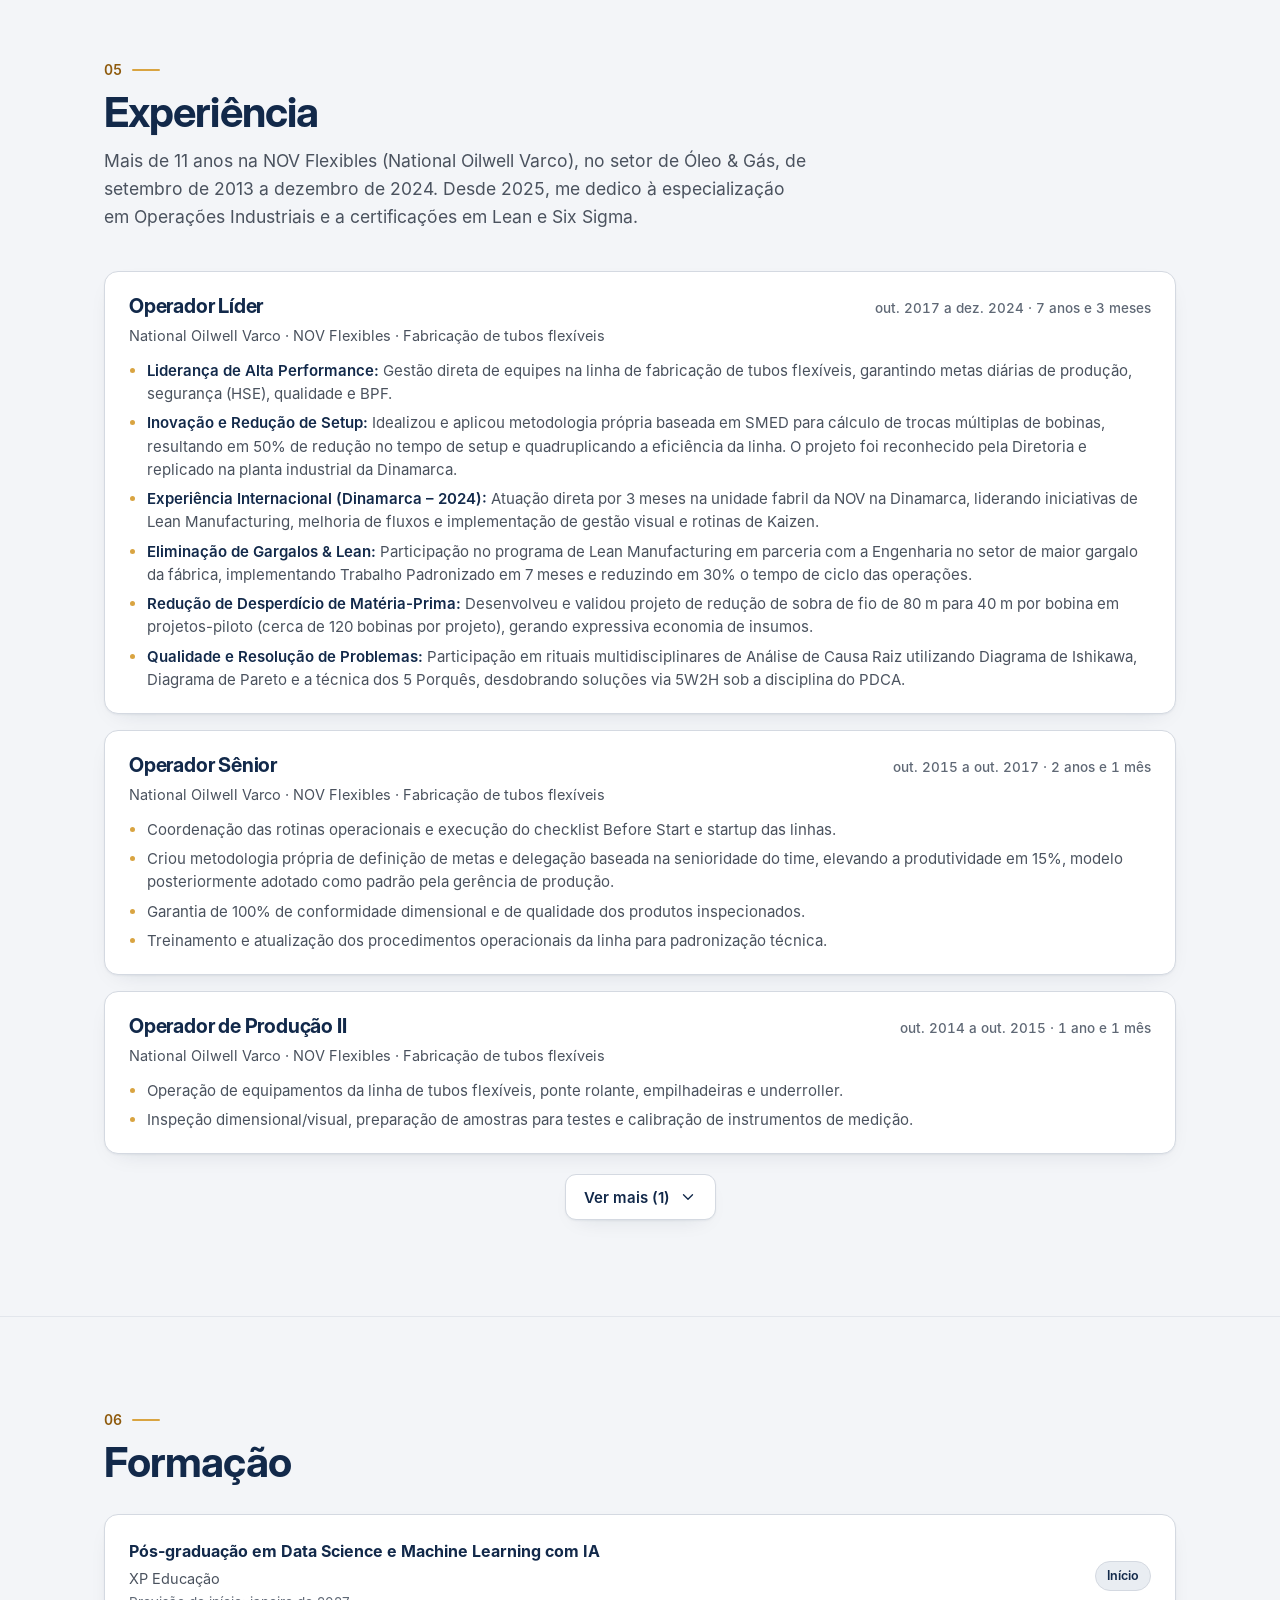
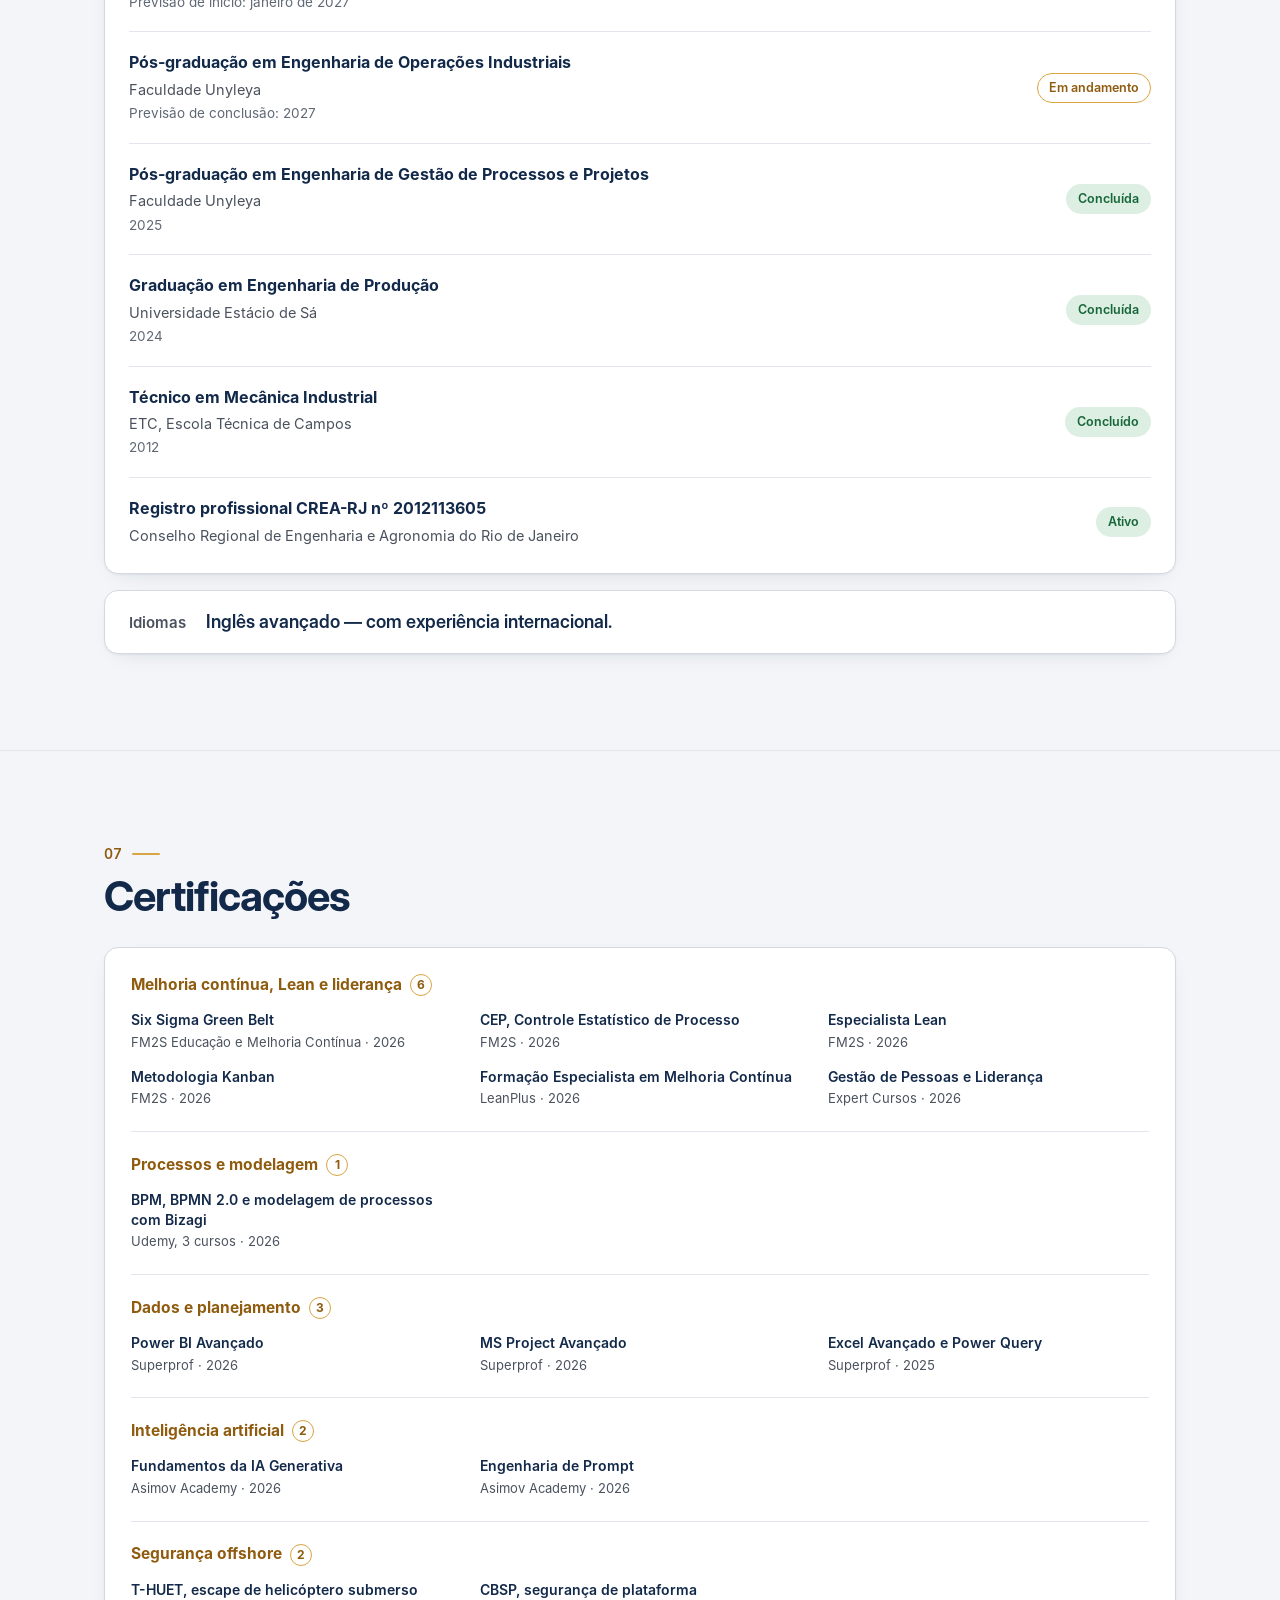
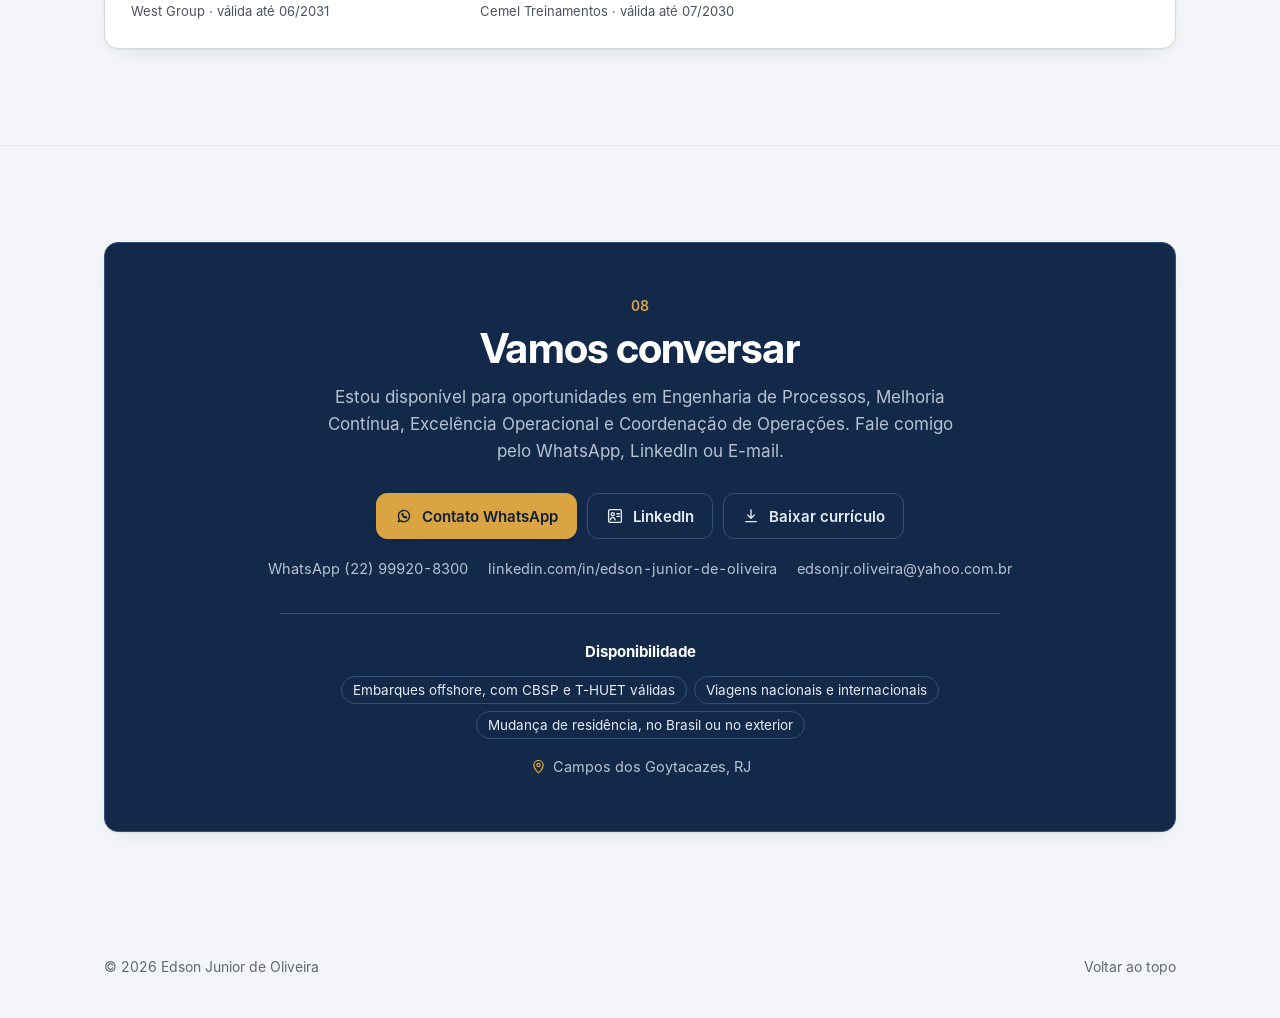
==== commit 1429b40a: "Volta a tipografia anterior (Inter) Desfaz a troca para IBM Plex Sans e IBM Plex Mono: restaura as f" ====
--- a/index.html
+++ b/index.html
@@ -21,10 +21,8 @@
 <meta property="og:image:height" content="630">
 <meta name="twitter:card" content="summary_large_image">
 
-<!-- Fontes: IBM Plex Sans (títulos e texto) e IBM Plex Mono (números, datas, rótulos e etiquetas) -->
-<link rel="preconnect" href="https://fonts.googleapis.com">
-<link rel="preconnect" href="https://fonts.gstatic.com" crossorigin>
-<link rel="stylesheet" href="https://fonts.googleapis.com/css2?family=IBM+Plex+Mono:wght@400;500&amp;family=IBM+Plex+Sans:wght@400;500;600&amp;display=swap">
+<link rel="preload" href="assets/fonts/InterDisplay-Bold.woff" as="font" type="font/woff" crossorigin>
+<link rel="preload" href="assets/fonts/Inter-Regular.woff" as="font" type="font/woff" crossorigin>
 <link rel="stylesheet" href="assets/css/styles.css">
 <script>
   /* aplica o tema e o idioma salvos antes da primeira pintura, para a tela não piscar */
--- a/assets/css/styles.css
+++ b/assets/css/styles.css
@@ -1,6 +1,13 @@
 /* Portfólio — Edson Junior de Oliveira
    Cores do portfólio: azul-marinho, grafite e branco, com dourado como destaque.
    Tema claro e escuro; "Sistema" segue o aparelho. */
+
+@font-face { font-family: "Inter"; font-weight: 400; font-style: normal; font-display: swap; src: url("../fonts/Inter-Regular.woff") format("woff"); }
+@font-face { font-family: "Inter"; font-weight: 500; font-style: normal; font-display: swap; src: url("../fonts/Inter-Medium.woff") format("woff"); }
+@font-face { font-family: "Inter"; font-weight: 600; font-style: normal; font-display: swap; src: url("../fonts/Inter-SemiBold.woff") format("woff"); }
+@font-face { font-family: "Inter"; font-weight: 700; font-style: normal; font-display: swap; src: url("../fonts/Inter-Bold.woff") format("woff"); }
+@font-face { font-family: "Inter Display"; font-weight: 600; font-style: normal; font-display: swap; src: url("../fonts/InterDisplay-SemiBold.woff") format("woff"); }
+@font-face { font-family: "Inter Display"; font-weight: 700; font-style: normal; font-display: swap; src: url("../fonts/InterDisplay-Bold.woff") format("woff"); }
 
 /* ---------- cores: tema claro ---------- */
 :root {
@@ -26,8 +33,8 @@
   --on-navy-2: #B7C3D2;
   --shadow: 0 1px 2px rgba(14, 32, 56, .05), 0 8px 24px -14px rgba(14, 32, 56, .18);
   --shadow-lg: 0 22px 50px -22px rgba(14, 32, 56, .45);
-  --font-sans: "IBM Plex Sans", "Helvetica Neue", Arial, sans-serif;
-  --font-mono: "IBM Plex Mono", ui-monospace, "SFMono-Regular", Menlo, Consolas, monospace;
+  --sans: "Inter", "Helvetica Neue", Arial, sans-serif;
+  --display: "Inter Display", "Inter", "Helvetica Neue", Arial, sans-serif;
   --r: 14px;
   --wrap: 1120px;
   color-scheme: light;
@@ -55,14 +62,13 @@
 *, *::before, *::after { box-sizing: border-box; }
 html { scroll-behavior: smooth; scroll-padding-top: 84px; -webkit-text-size-adjust: 100%; }
 body {
-  margin: 0; background: var(--bg); color: var(--text); font: 400 16px/1.65 var(--font-sans);
+  margin: 0; background: var(--bg); color: var(--text); font: 400 16px/1.6 var(--sans);
   -webkit-font-smoothing: antialiased; text-rendering: optimizeLegibility; overflow-x: hidden;
 }
 body.modal-open { overflow: hidden; }
 ::selection { background: var(--accent); color: var(--accent-ink); }
 a { color: inherit; text-decoration: none; }
-h1, h2, h3, h4 { margin: 0; text-wrap: balance; color: var(--ink); font-weight: 600; }
-b, strong { font-weight: 600; }
+h1, h2, h3, h4 { margin: 0; text-wrap: balance; color: var(--ink); }
 p { margin: 0; text-wrap: pretty; }
 img { max-width: 100%; height: auto; display: block; }
 ul, ol { margin: 0; padding: 0; list-style: none; }
@@ -83,11 +89,11 @@
 .header.scrolled { border-bottom-color: var(--line); }
 .header .wrap { max-width: 1280px; }
 .header-in { display: flex; align-items: center; gap: 20px; height: 68px; }
-.brand { display: flex; align-items: center; gap: 10px; font-weight: 600; font-size: 16px; color: var(--ink); white-space: nowrap; }
+.brand { display: flex; align-items: center; gap: 10px; font-weight: 700; font-size: 16px; color: var(--ink); white-space: nowrap; }
 .brand-mark {
   width: 36px; height: 36px; border-radius: 9px; display: grid; place-items: center;
   background: var(--navy-2); color: var(--accent); border: 1.5px solid var(--accent);
-  font: 600 14px/1 var(--font-sans); letter-spacing: .02em;
+  font: 700 14px/1 var(--display); letter-spacing: .02em;
 }
 .nav { display: flex; gap: 2px; margin-left: auto; }
 .nav a { position: relative; white-space: nowrap; padding: 7px 9px; border-radius: 8px; font-size: 14.5px; font-weight: 500; color: var(--ink-2); transition: color .15s, background-color .15s; }
@@ -96,14 +102,14 @@
 .nav a.active::after { content: ""; position: absolute; left: 9px; right: 9px; bottom: 1px; height: 2px; border-radius: 2px; background: var(--accent); }
 .controls { display: flex; gap: 8px; align-items: center; }
 .seg { display: inline-flex; background: var(--surface-2); border: 1px solid var(--line); border-radius: 10px; padding: 3px; gap: 2px; }
-.seg button { border: 0; background: none; padding: 5px 10px; border-radius: 7px; cursor: pointer; font: 600 12.5px var(--font-sans); color: var(--ink-2); }
+.seg button { border: 0; background: none; padding: 5px 10px; border-radius: 7px; cursor: pointer; font: 600 12.5px var(--sans); color: var(--ink-2); }
 .seg button[aria-pressed="true"] { background: var(--surface); color: var(--ink); box-shadow: 0 1px 3px rgba(14, 32, 56, .16); }
 .seg button:hover:not([aria-pressed="true"]) { color: var(--ink); }
 
 /* ---------- botões ---------- */
 .btn {
   display: inline-flex; align-items: center; justify-content: center; gap: 9px; min-height: 46px; padding: 0 18px;
-  border-radius: 11px; font: 600 15px/1 var(--font-sans); border: 1px solid var(--line); background: var(--surface); color: var(--ink);
+  border-radius: 11px; font: 600 15px/1 var(--sans); border: 1px solid var(--line); background: var(--surface); color: var(--ink);
   cursor: pointer; white-space: nowrap; box-shadow: var(--shadow);
   transition: transform .15s, background-color .15s, border-color .15s, color .15s;
 }
@@ -118,9 +124,9 @@
 /* ---------- seções ---------- */
 .section { padding: 96px 0; }
 .section + .section { border-top: 1px solid var(--line-2); }
-.eyebrow { display: flex; align-items: center; gap: 10px; margin: 0 0 12px; font: 500 13px/1 var(--font-mono); letter-spacing: .06em; color: var(--accent-text); font-variant-numeric: tabular-nums; }
+.eyebrow { display: flex; align-items: center; gap: 10px; margin: 0 0 12px; font: 600 14px/1 var(--sans); color: var(--accent-text); font-variant-numeric: tabular-nums; }
 .eyebrow:not(.kicker)::after { content: ""; width: 28px; height: 2px; border-radius: 2px; background: var(--accent); }
-.h2 { font: 600 clamp(1.9rem, 3.6vw, 2.6rem)/1.12 var(--font-sans); letter-spacing: -.01em; margin: 0 0 12px; }
+.h2 { font: 700 clamp(1.9rem, 3.6vw, 2.6rem)/1.12 var(--display); letter-spacing: -.022em; margin: 0 0 12px; }
 .lead { color: var(--ink-2); font-size: 17.5px; max-width: 64ch; margin: 0 0 40px; }
 .card { background: var(--surface); border: 1px solid var(--line); border-radius: var(--r); box-shadow: var(--shadow); }
 
@@ -131,10 +137,10 @@
 /* ---------- abertura ---------- */
 .hero { padding: 60px 0 80px; }
 .hero-grid { display: grid; grid-template-columns: minmax(0, 1.25fr) minmax(0, .75fr); gap: 56px; align-items: center; }
-.kicker { flex-wrap: wrap; gap: 6px 12px; font-size: 13px; line-height: 1.4; letter-spacing: .04em; }
+.kicker { flex-wrap: wrap; gap: 6px 12px; font-size: 14px; letter-spacing: .01em; }
 .kicker .kg { white-space: nowrap; }
 .kicker .ksep { color: var(--accent); }
-.hero h1 { font: 600 clamp(2.5rem, 5.6vw, 4.2rem)/1.05 var(--font-sans); letter-spacing: -.01em; margin: 6px 0 22px; }
+.hero h1 { font: 700 clamp(2.5rem, 5.6vw, 4.2rem)/1.03 var(--display); letter-spacing: -.035em; margin: 6px 0 22px; }
 .hero h1 em { font-style: normal; color: var(--accent-text); }
 .hero-intro { font-size: 18.5px; color: var(--ink-2); max-width: 56ch; margin: 0 0 30px; }
 .hero-actions { display: flex; flex-wrap: wrap; gap: 10px; }
@@ -162,23 +168,23 @@
 .highlight { padding: 18px 20px; }
 .highlight i { display: block; width: 28px; height: 3px; border-radius: 3px; background: var(--accent); margin-bottom: 14px; }
 .highlight b { display: block; font-size: 16px; color: var(--ink); margin-bottom: 3px; }
-.highlight span { color: var(--ink-2); font-size: 14.5px; line-height: 1.6; }
+.highlight span { color: var(--ink-2); font-size: 14.5px; line-height: 1.5; }
 
 /* ---------- sobre ---------- */
 .about-grid { display: grid; grid-template-columns: minmax(0, 1.4fr) minmax(0, 1fr); gap: 48px; align-items: start; margin-top: 28px; }
 .about-text { display: grid; gap: 16px; }
 .about-text p { color: var(--ink-2); font-size: 17px; }
-.about-text p:first-child { color: var(--ink); font: 500 clamp(19px, 2vw, 22px)/1.6 var(--font-sans); }
+.about-text p:first-child { color: var(--ink); font: 500 clamp(19px, 2vw, 22px)/1.45 var(--display); }
 .facts { display: grid; gap: 12px; }
 .fact { padding: 18px 20px; display: grid; grid-template-columns: 112px minmax(0, 1fr); gap: 16px; align-items: center; }
-.fact b { font: 500 24px/1.1 var(--font-mono); letter-spacing: -.01em; color: var(--accent-text); }
-.fact span { color: var(--ink-2); font-size: 14.5px; line-height: 1.6; }
+.fact b { font: 700 26px/1.1 var(--display); letter-spacing: -.02em; color: var(--accent-text); }
+.fact span { color: var(--ink-2); font-size: 14.5px; line-height: 1.45; }
 
 /* ---------- como ajudo ---------- */
 .value-grid { display: grid; grid-template-columns: repeat(2, minmax(0, 1fr)); gap: 16px; }
 .value { padding: 26px 24px; }
 .value i { display: block; width: 28px; height: 3px; border-radius: 3px; background: var(--accent); }
-.value h3 { font: 600 20px/1.3 var(--font-sans); letter-spacing: -.005em; margin: 16px 0 8px; }
+.value h3 { font: 700 20px/1.3 var(--display); letter-spacing: -.01em; margin: 16px 0 8px; }
 .value p { color: var(--ink-2); font-size: 15.5px; }
 
 /* ---------- competências ---------- */
@@ -187,7 +193,7 @@
 .skill-row:last-child { border-bottom: 0; }
 .skill-row h3 { font-size: 15.5px; line-height: 1.4; padding-top: 3px; }
 .chips { display: flex; flex-wrap: wrap; gap: 7px; }
-.chip { font: 500 12.5px/1.4 var(--font-mono); letter-spacing: .04em; padding: 4px 11px; border-radius: 999px; background: var(--surface-2); border: 1px solid var(--line); color: var(--ink-2); }
+.chip { font-size: 13.5px; line-height: 1.35; padding: 4px 11px; border-radius: 999px; background: var(--surface-2); border: 1px solid var(--line); color: var(--ink-2); }
 .skill-note { margin-top: 12px; font-size: 14px; color: var(--ink-2); }
 .skill-note b { color: var(--ink); font-weight: 600; }
 
@@ -208,28 +214,28 @@
     repeating-linear-gradient(to right, var(--navy-line) 0 1px, transparent 1px 10px) left bottom / 100% 6px no-repeat,
     repeating-linear-gradient(to right, var(--navy-line) 0 1px, transparent 1px 50px) left bottom / 100% 14px no-repeat;
 }
-.figure { display: flex; flex-wrap: wrap; align-items: baseline; gap: 4px 12px; font: 500 clamp(42px, 4.8vw, 56px)/1 var(--font-mono); letter-spacing: -.02em; color: var(--accent); font-variant-numeric: tabular-nums; }
-.figure.big { font-size: clamp(50px, 6vw, 72px); }
-.figure .fig-before { color: var(--on-navy-2); font-weight: 400; }
-.figure small { flex-basis: 100%; font: 500 13px/1.4 var(--font-mono); letter-spacing: .04em; color: var(--on-navy); margin-top: 8px; }
+.figure { display: flex; flex-wrap: wrap; align-items: baseline; gap: 4px 12px; font: 700 clamp(44px, 5vw, 58px)/1 var(--display); letter-spacing: -.03em; color: var(--accent); font-variant-numeric: tabular-nums; }
+.figure.big { font-size: clamp(52px, 6.4vw, 76px); }
+.figure .fig-before { color: var(--on-navy-2); font-weight: 600; }
+.figure small { flex-basis: 100%; font: 600 15px/1.3 var(--sans); letter-spacing: 0; color: var(--on-navy); margin-top: 8px; }
 .project-body { padding: 22px 24px 24px; display: flex; flex-direction: column; gap: 12px; flex: 1; }
-.project-cat { font: 500 12.5px/1.4 var(--font-mono); letter-spacing: .04em; color: var(--accent-text); }
-.project h3 { font: 600 21px/1.25 var(--font-sans); letter-spacing: -.005em; }
+.project-cat { font-size: 13px; font-weight: 600; color: var(--accent-text); }
+.project h3 { font: 700 21px/1.25 var(--display); letter-spacing: -.012em; }
 .question { border-left: 3px solid var(--accent); padding: 2px 0 2px 12px; color: var(--ink); font-size: 15.5px; font-weight: 500; }
-.question small { display: block; font: 500 11.5px/1.4 var(--font-mono); letter-spacing: .06em; color: var(--muted); margin-bottom: 2px; }
+.question small { display: block; font-size: 12.5px; font-weight: 600; color: var(--muted); margin-bottom: 2px; }
 .project p.desc { color: var(--ink-2); font-size: 15px; }
 .project p.desc b { color: var(--ink); font-weight: 600; }
 .project-foot { margin-top: auto; padding-top: 6px; display: flex; flex-wrap: wrap; gap: 8px; }
 .more-projects { display: flex; justify-content: center; margin-top: 28px; }
 .recognition { margin-top: 28px; padding: 16px 22px; display: flex; flex-wrap: wrap; justify-content: space-between; align-items: baseline; gap: 6px 16px; }
 .recognition b { color: var(--ink); }
-.recognition span { color: var(--ink-2); font: 500 13px/1.4 var(--font-mono); letter-spacing: .04em; }
+.recognition span { color: var(--ink-2); font-size: 14.5px; }
 
 /* detalhes do projeto */
 .modal { width: min(680px, calc(100% - 32px)); max-height: calc(100vh - 40px); overflow-y: auto; padding: 30px 30px 26px; color: var(--text); box-shadow: var(--shadow-lg); }
 .modal::backdrop { background: rgba(8, 20, 38, .6); }
 .modal[open] { animation: fade .18s ease; }
-.modal h3 { font: 600 25px/1.2 var(--font-sans); letter-spacing: -.005em; margin: 6px 48px 18px 0; }
+.modal h3 { font: 700 25px/1.2 var(--display); letter-spacing: -.015em; margin: 6px 48px 18px 0; }
 .modal h4 { font-size: 15px; margin: 22px 0 6px; }
 .modal p { color: var(--ink-2); }
 .modal .chips { margin-top: 22px; }
@@ -243,11 +249,11 @@
 .exp-list { display: grid; gap: 16px; }
 .exp { padding: 22px 24px; }
 .exp-head { display: flex; flex-wrap: wrap; justify-content: space-between; align-items: baseline; gap: 4px 16px; }
-.exp-head h3 { font: 600 20px/1.2 var(--font-sans); letter-spacing: -.005em; }
-.role-sub { display: block; margin-top: 5px; font: 500 12.5px/1.3 var(--font-mono); letter-spacing: .04em; color: var(--accent-text); }
-.exp-head small { color: var(--muted); font: 500 12.5px/1.4 var(--font-mono); letter-spacing: .04em; font-variant-numeric: tabular-nums; }
+.exp-head h3 { font: 700 20px/1.2 var(--display); letter-spacing: -.01em; }
+.role-sub { display: block; margin-top: 5px; font: 600 13px/1.3 var(--sans); letter-spacing: .01em; color: var(--accent-text); }
+.exp-head small { color: var(--muted); font-size: 13.5px; font-weight: 500; font-variant-numeric: tabular-nums; }
 .exp-meta { margin: 4px 0 12px; color: var(--ink-2); font-size: 14.5px; }
-.exp ul { list-style: disc; padding-left: 18px; display: grid; gap: 6px; color: var(--ink-2); font-size: 15px; line-height: 1.65; }
+.exp ul { list-style: disc; padding-left: 18px; display: grid; gap: 6px; color: var(--ink-2); font-size: 15px; line-height: 1.55; }
 .exp ul li::marker { color: var(--accent); }
 .exp ul li b { color: var(--ink); font-weight: 600; }
 .collapsible.always:not(.open) .extra { display: none; }
@@ -262,24 +268,24 @@
 .degree:last-child { border-bottom: 0; }
 .degree b { font-size: 16px; color: var(--ink); }
 .degree span { color: var(--ink-2); font-size: 14.5px; grid-column: 1; }
-.degree small { color: var(--muted); font: 500 12.5px/1.5 var(--font-mono); letter-spacing: .04em; grid-column: 1; }
-.status { font-style: normal; grid-row: 1 / span 3; grid-column: 2; font-size: 12px; font-weight: 500; padding: 4px 11px; border-radius: 999px; white-space: nowrap; border: 1px solid var(--accent); color: var(--accent-text); background: transparent; font-family: var(--font-mono); letter-spacing: .04em; }
+.degree small { color: var(--muted); font-size: 13.5px; grid-column: 1; }
+.status { font-style: normal; grid-row: 1 / span 3; grid-column: 2; font-size: 12.5px; font-weight: 600; padding: 4px 11px; border-radius: 999px; white-space: nowrap; border: 1px solid var(--accent); color: var(--accent-text); background: transparent; }
 .status.done { border-color: transparent; background: var(--ok-bg); color: var(--ok); }
 .status.upcoming { border-color: var(--line); background: var(--surface-2); color: var(--ink); }
 .lang { margin-top: 16px; padding: 18px 24px; display: flex; flex-wrap: wrap; align-items: baseline; gap: 4px 20px; }
 .lang h3 { font-size: 15px; color: var(--ink-2); font-weight: 600; }
-.lang p { font: 600 18px/1.4 var(--font-sans); color: var(--ink); }
+.lang p { font: 600 18px/1.4 var(--display); color: var(--ink); }
 
 /* ---------- certificações ---------- */
 .certs { padding: 4px 26px; margin-top: 28px; }
 .cert-group { padding: 22px 0; border-bottom: 1px solid var(--line-2); }
 .cert-group:last-child { border-bottom: 0; }
-.cert-group h3 { display: flex; align-items: center; gap: 8px; margin-bottom: 14px; font-size: 15.5px; line-height: 1.35; font-weight: 600; color: var(--accent-text); }
-.cert-group h3 span { font: 500 11.5px/1 var(--font-mono); min-width: 22px; height: 22px; padding: 0 6px; border-radius: 999px; display: inline-grid; place-items: center; border: 1px solid var(--accent); color: var(--accent-text); }
+.cert-group h3 { display: flex; align-items: center; gap: 8px; margin-bottom: 14px; font-size: 15.5px; line-height: 1.35; font-weight: 700; color: var(--accent-text); }
+.cert-group h3 span { font-size: 12px; font-weight: 700; min-width: 22px; height: 22px; padding: 0 6px; border-radius: 999px; display: inline-grid; place-items: center; border: 1px solid var(--accent); color: var(--accent-text); }
 .cert-list { display: grid; grid-template-columns: repeat(auto-fill, minmax(min(280px, 100%), 1fr)); gap: 14px 28px; }
 .cert-list li { display: grid; gap: 2px; align-content: start; }
 .cert-list b { font-size: 14px; line-height: 1.4; font-weight: 600; color: var(--ink); }
-.cert-list span { font: 500 12px/1.5 var(--font-mono); letter-spacing: .04em; color: var(--ink-2); }
+.cert-list span { font-size: 13px; color: var(--ink-2); }
 
 /* ---------- contato ---------- */
 .contact {
@@ -294,7 +300,7 @@
 .contact-main, .contact-social { display: flex; flex-wrap: wrap; gap: 10px; justify-content: center; }
 .btn.ghost { background: transparent; color: var(--on-navy); border-color: var(--navy-line); box-shadow: none; }
 .btn.ghost:hover { color: #FFFFFF; border-color: var(--accent); background: rgba(217, 164, 65, .08); }
-.contact-lines { margin-top: 18px; display: flex; flex-wrap: wrap; justify-content: center; gap: 4px 20px; font: 500 13px/1.6 var(--font-mono); letter-spacing: .04em; color: var(--on-navy-2); font-variant-numeric: tabular-nums; }
+.contact-lines { margin-top: 18px; display: flex; flex-wrap: wrap; justify-content: center; gap: 4px 20px; font-size: 14.5px; color: var(--on-navy-2); font-variant-numeric: tabular-nums; }
 .contact-avail { margin: 32px auto 0; padding-top: 26px; border-top: 1px solid var(--navy-line); max-width: 720px; }
 .contact-avail h3 { font-size: 15px; color: #FFFFFF; margin-bottom: 12px; }
 .contact-avail .chips { justify-content: center; }
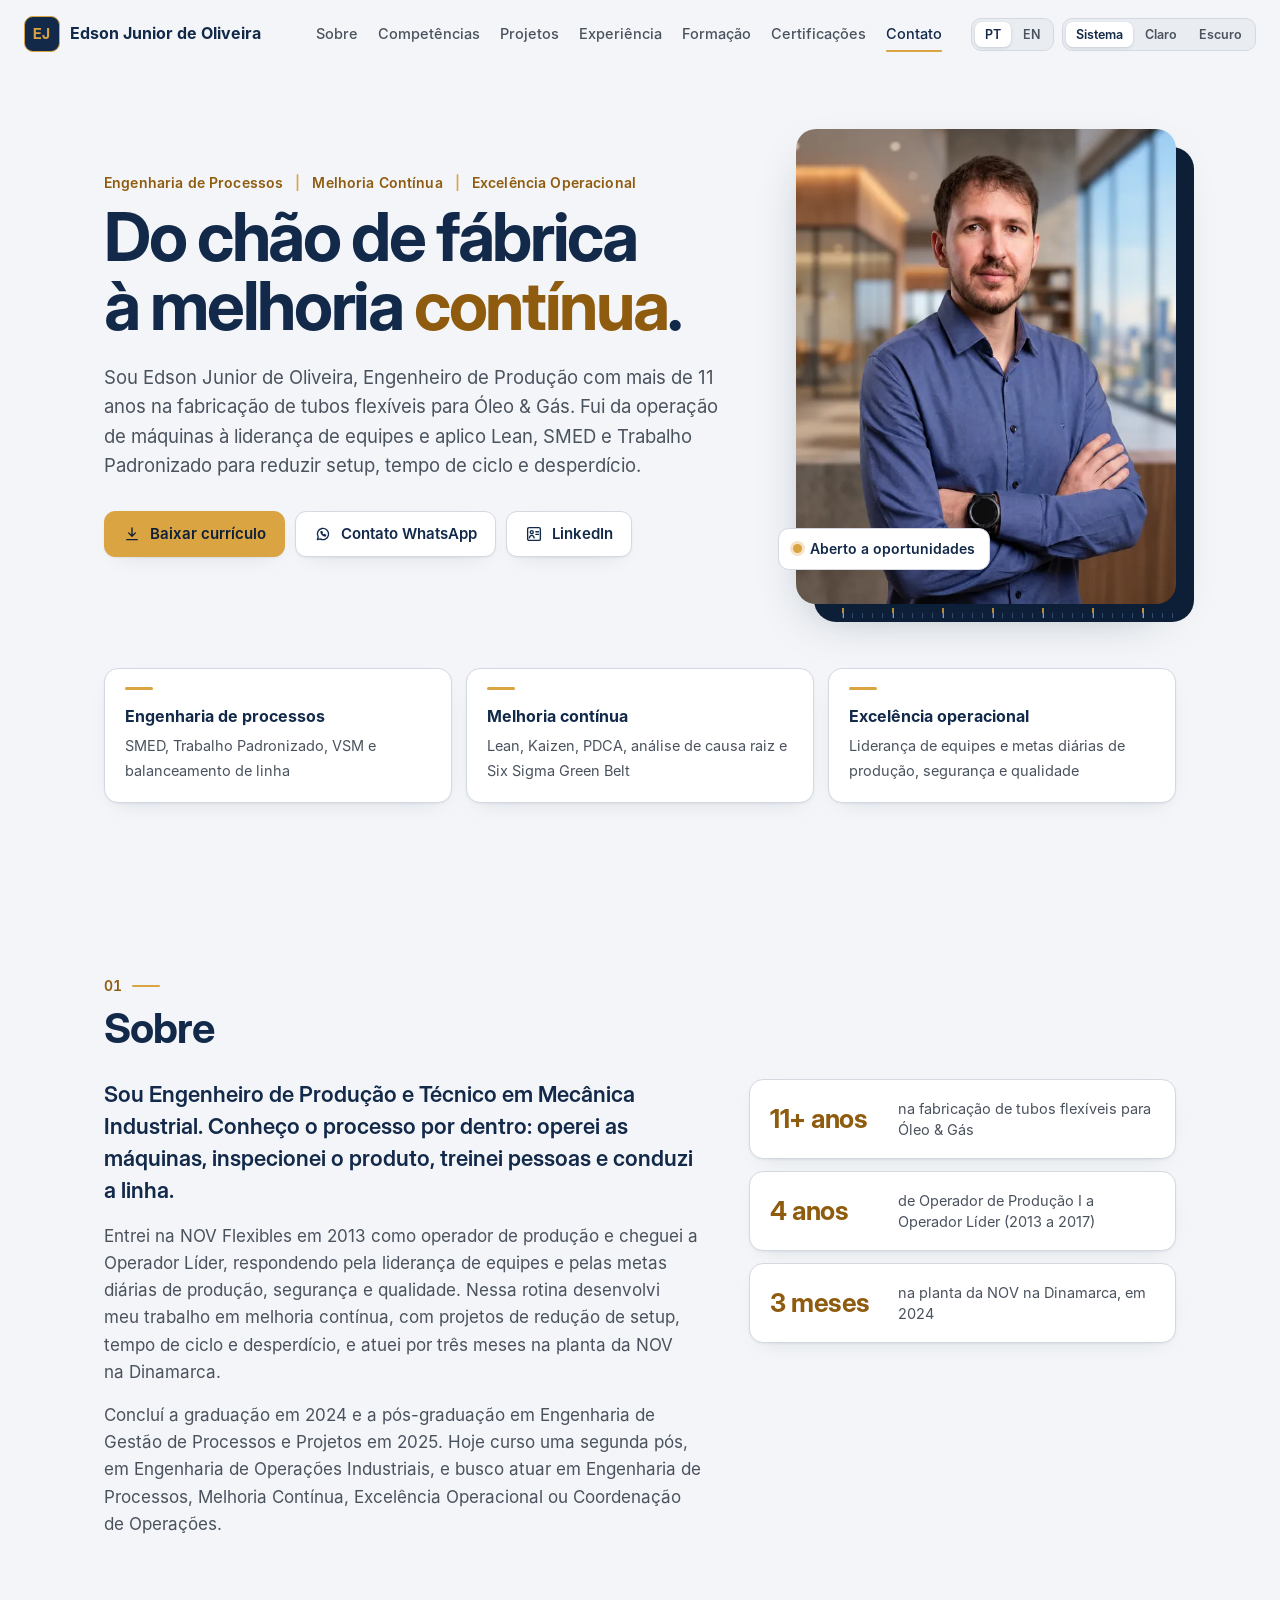
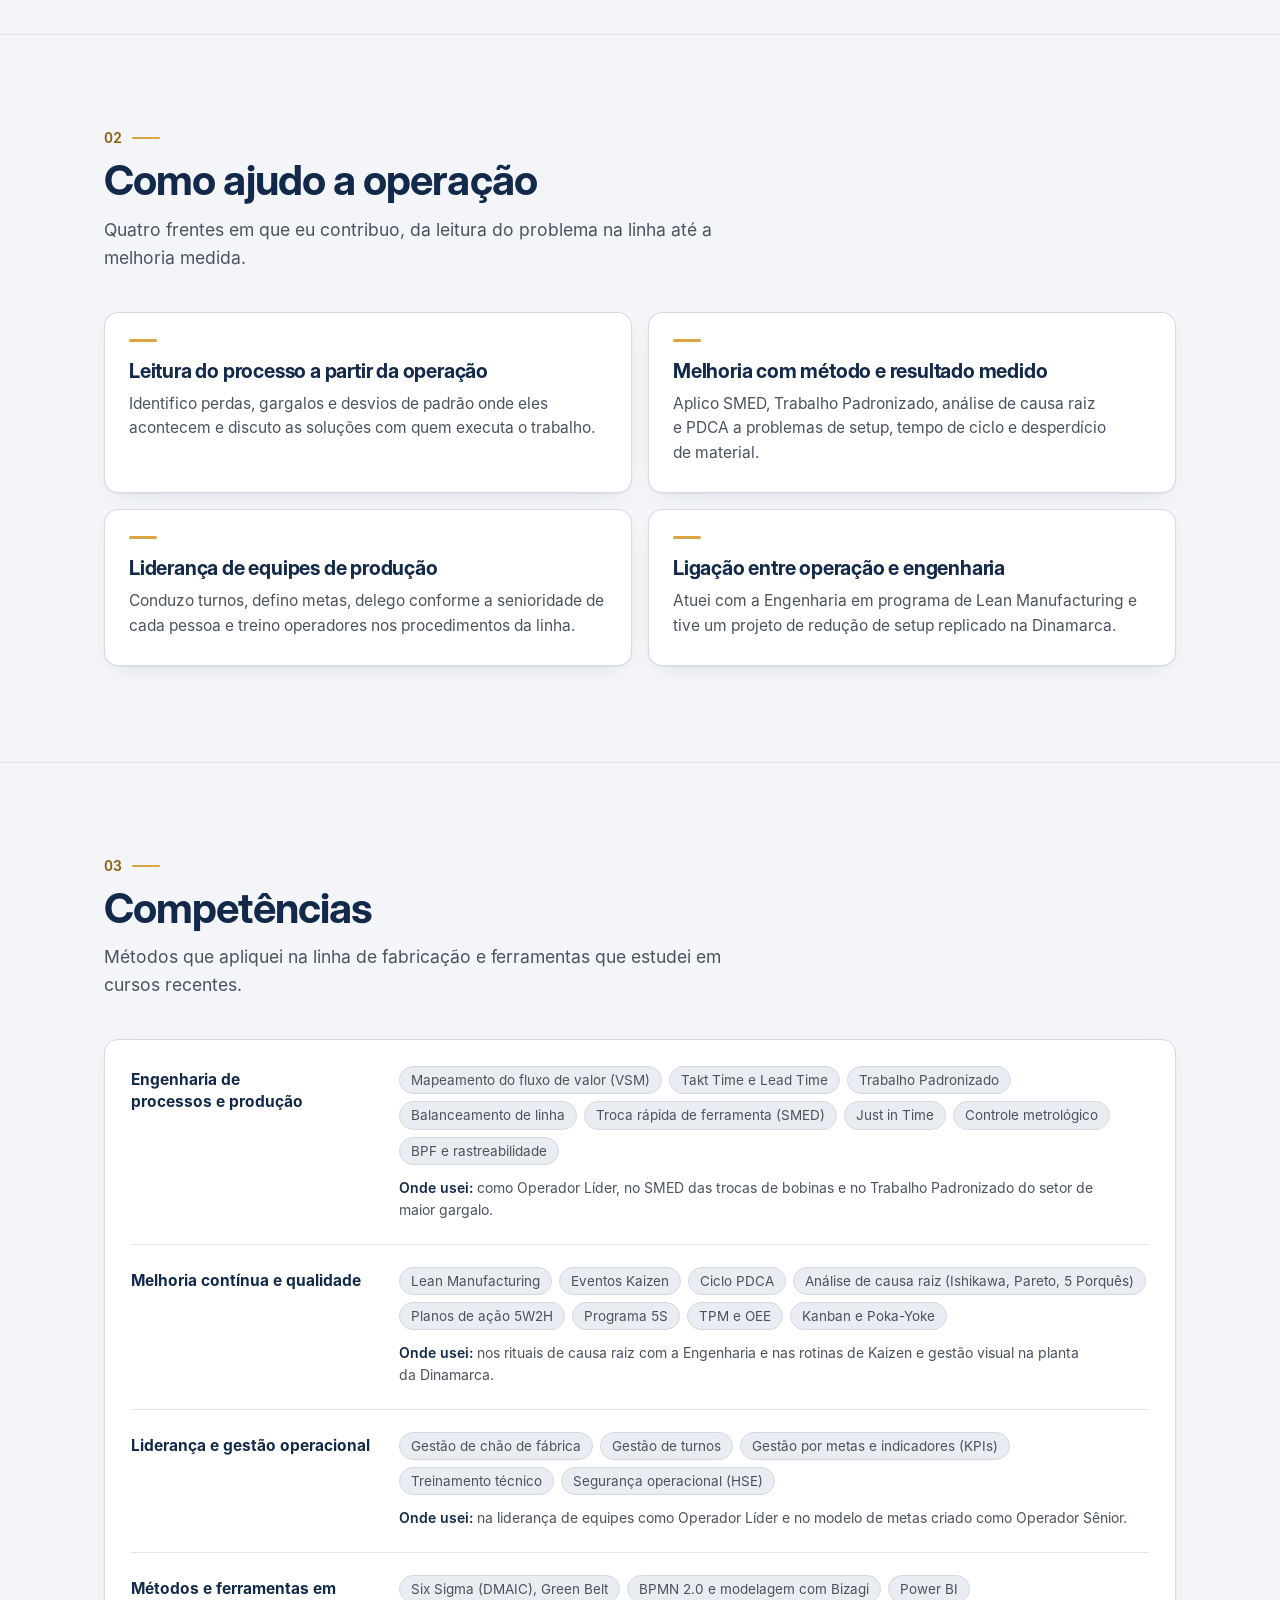
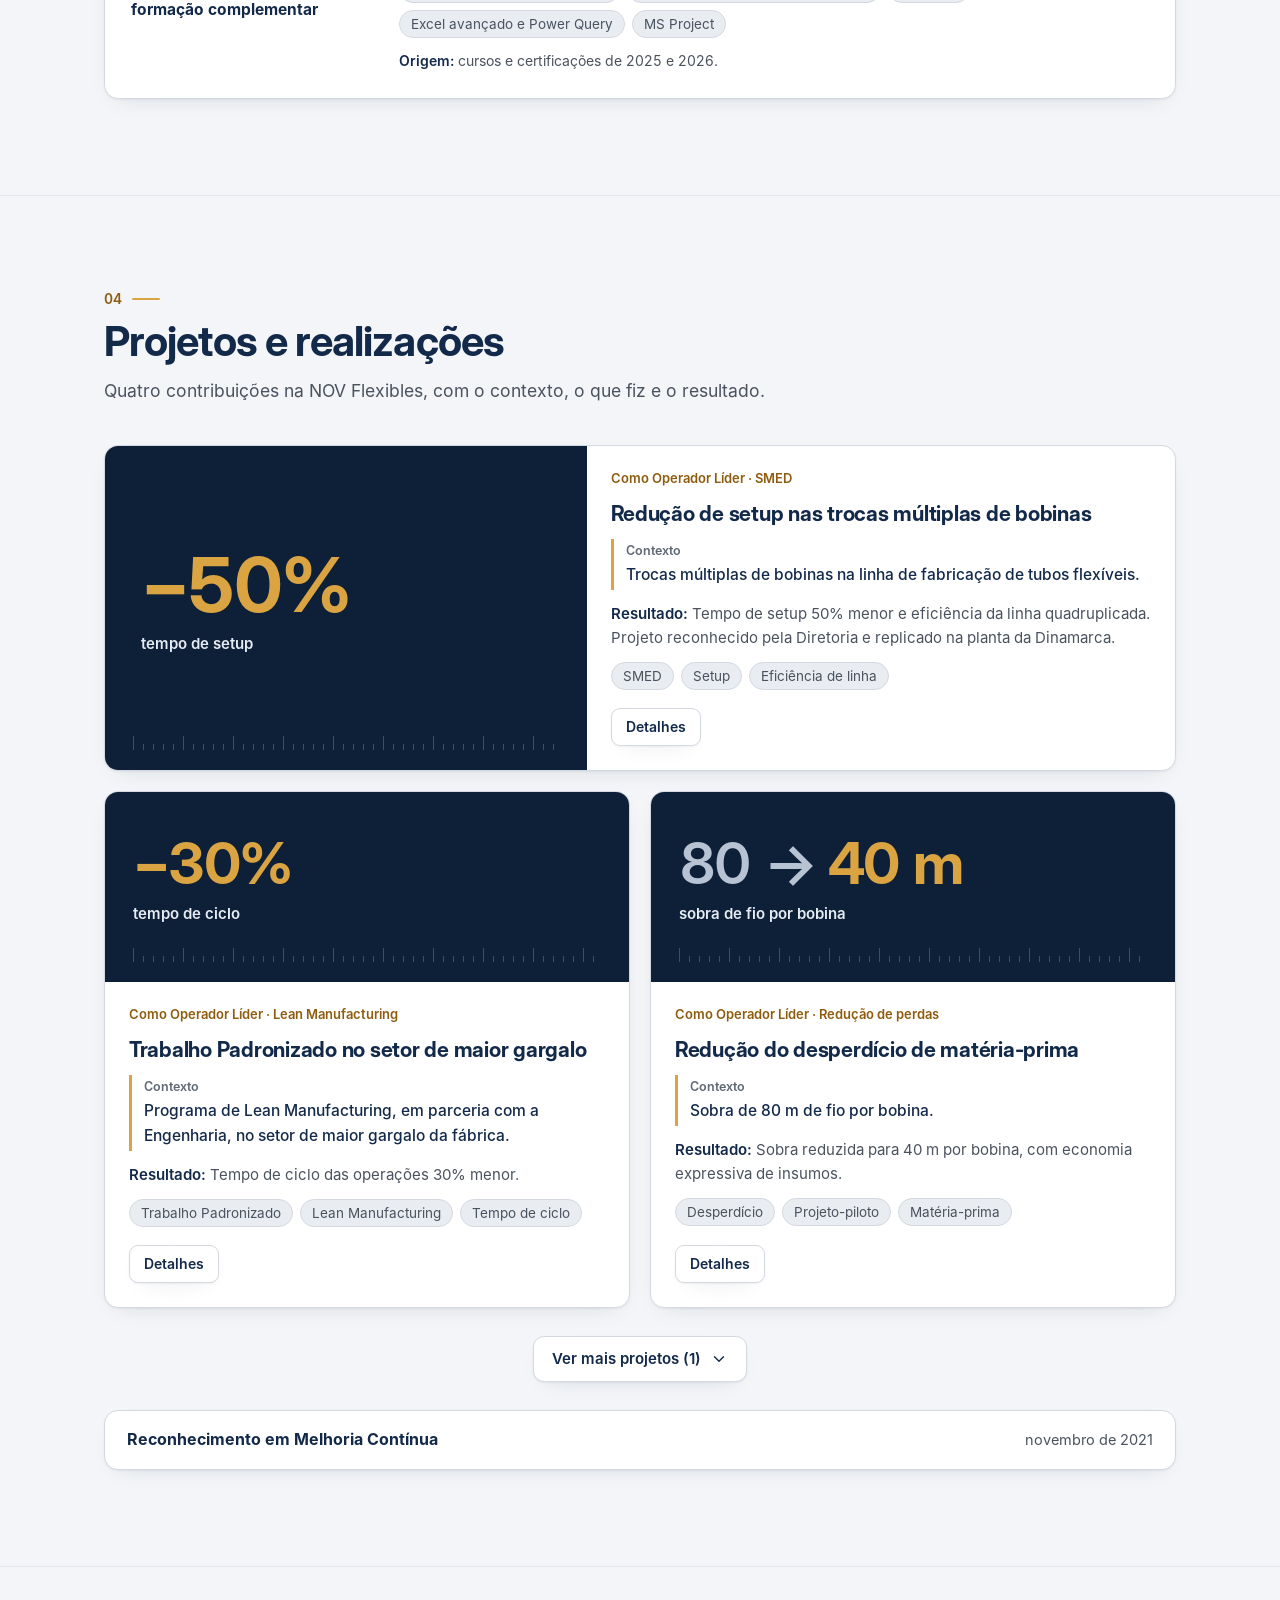
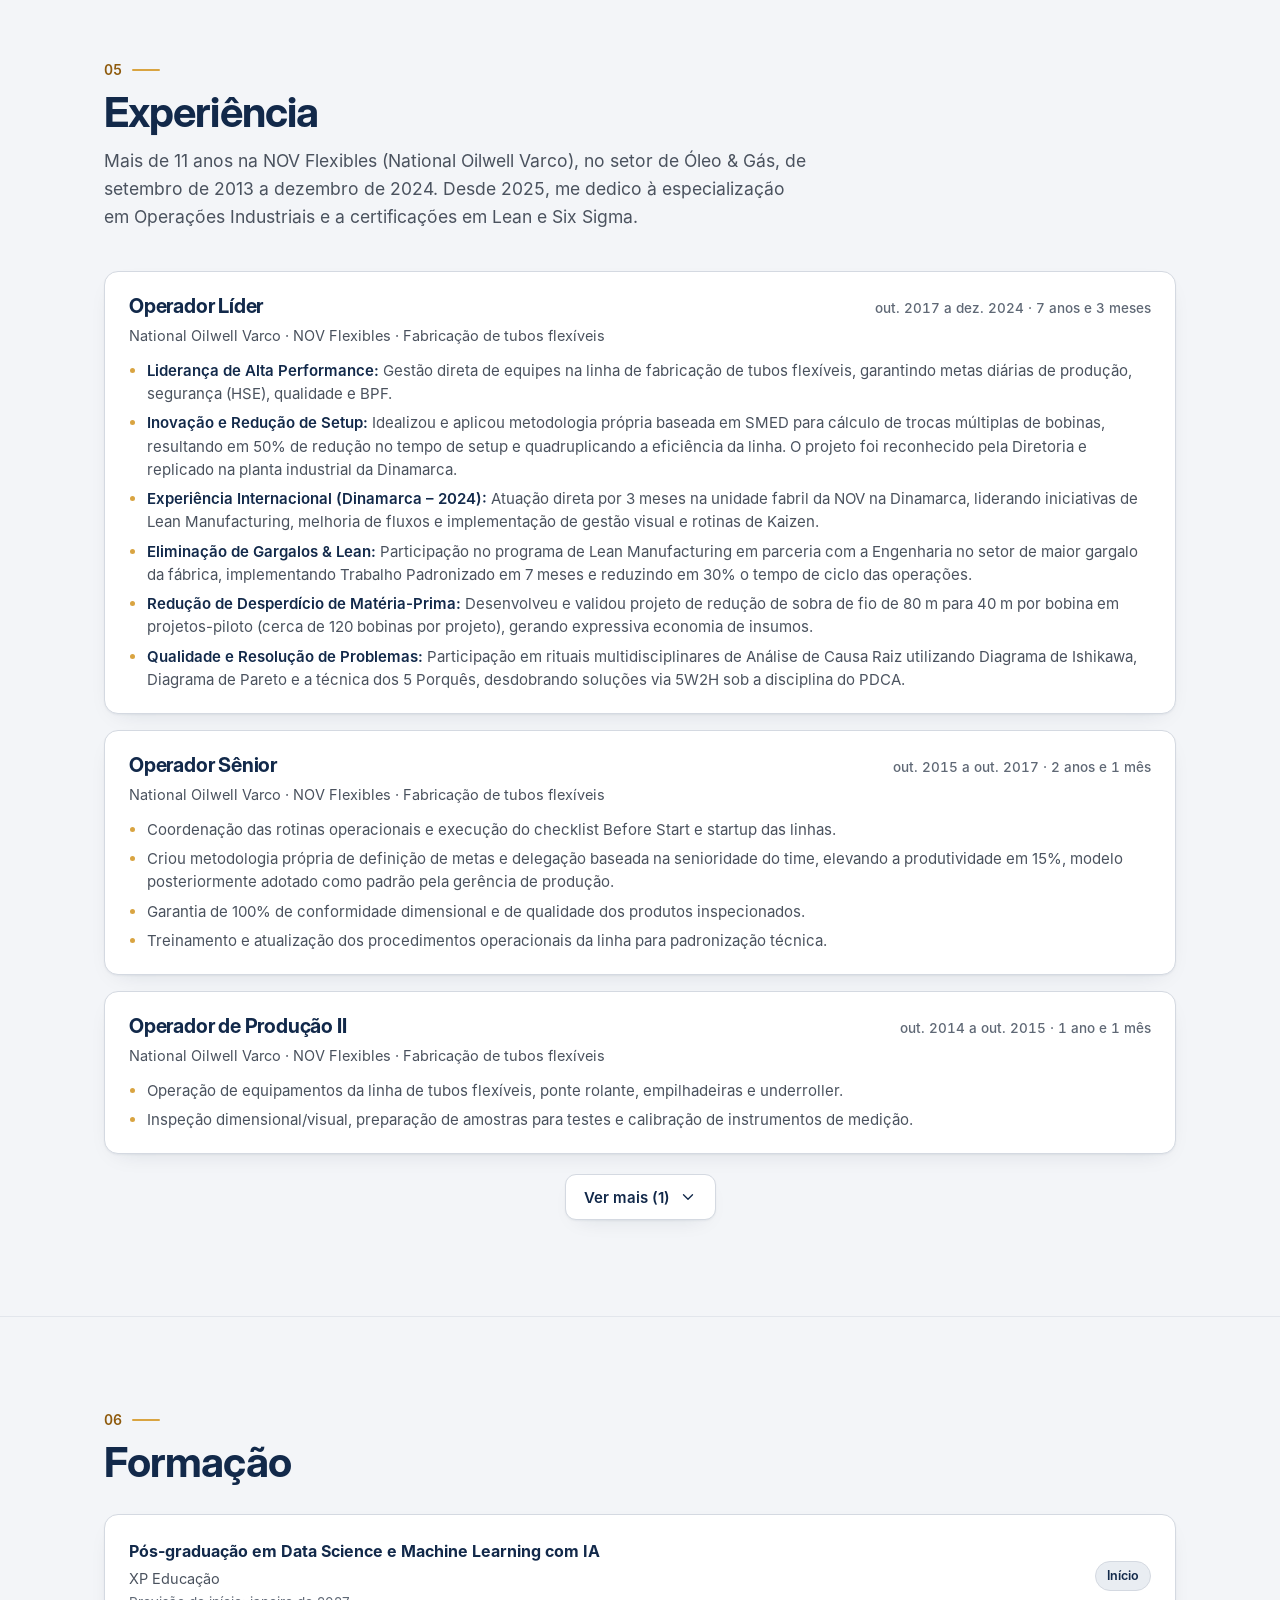
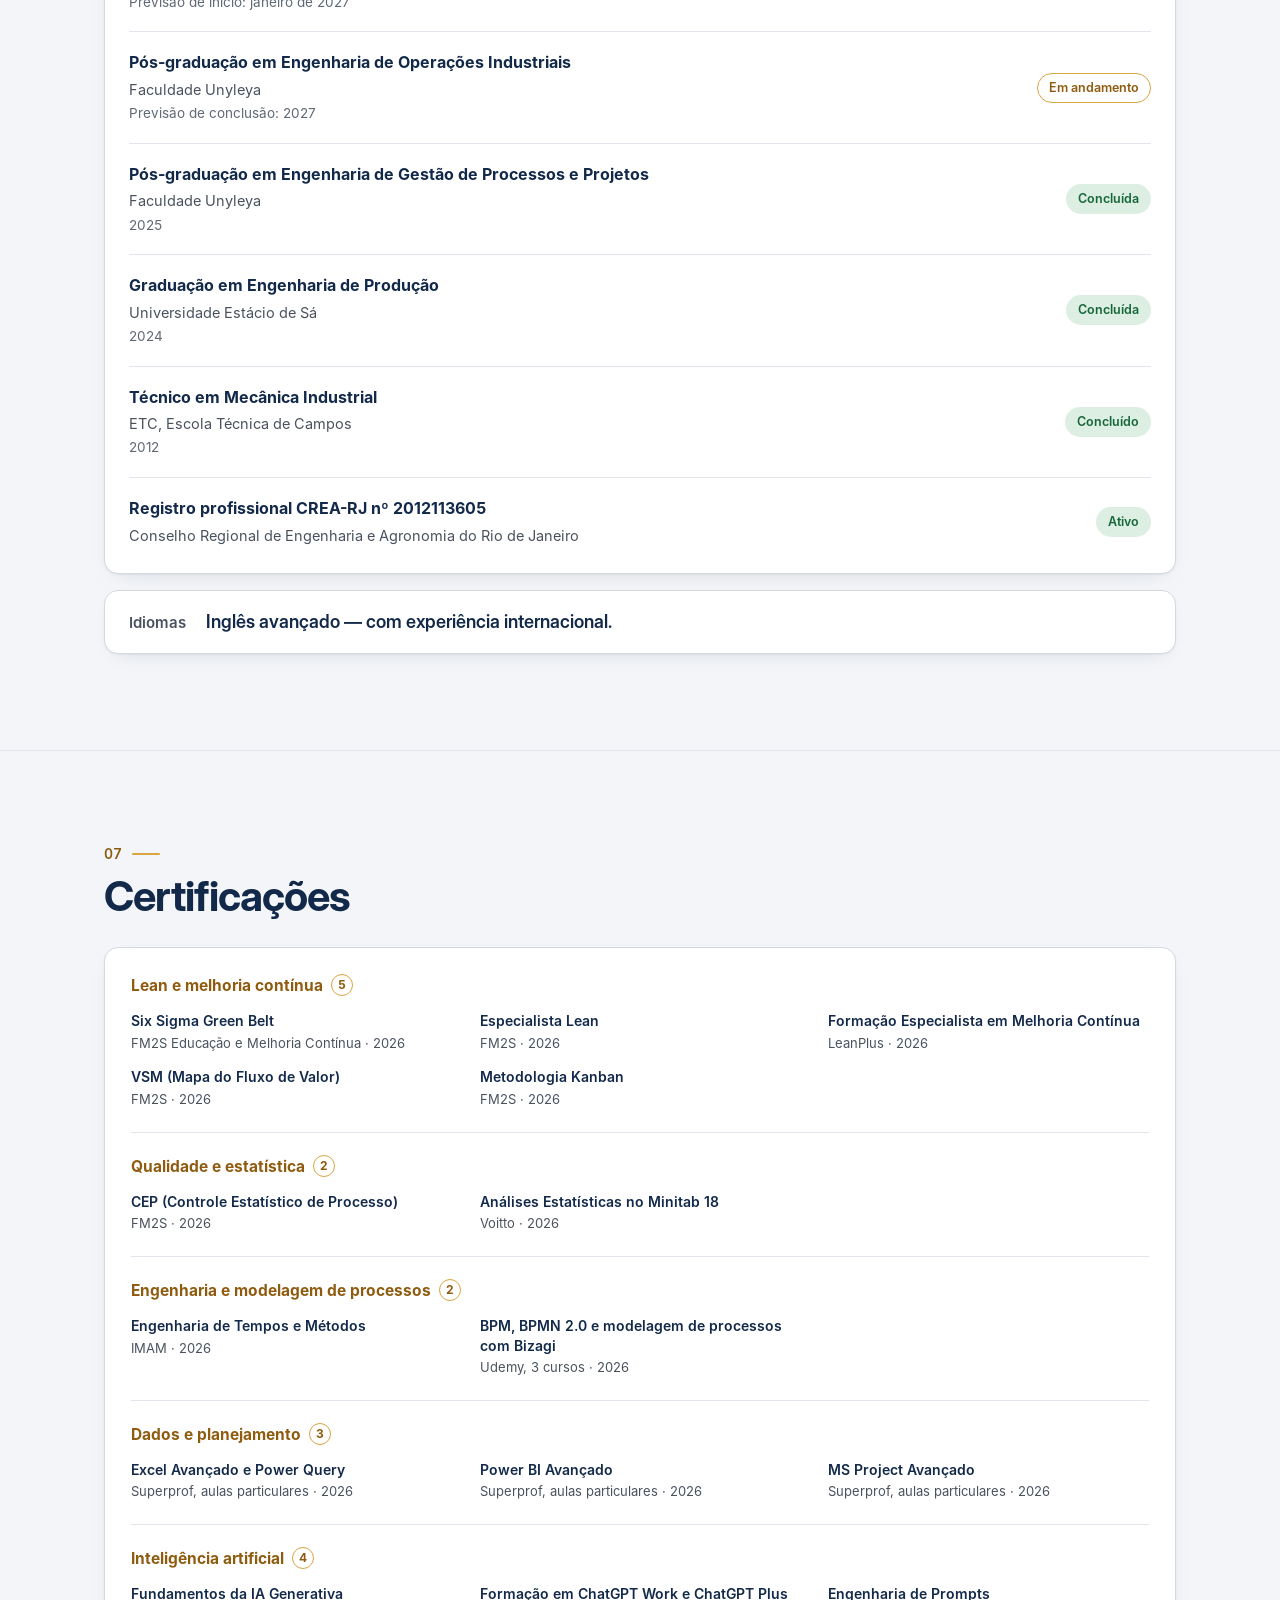
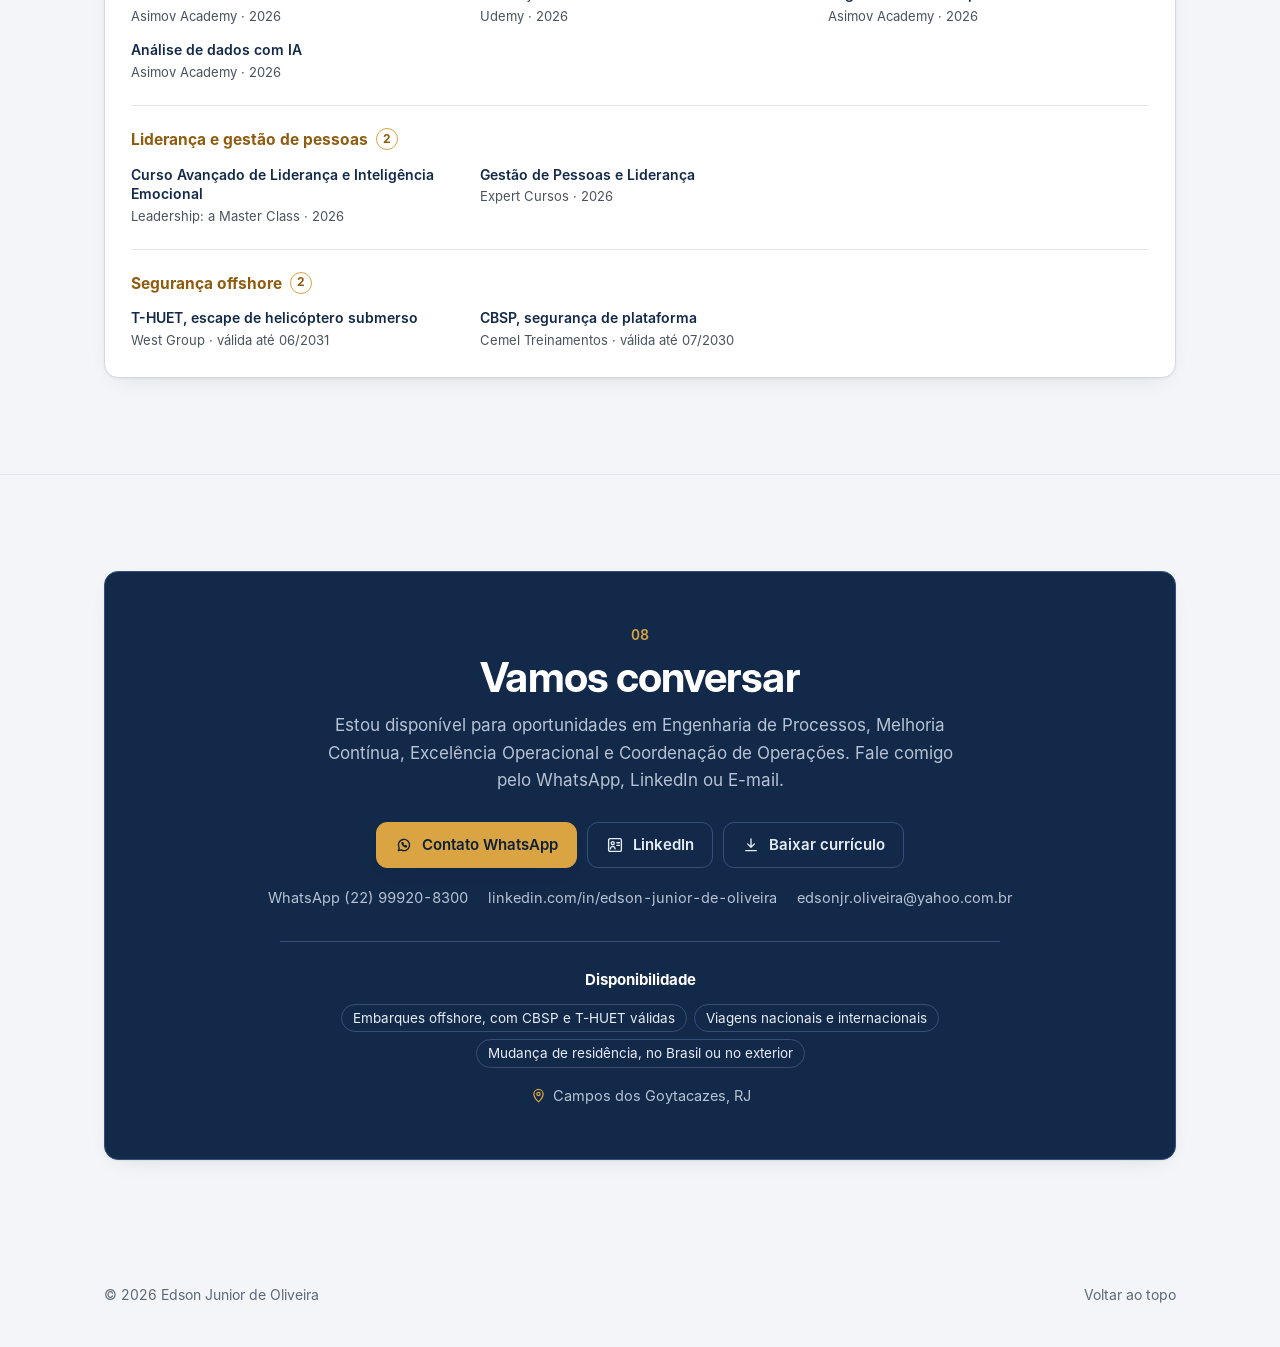
==== commit c23238c8: "Prévia de compartilhamento com o endereço publicado na Vercel Co-Authored-By: Claude Opus 5.5 <norep" ====
--- a/index.html
+++ b/index.html
@@ -10,13 +10,14 @@
 <meta name="theme-color" content="#0B1A2E" media="(prefers-color-scheme: dark)">
 <link rel="icon" href="favicon.svg" type="image/svg+xml">
 
-<!-- Prévia ao compartilhar o link (LinkedIn, WhatsApp). Depois de publicar,
-     troque "assets/img/og-image.jpg" pelo endereço completo, ex.: https://seu-site.vercel.app/assets/img/og-image.jpg -->
+<!-- Prévia ao compartilhar o link (LinkedIn, WhatsApp) -->
+<link rel="canonical" href="https://portifolio-edson.vercel.app/">
+<meta property="og:url" content="https://portifolio-edson.vercel.app/">
 <meta property="og:type" content="profile">
 <meta property="og:locale" content="pt_BR">
 <meta property="og:title" content="Edson Junior de Oliveira | Engenharia de Processos e Melhoria Contínua">
 <meta property="og:description" content="Mais de 11 anos na fabricação de tubos flexíveis para Óleo &amp; Gás, da operação à liderança de equipes. Portfólio profissional.">
-<meta property="og:image" content="assets/img/og-image.jpg">
+<meta property="og:image" content="https://portifolio-edson.vercel.app/assets/img/og-image.jpg">
 <meta property="og:image:width" content="1200">
 <meta property="og:image:height" content="630">
 <meta name="twitter:card" content="summary_large_image">
--- a/assets/css/styles.css
+++ b/assets/css/styles.css
@@ -280,8 +280,8 @@
 .certs { padding: 4px 26px; margin-top: 28px; }
 .cert-group { padding: 22px 0; border-bottom: 1px solid var(--line-2); }
 .cert-group:last-child { border-bottom: 0; }
-.cert-group h3 { display: flex; align-items: center; gap: 8px; margin-bottom: 14px; font-size: 15.5px; line-height: 1.35; font-weight: 700; color: var(--accent-text); }
-.cert-group h3 span { font-size: 12px; font-weight: 700; min-width: 22px; height: 22px; padding: 0 6px; border-radius: 999px; display: inline-grid; place-items: center; border: 1px solid var(--accent); color: var(--accent-text); }
+.cert-group h3 { margin-bottom: 14px; font-size: 15.5px; line-height: 1.35; font-weight: 700; color: var(--accent-text); }
+.cert-group h3 span { margin-left: 8px; vertical-align: 2px; font-size: 12px; font-weight: 700; min-width: 22px; height: 22px; padding: 0 6px; border-radius: 999px; display: inline-grid; place-items: center; border: 1px solid var(--accent); color: var(--accent-text); }
 .cert-list { display: grid; grid-template-columns: repeat(auto-fill, minmax(min(280px, 100%), 1fr)); gap: 14px 28px; }
 .cert-list li { display: grid; gap: 2px; align-content: start; }
 .cert-list b { font-size: 14px; line-height: 1.4; font-weight: 600; color: var(--ink); }
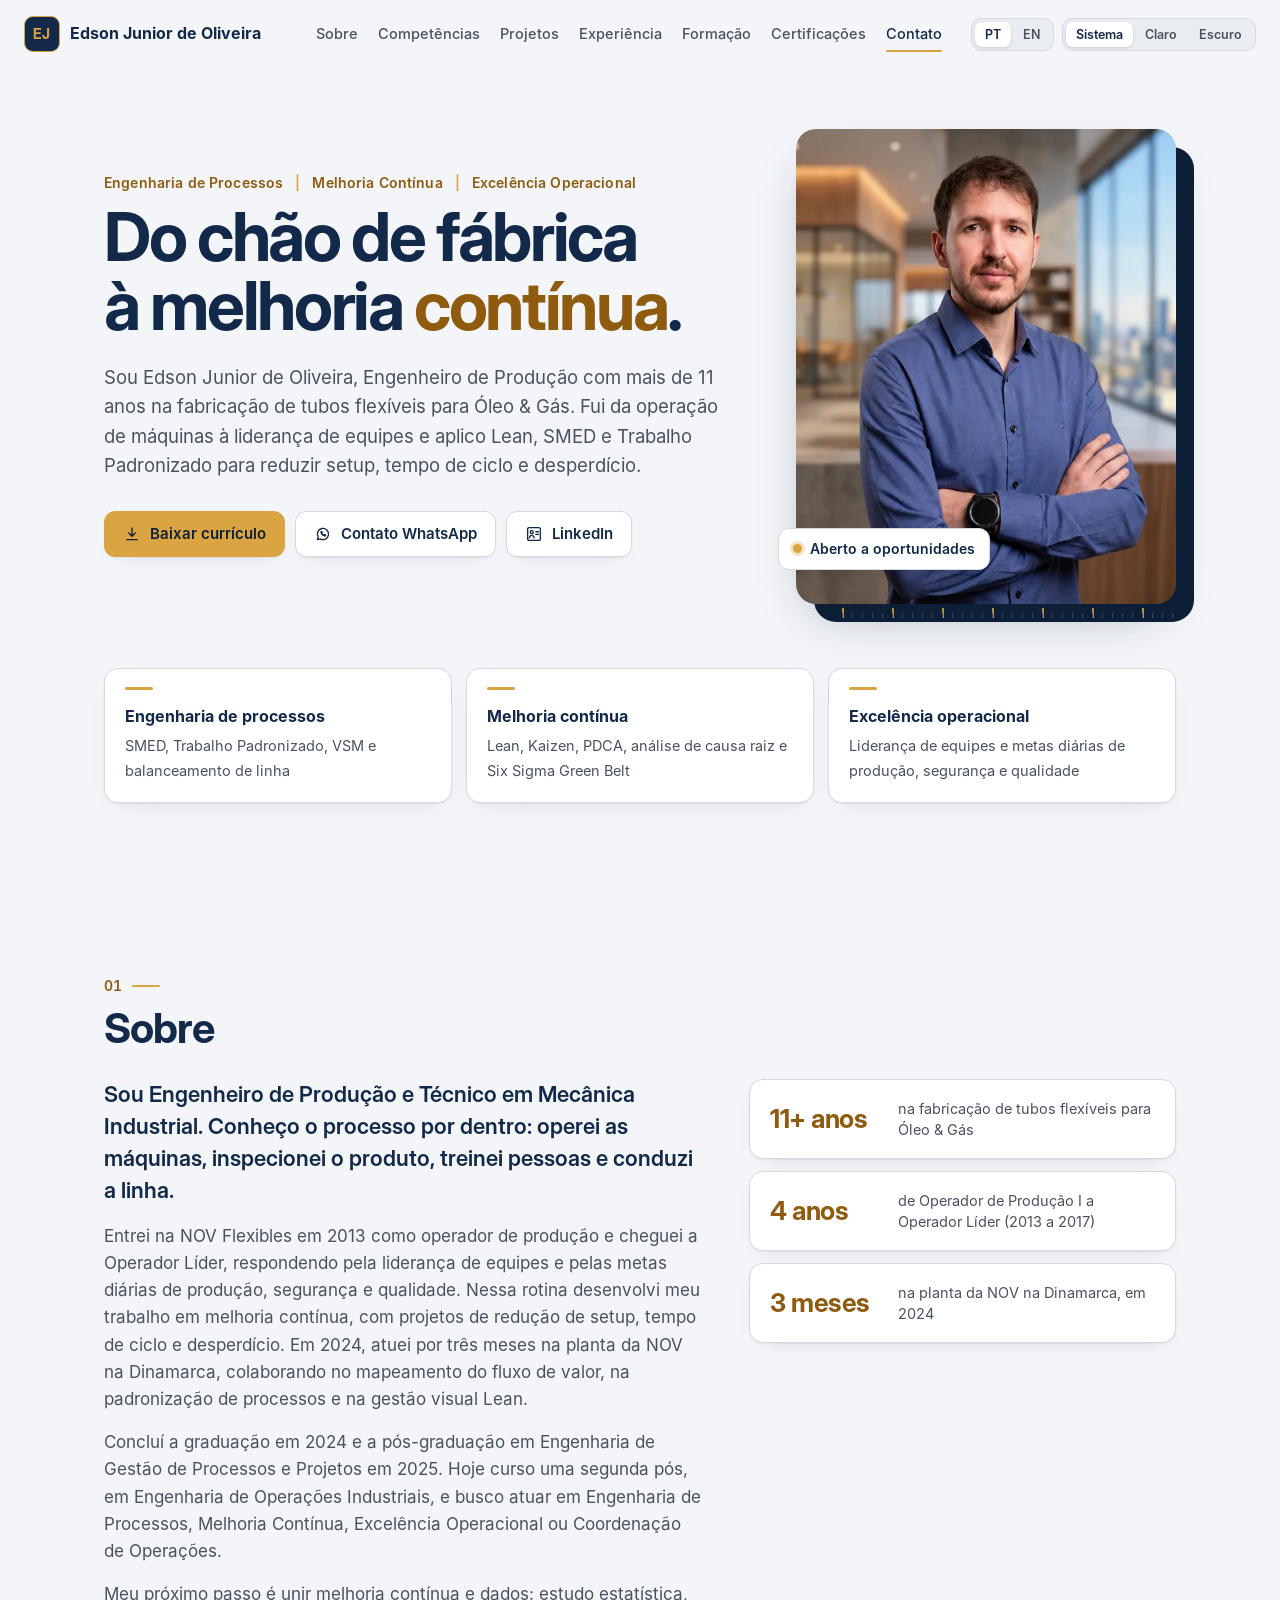
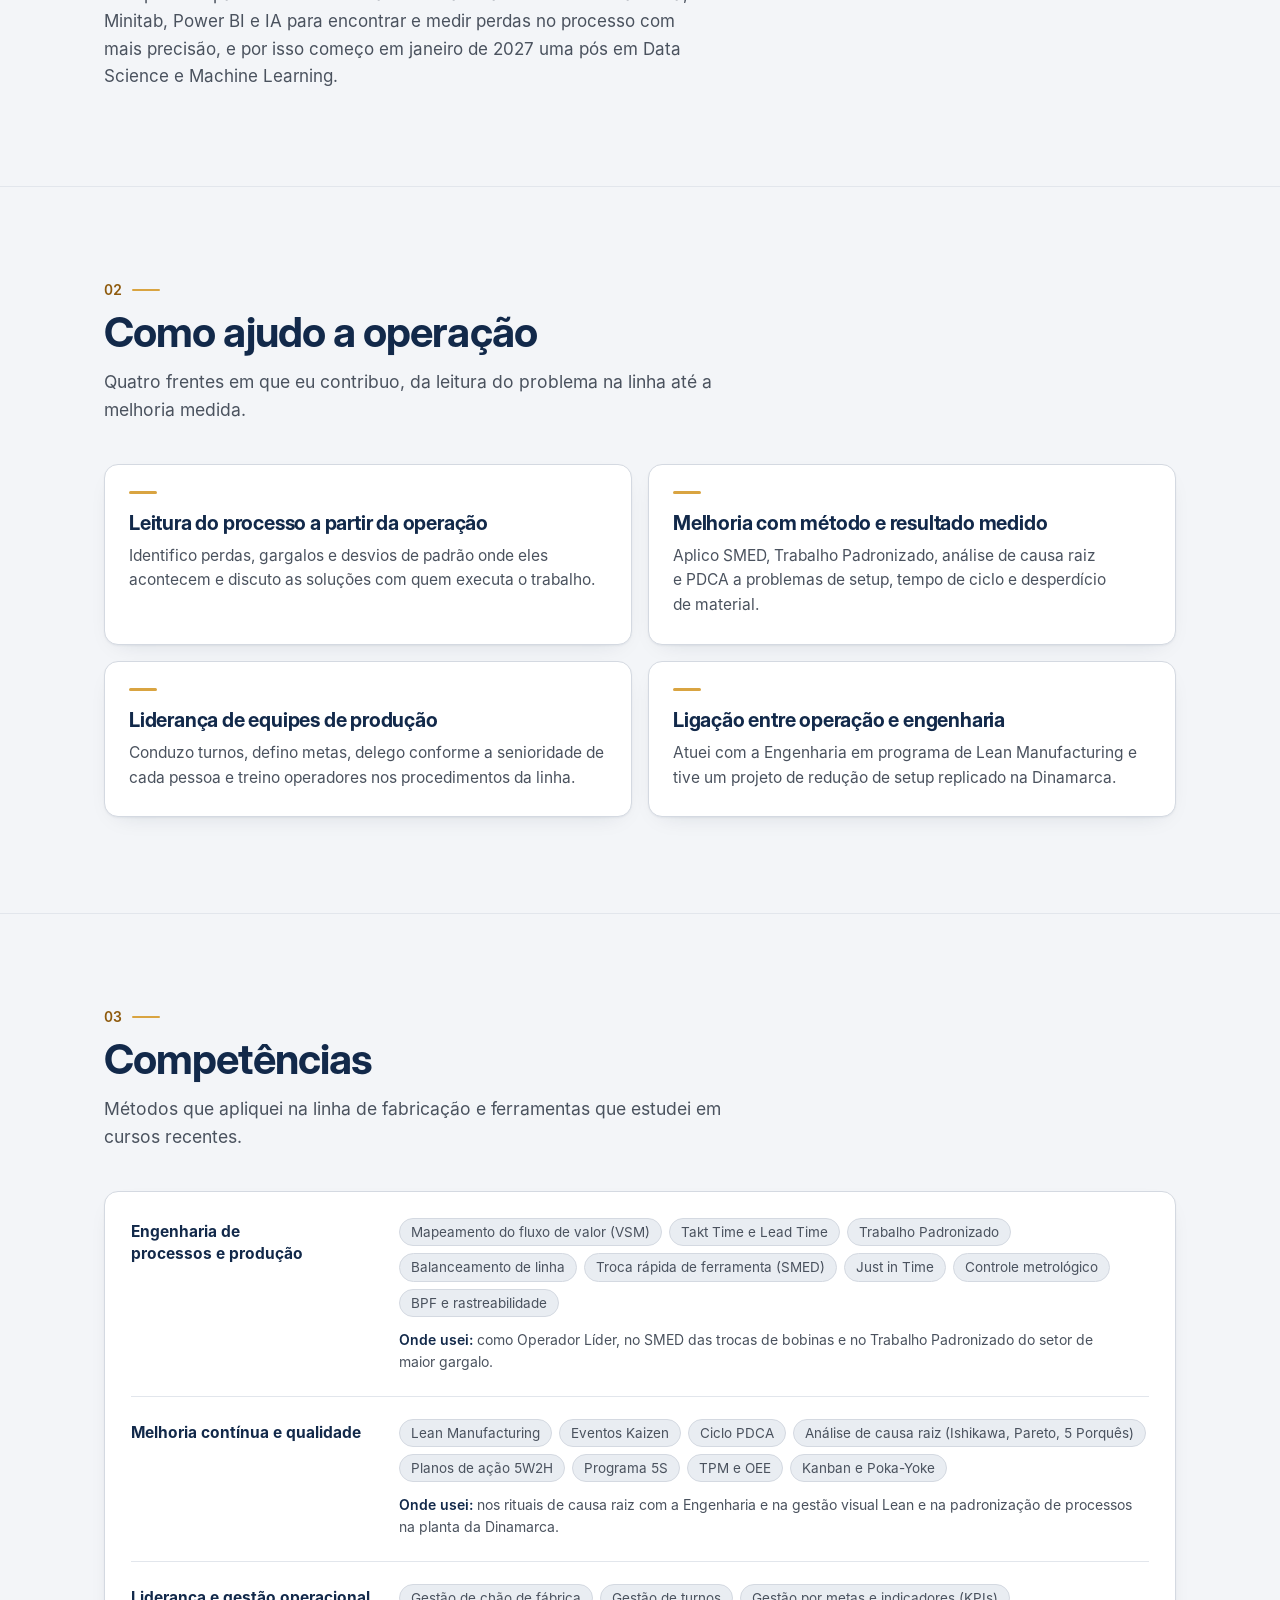
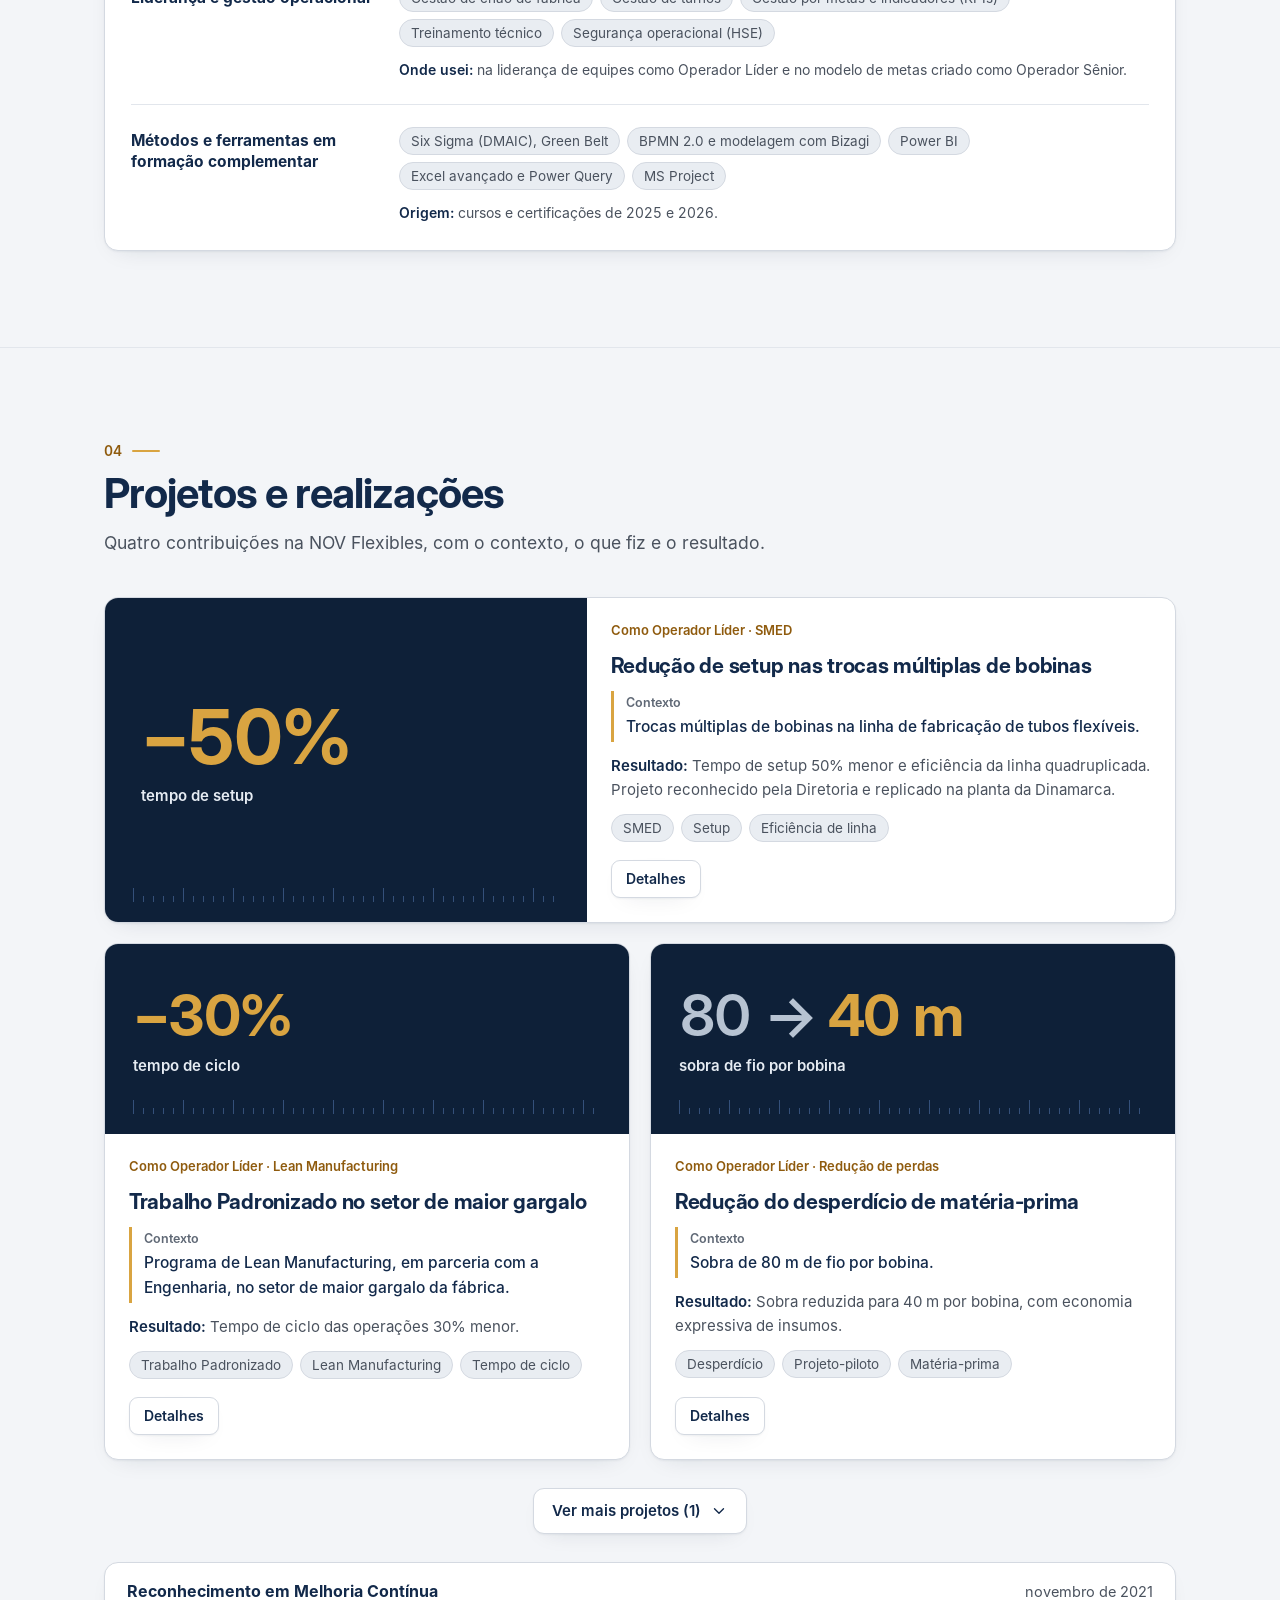
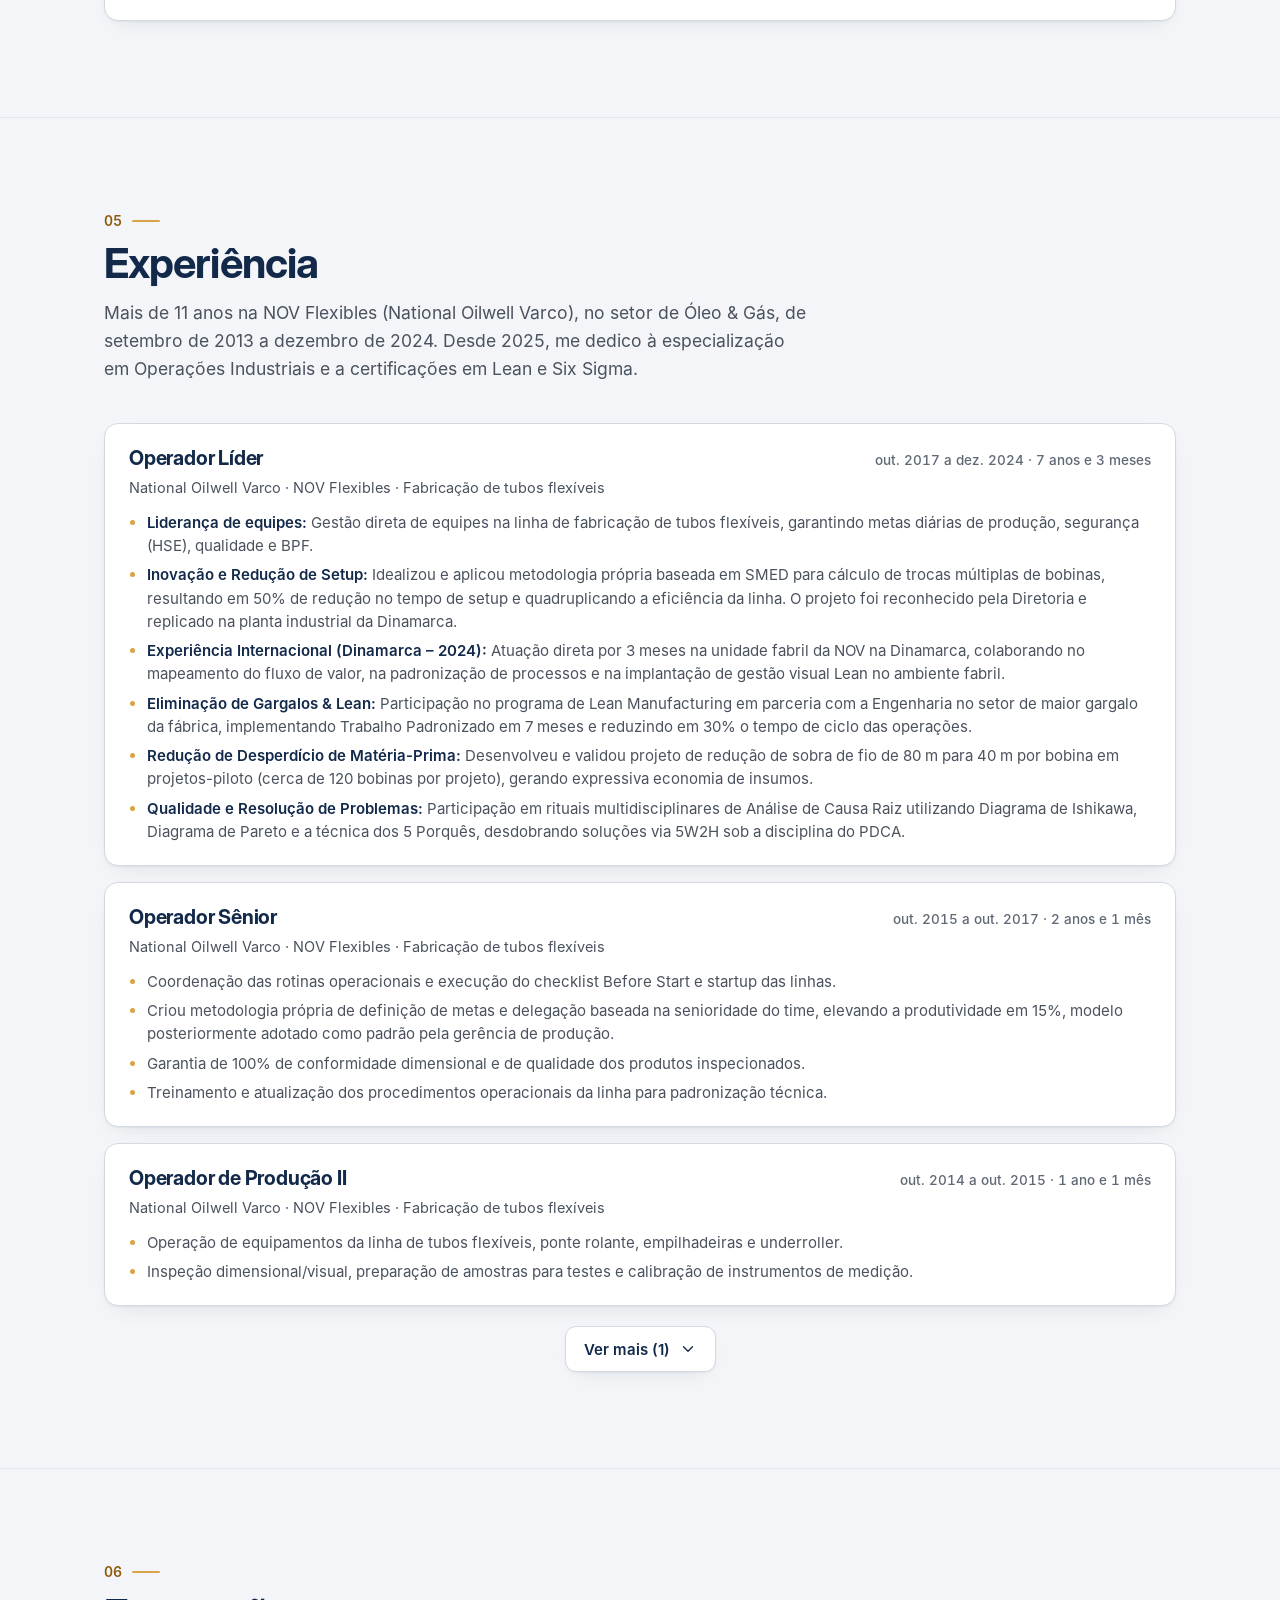
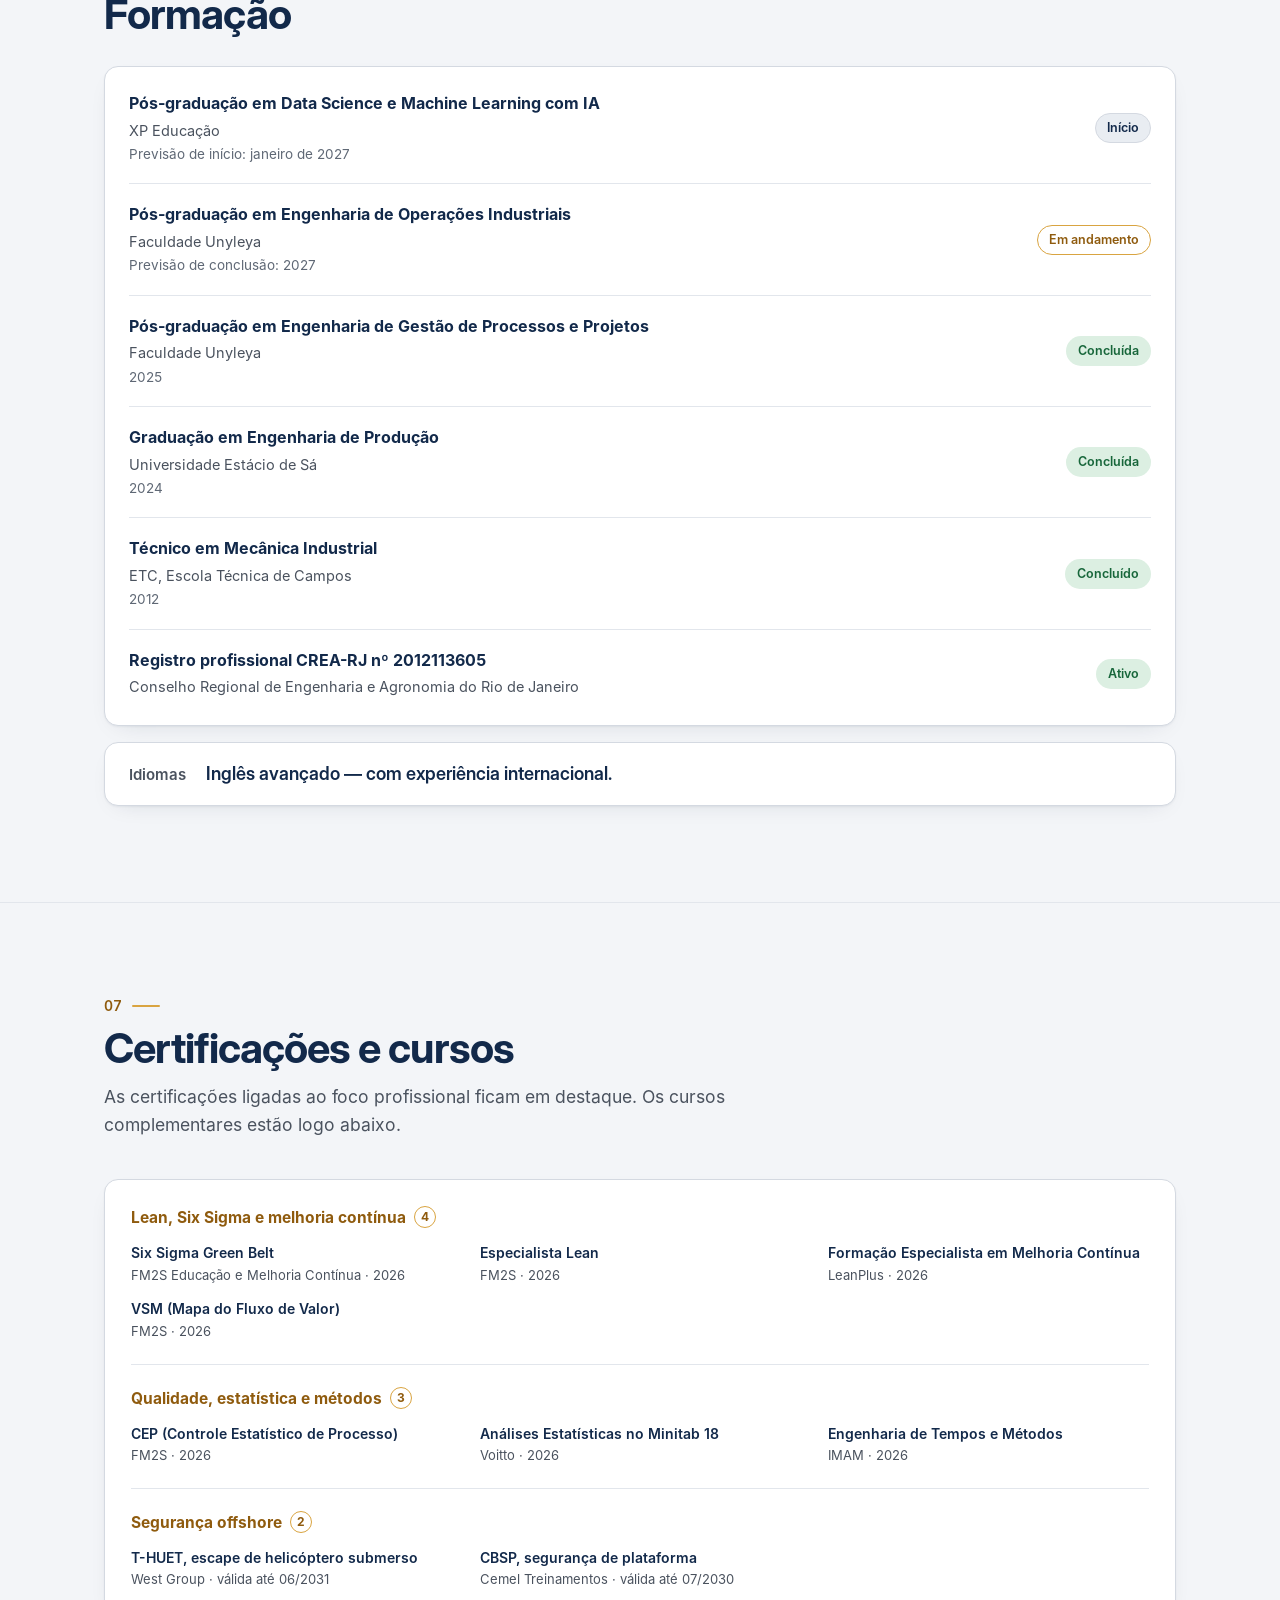
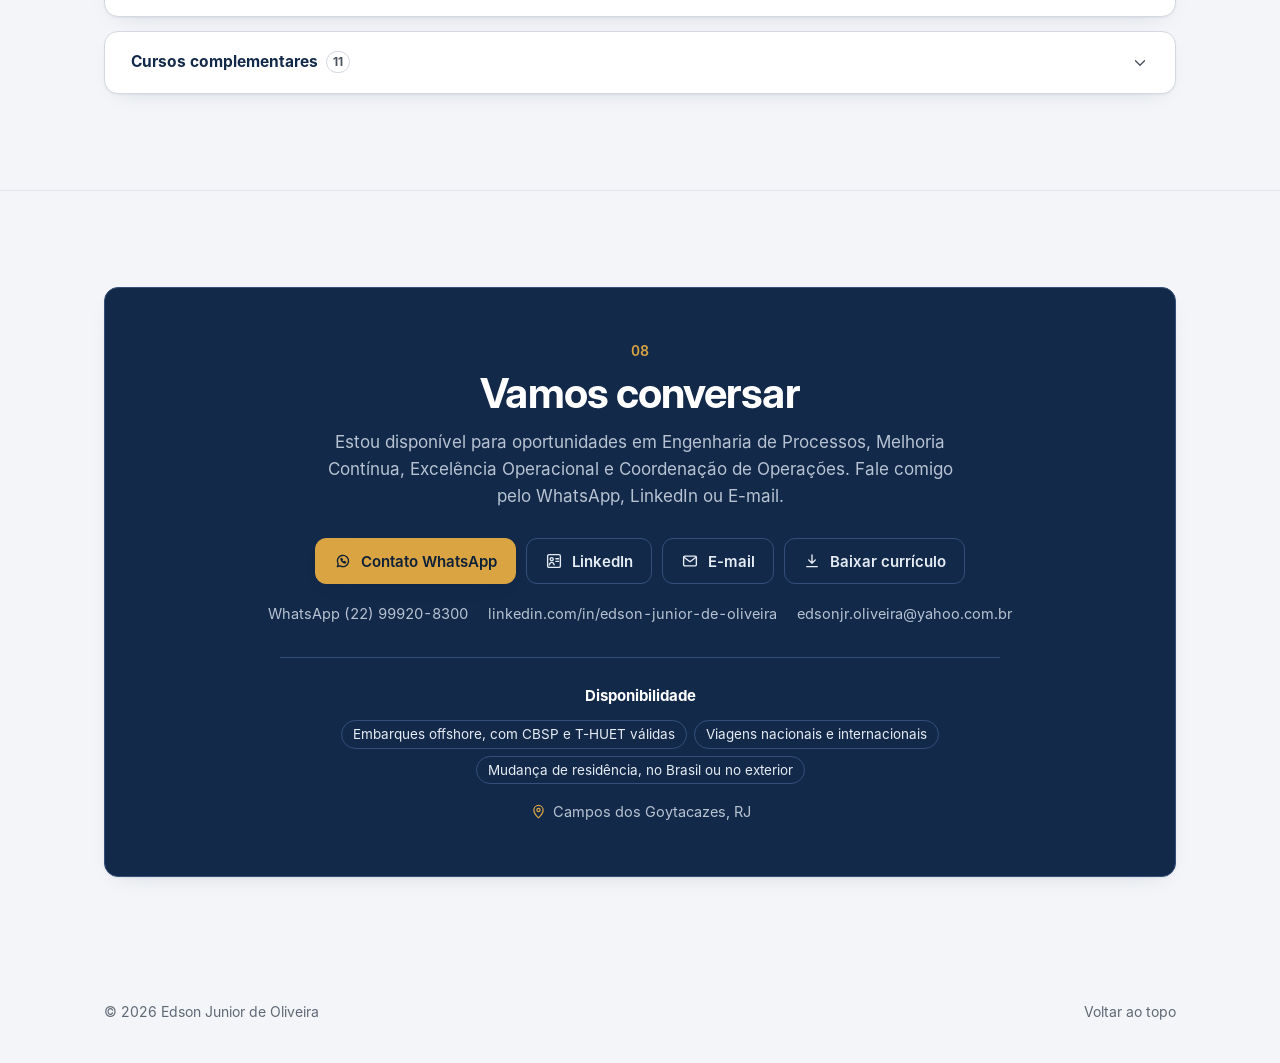
==== commit a2bdd65b: "Portfólio: certificações em destaque, cursos complementares recolhidos, currículo em inglês e botão " ====
--- a/index.html
+++ b/index.html
@@ -35,6 +35,8 @@
 </script>
 <script src="assets/js/content.js" defer></script>
 <script src="assets/js/main.js" defer></script>
+<!-- Vercel Web Analytics: conta as visitas depois de ativado no painel da Vercel (aba Analytics) -->
+<script defer src="/_vercel/insights/script.js"></script>
 </head>
 <body>
 <div id="app">
--- a/assets/css/styles.css
+++ b/assets/css/styles.css
@@ -286,6 +286,15 @@
 .cert-list li { display: grid; gap: 2px; align-content: start; }
 .cert-list b { font-size: 14px; line-height: 1.4; font-weight: 600; color: var(--ink); }
 .cert-list span { font-size: 13px; color: var(--ink-2); }
+.courses { margin-top: 14px; padding: 0 26px; }
+.courses summary { list-style: none; cursor: pointer; display: flex; align-items: center; justify-content: space-between; gap: 12px; padding: 18px 0; font-size: 15.5px; font-weight: 700; color: var(--ink); }
+.courses summary::-webkit-details-marker { display: none; }
+.courses summary em { font-style: normal; margin-left: 8px; vertical-align: 1px; font-size: 12px; font-weight: 700; min-width: 22px; height: 22px; padding: 0 6px; border-radius: 999px; display: inline-grid; place-items: center; border: 1px solid var(--line); color: var(--ink-2); }
+.courses summary svg { transition: transform .2s; color: var(--ink-2); }
+.courses[open] summary svg { transform: rotate(180deg); }
+.courses summary:hover { color: var(--accent-text); }
+.courses .cert-group:first-child { border-top: 1px solid var(--line-2); }
+.courses .cert-group h3 { color: var(--ink-2); }
 
 /* ---------- contato ---------- */
 .contact {
@@ -360,7 +369,7 @@
   .hero-intro, .lead, .about-text p, .contact-text { font-size: 16px; }
   .contact-main { display: grid; grid-template-columns: minmax(0, 1fr); width: 100%; }
   .skills { padding: 4px 18px; }
-  .degrees, .certs { padding-left: 18px; padding-right: 18px; }
+  .degrees, .certs, .courses { padding-left: 18px; padding-right: 18px; }
   .fact { grid-template-columns: minmax(0, 1fr); gap: 4px; }
   .project-body { padding: 18px 18px 20px; }
   .modal { padding: 24px 20px; }
